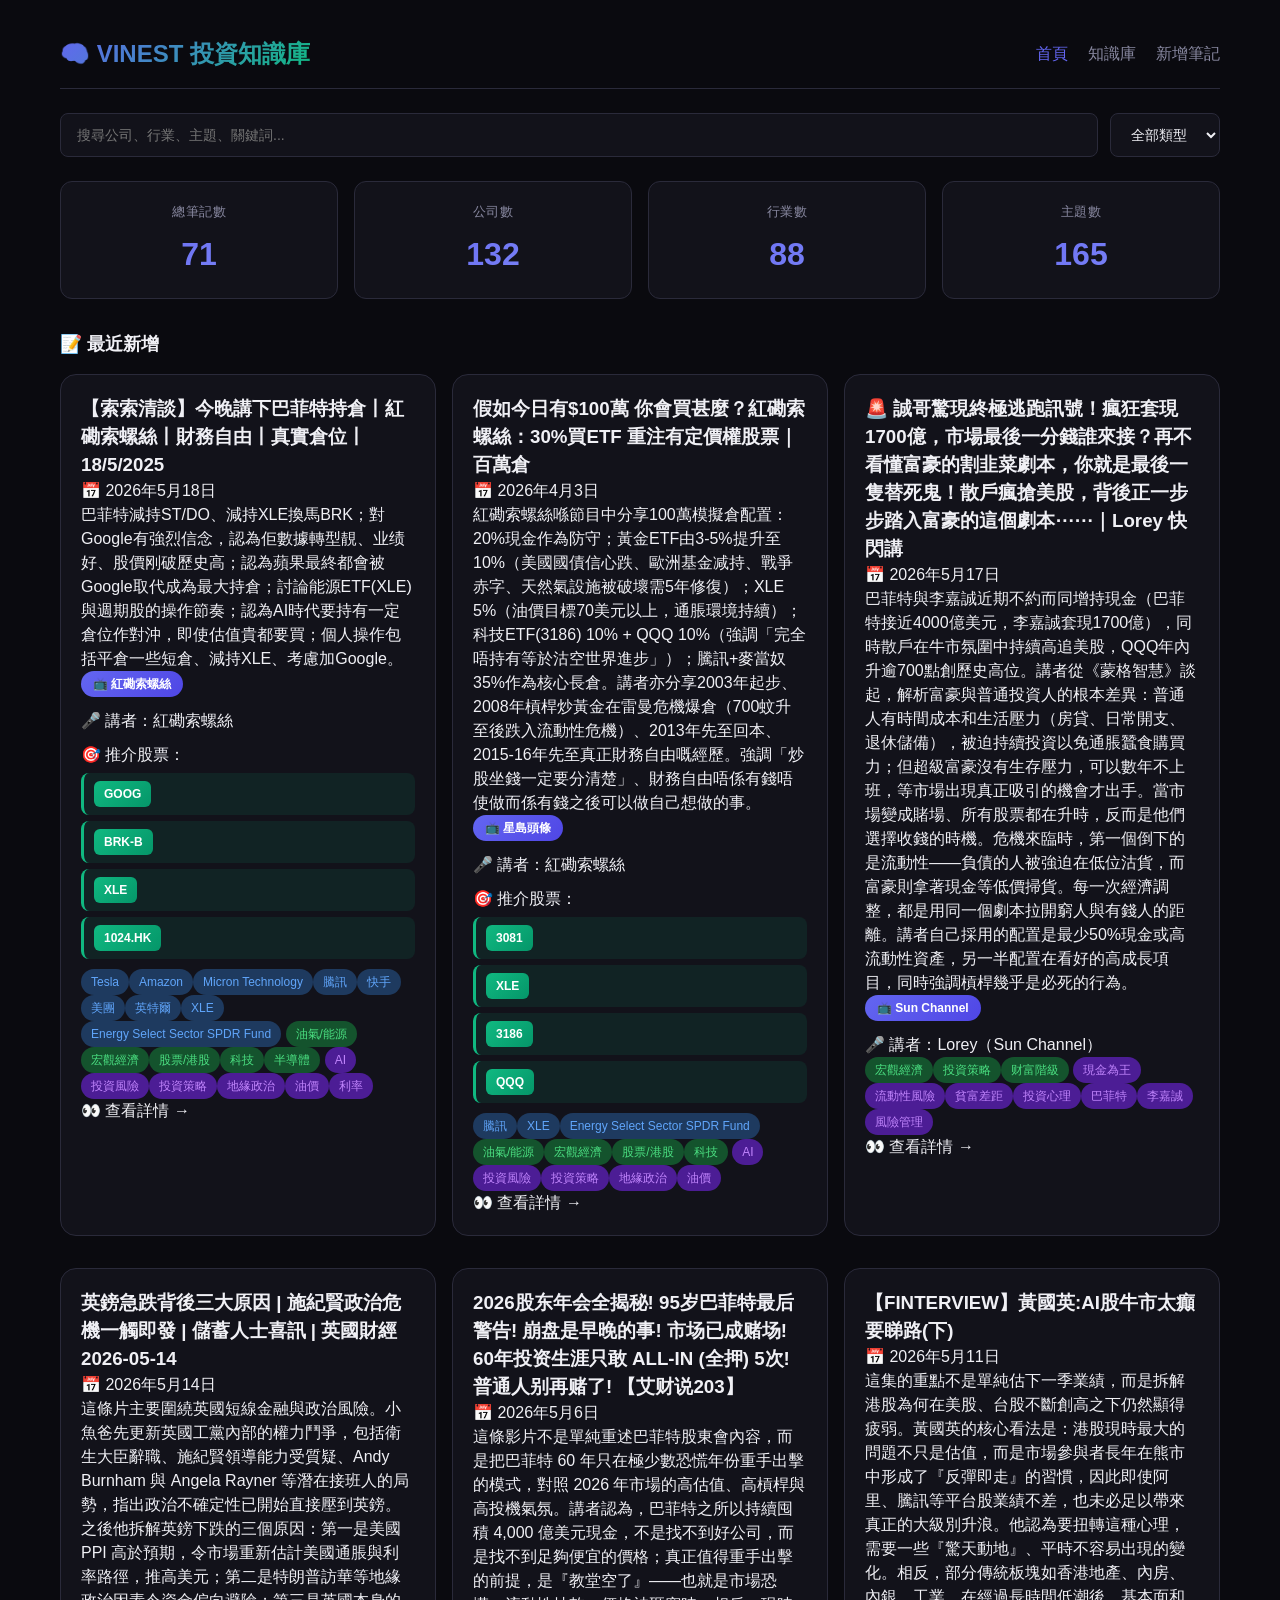
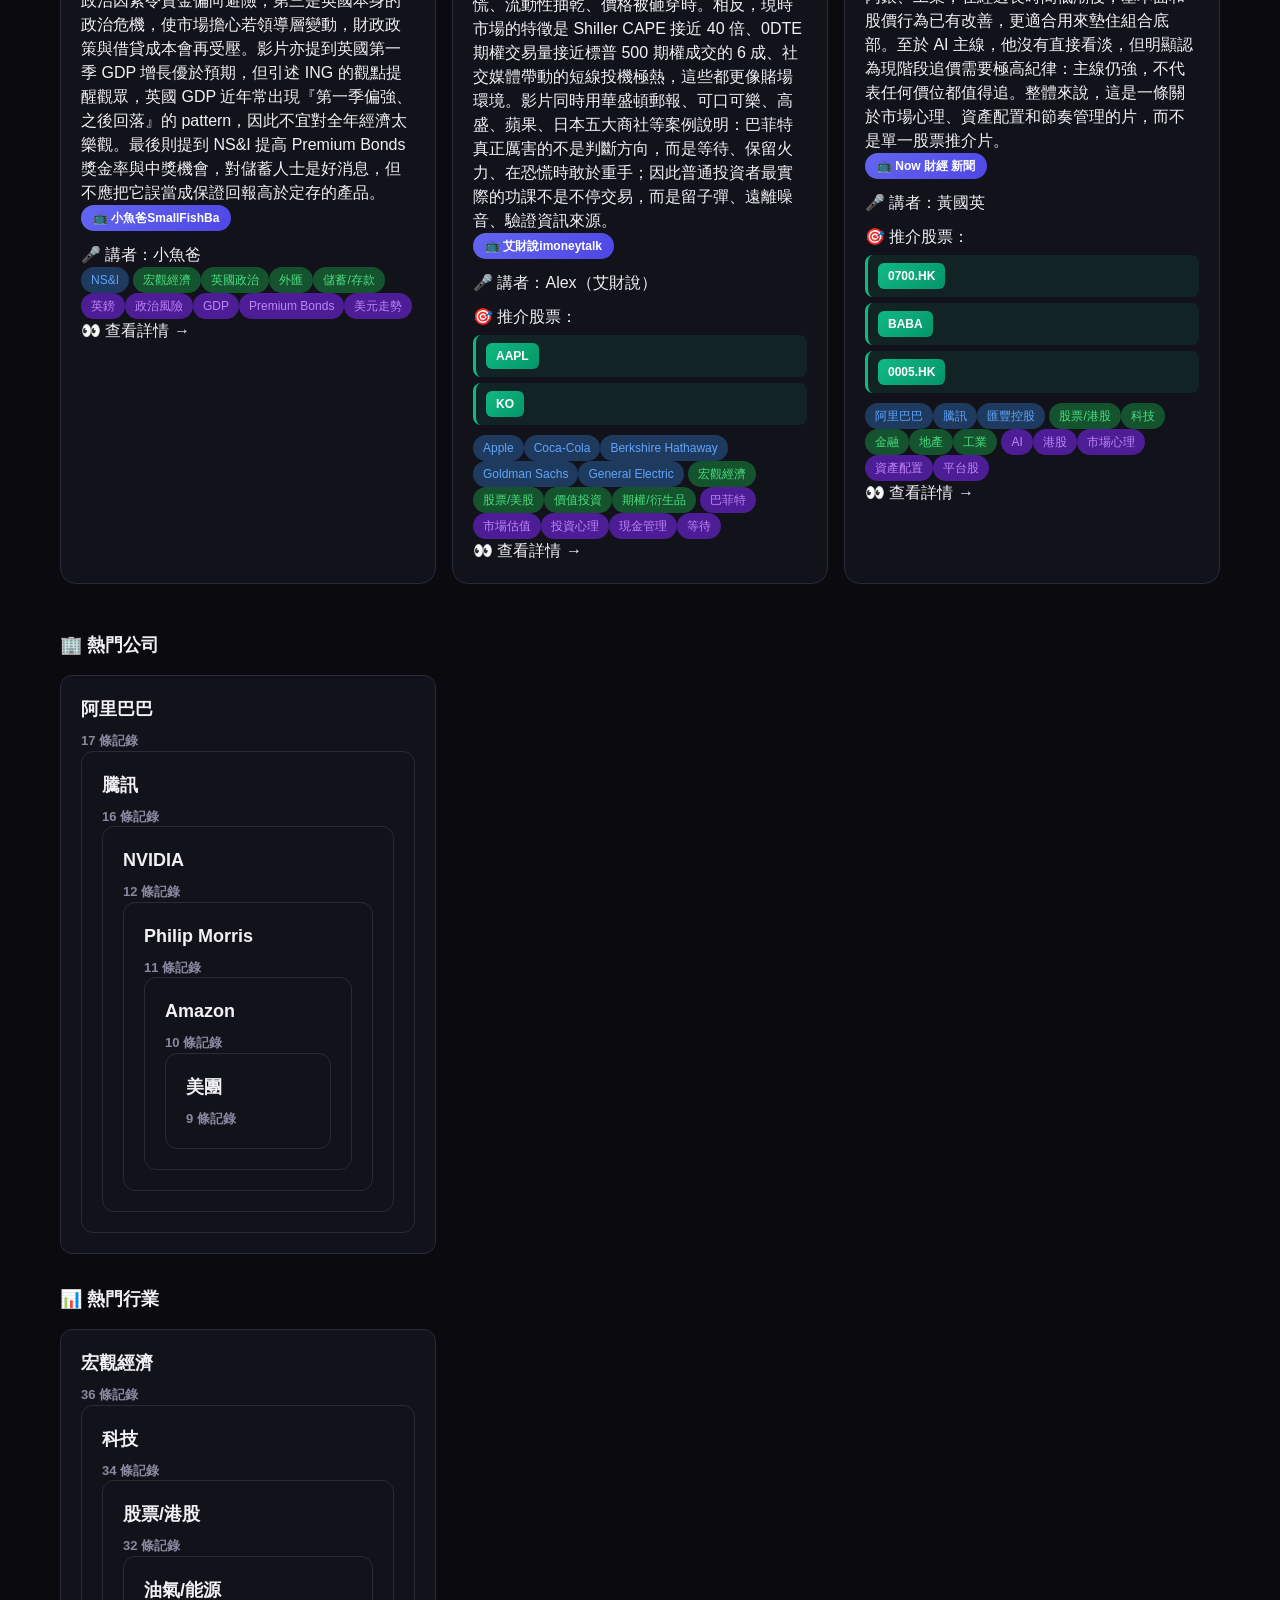
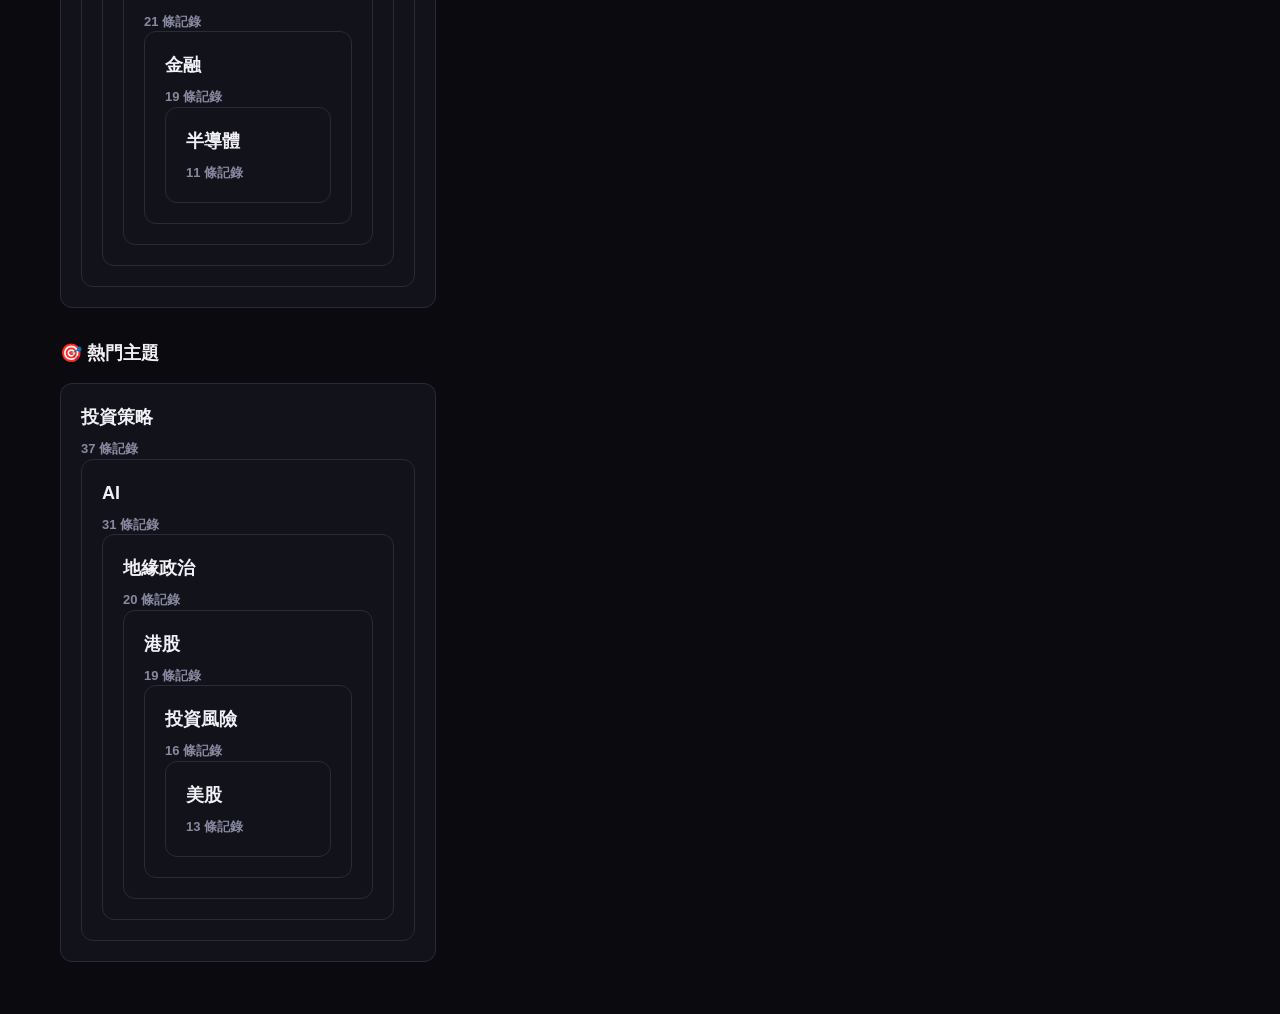
==== index.html @ 807f0161 "Initial deploy 2026-05-18T22:16:48Z" ====
<!DOCTYPE html>
<html lang="zh-HK">
<head>
  <meta charset="UTF-8">
  <meta name="viewport" content="width=device-width, initial-scale=1.0">
  <title>VINEST YouTube 投資知識庫</title>
  <link rel="stylesheet" href="styles.css?v=21">
</head>
<body>
  <div class="container">
    <header>
      <h1><a href="index.html">🧠 VINEST 投資知識庫</a></h1>
      <nav>
        <a href="index.html" class="active">首頁</a>
        <a href="library.html">知識庫</a>
        <a href="#" onclick="openAddModal()">新增筆記</a>
      </nav>
    </header>

    <!-- Search -->
    <div class="search-bar">
      <input type="text" id="searchInput" placeholder="搜尋公司、行業、主題、關鍵詞..." oninput="handleSearch()">
      <select id="typeFilter" onchange="handleSearch()">
        <option value="">全部類型</option>
        <option value="youtube">YouTube</option>
        <option value="note">筆記</option>
        <option value="report">報告</option>
            <option value="pdf">PDF</option>
      </select>
    </div>

    <!-- KPI Cards -->
    <div class="kpi-grid">
      <div class="kpi-card">
        <label>總筆記數</label>
        <strong id="kpiTotal">-</strong>
      </div>
      <div class="kpi-card">
        <label>公司數</label>
        <strong id="kpiCompanies">-</strong>
      </div>
      <div class="kpi-card">
        <label>行業數</label>
        <strong id="kpiSectors">-</strong>
      </div>
      <div class="kpi-card">
        <label>主題數</label>
        <strong id="kpiThemes">-</strong>
      </div>
    </div>

    <!-- Recent Entries -->
    <section class="section">
      <h2>📝 最近新增</h2>
      <div class="card-grid" id="recentGrid"></div>
    </section>

    <!-- Top Companies -->
    <section class="section">
      <h2>🏢 熱門公司</h2>
      <div class="card-grid" id="companyGrid"></div>
    </section>

    <!-- Top Sectors -->
    <section class="section">
      <h2>📊 熱門行業</h2>
      <div class="card-grid" id="sectorGrid"></div>
    </section>

    <!-- Top Themes -->
    <section class="section">
      <h2>🎯 熱門主題</h2>
      <div class="card-grid" id="themeGrid"></div>
    </section>
  </div>

  <!-- Add Modal -->
  <div class="modal-overlay" id="addModal">
    <div class="modal">
      <h2>➕ 新增知識筆記</h2>
      <form id="addForm" onsubmit="handleAdd(event)">
        <div class="form-group">
          <label>標題 *</label>
          <input type="text" name="title" required>
        </div>
        <div class="form-group">
          <label>來源名稱</label>
          <input type="text" name="source_name" placeholder="例如：YouTube 頻道名">
        </div>
        <div class="form-group">
          <label>來源 URL</label>
          <input type="url" name="source_url" placeholder="https://...">
        </div>
        <div class="form-group">
          <label>來源類型</label>
          <select name="source_type">
            <option value="youtube">YouTube</option>
            <option value="note">筆記</option>
            <option value="report">報告</option>
            <option value="pdf">PDF</option>
          </select>
        </div>
        <div class="form-group">
          <label>日期</label>
          <input type="date" name="date" id="dateInput">
        </div>
        <div class="form-group">
          <label>簡短摘要 (140字以內)</label>
          <textarea name="summary_short" rows="2" placeholder="一句話總結核心觀點"></textarea>
        </div>
        <div class="form-group">
          <label>詳細摘要</label>
          <textarea name="summary_long" rows="4" placeholder="完整描述"></textarea>
        </div>
        <div class="form-group">
          <label>公司 (逗號分隔)</label>
          <input type="text" name="companies" placeholder="Tesla, NVIDIA">
        </div>
        <div class="form-group">
          <label>行業 (逗號分隔)</label>
          <input type="text" name="sectors" placeholder="科技, 半導體">
        </div>
        <div class="form-group">
          <label>主題 (逗號分隔)</label>
          <input type="text" name="themes" placeholder="AI, 估值">
        </div>
        <div class="form-group">
          <label>看好論點 (每行一點)</label>
          <textarea name="bull_points" rows="3" placeholder="支持投資既論點"></textarea>
        </div>
        <div class="form-group">
          <label>看淡論點 (每行一點)</label>
          <textarea name="bear_points" rows="3" placeholder="反對投資既論點"></textarea>
        </div>
        <div class="form-group">
          <label>催化劑 (每行一點)</label>
          <textarea name="catalysts" rows="2" placeholder="可能觸發股價上升既因素"></textarea>
        </div>
        <div class="form-group">
          <label>風險 (每行一點)</label>
          <textarea name="risks" rows="2" placeholder="潛在風險"></textarea>
        </div>
        <div class="form-group">
          <label>個人備註</label>
          <textarea name="notes" rows="2" placeholder="自己既睇法、跟進事項"></textarea>
        </div>
        <div class="modal-actions">
          <button type="button" class="btn btn-secondary" onclick="closeAddModal()">取消</button>
          <button type="submit" class="btn">儲存</button>
        </div>
      </form>
    </div>
  </div>

  <script src="app.v22.js"></script>
  <script>
    // Set default date
    document.getElementById('dateInput').value = new Date().toISOString().split('T')[0];

    async function init() {
      const data = await loadData();
      
      // KPI
      const counts = VINEST.getEntityCounts(data.entries);
      document.getElementById('kpiTotal').textContent = data.entries.length;
      document.getElementById('kpiCompanies').textContent = counts.companies;
      document.getElementById('kpiSectors').textContent = counts.sectors;
      document.getElementById('kpiThemes').textContent = counts.themes;

      // Recent entries
      const recent = VINEST.sortEntries(data.entries, 'date').slice(0, 6);
      document.getElementById('recentGrid').innerHTML = recent.map(e => VINEST.entryCardHTML(e)).join('');

      // Top companies
      const topCompanies = VINEST.getTopEntities(data.entries, 'companies', 6);
      document.getElementById('companyGrid').innerHTML = topCompanies.map(c => 
        VINEST.entityCardHTML(c.name, c.count, `company.html?company=${encodeURIComponent(c.name)}`)
      ).join('');

      // Top sectors
      const topSectors = VINEST.getTopEntities(data.entries, 'sectors', 6);
      document.getElementById('sectorGrid').innerHTML = topSectors.map(s => 
        VINEST.entityCardHTML(s.name, s.count, `sector.html?sector=${encodeURIComponent(s.name)}`)
      ).join('');

      // Top themes
      const topThemes = VINEST.getTopEntities(data.entries, 'themes', 6);
      document.getElementById('themeGrid').innerHTML = topThemes.map(t => 
        VINEST.entityCardHTML(t.name, t.count, `theme.html?theme=${encodeURIComponent(t.name)}`)
      ).join('');
    }

    function handleSearch() {
      const q = document.getElementById('searchInput').value;
      const type = document.getElementById('typeFilter').value;
      window.location.href = `library.html?q=${encodeURIComponent(q)}&type=${type}`;
    }

    function openAddModal() {
      document.getElementById('addModal').classList.add('active');
    }
    function closeAddModal() {
      document.getElementById('addModal').classList.remove('active');
    }

    async function handleAdd(e) {
      e.preventDefault();
      const form = e.target;
      const formData = new FormData(form);
      
      const entry = {
        id: 'ent-' + Date.now(),
        title: formData.get('title'),
        source_name: formData.get('source_name'),
        source_url: formData.get('source_url'),
        source_type: formData.get('source_type'),
        date: formData.get('date'),
        summary_short: formData.get('summary_short'),
        summary_long: formData.get('summary_long'),
        companies: formData.get('companies') ? formData.get('companies').split(',').map(s => s.trim()).filter(Boolean) : [],
        sectors: formData.get('sectors') ? formData.get('sectors').split(',').map(s => s.trim()).filter(Boolean) : [],
        themes: formData.get('themes') ? formData.get('themes').split(',').map(s => s.trim()).filter(Boolean) : [],
        bull_points: formData.get('bull_points') ? formData.get('bull_points').split('\n').map(s => s.trim()).filter(Boolean) : [],
        bear_points: formData.get('bear_points') ? formData.get('bear_points').split('\n').map(s => s.trim()).filter(Boolean) : [],
        catalysts: formData.get('catalysts') ? formData.get('catalysts').split('\n').map(s => s.trim()).filter(Boolean) : [],
        risks: formData.get('risks') ? formData.get('risks').split('\n').map(s => s.trim()).filter(Boolean) : [],
        notes: formData.get('notes'),
        created_at: new Date().toISOString(),
        updated_at: new Date().toISOString()
      };

      // Save to localStorage (MVP)
      const key = 'vinest-kb-entries';
      const existing = JSON.parse(localStorage.getItem(key) || '[]');
      existing.unshift(entry);
      localStorage.setItem(key, JSON.stringify(existing));

      closeAddModal();
      alert('已儲存！');
      init();
    }

    init();
  </script>
</body>
</html>
---- styles.css ----
:root {
  --bg-primary: #0a0a0f;
  --bg-secondary: #12121a;
  --bg-card: #1a1a24;
  --border: #2a2a3a;
  --text-primary: #f0f0f5;
  --text-secondary: #8888a0;
  --accent: #6366f1;
  --accent-hover: #818cf8;
  --accent-soft: #4f46e5;
  --success: #10b981;
  --danger: #f43f5e;
  --warning: #f59e0b;
  --info: #3b82f6;
}

/* Channel Badge */
.entry-channel {
  margin-bottom: 10px;
}
.channel-badge {
  display: inline-block;
  padding: 4px 12px;
  background: linear-gradient(135deg, var(--accent), var(--accent-soft));
  color: white;
  border-radius: 999px;
  font-size: 12px;
  font-weight: 600;
}
.channel-badge-large {
  margin: 10px 0 14px 0;
}
.channel-badge-large span {
  display: inline-block;
  padding: 6px 16px;
  background: linear-gradient(135deg, var(--accent), var(--accent-soft));
  color: white;
  border-radius: 999px;
  font-size: 14px;
  font-weight: 600;
}

/* Stock Recommendation with Reason */
.stock-recommend {
  display: flex;
  align-items: flex-start;
  gap: 8px;
  margin: 6px 0;
  padding: 8px 10px;
  background: rgba(16, 185, 129, 0.1);
  border-radius: 8px;
  border-left: 3px solid var(--success);
}
.stock-recommend .stock-tag {
  flex-shrink: 0;
  padding: 4px 10px;
  background: linear-gradient(135deg, var(--success), #059669);
  color: white;
  border-radius: 6px;
  font-size: 12px;
  font-weight: 600;
}
.stock-recommend .stock-reason {
  flex: 1;
  font-size: 12px;
  color: var(--text-primary);
  line-height: 1.4;
  padding-left: 8px;
}

/* Investment Target Tags */
.target-section {
  margin: 10px 0;
}
.target-tag {
  display: inline-block;
  padding: 4px 12px;
  background: rgba(16, 185, 129, 0.15);
  color: var(--success);
  border: 1px solid rgba(16, 185, 129, 0.3);
  border-radius: 6px;
  font-size: 12px;
  font-weight: 600;
  margin-right: 6px;
  margin-bottom: 4px;
}

/* Entry Card - Enhanced */
.entry-card {
  background: var(--bg-secondary);
  border: 1px solid var(--border);
  border-radius: 16px;
  padding: 20px;
  cursor: pointer;
  transition: all 0.25s ease;
}
.entry-card:hover {
  border-color: var(--accent);
  transform: translateY(-4px);
  box-shadow: 0 8px 25px rgba(99, 102, 241, 0.15);
}
.entry-card h3 {
  font-size: 17px;
  margin-bottom: 8px;
  line-height: 1.4;
  color: var(--text-primary);
}
.entry-card .meta {
  display: flex;
  align-items: center;
  gap: 8px;
  font-size: 12px;
  color: var(--text-secondary);
  margin-bottom: 12px;
}
.entry-card .summary {
  font-size: 14px;
  color: var(--text-secondary);
  margin: 10px 0 14px 0;
  line-height: 1.6;
  display: -webkit-box;
  -webkit-line-clamp: 2;
  -webkit-box-orient: vertical;
  overflow: hidden;
}
.entry-card .entry-extra {
  font-size: 13px;
  margin: 8px 0;
  color: var(--text-secondary);
  line-height: 1.5;
}
.entry-card .entry-extra .label {
  color: var(--accent);
  font-weight: 600;
  font-size: 12px;
}
.entry-card .view-more {
  margin-top: 14px;
  padding-top: 12px;
  border-top: 1px solid var(--border);
  font-size: 13px;
  color: var(--accent);
  font-weight: 600;
}

/* KPI Cards - Enhanced */
.kpi-card {
  background: linear-gradient(145deg, var(--bg-secondary), var(--bg-card));
  border: 1px solid var(--border);
  border-radius: 16px;
  padding: 24px;
  text-align: center;
  transition: all 0.2s;
}
.kpi-card:hover {
  border-color: var(--accent);
  transform: translateY(-2px);
}
.kpi-card label { 
  display: block; 
  color: var(--text-secondary); 
  font-size: 13px; 
  margin-bottom: 8px;
  text-transform: uppercase;
  letter-spacing: 0.5px;
}
.kpi-card strong { 
  display: block; 
  font-size: 36px; 
  font-weight: 700;
  background: linear-gradient(135deg, var(--accent), var(--accent-hover));
  -webkit-background-clip: text;
  -webkit-text-fill-color: transparent;
}

/* Section Headers */
.section h2 {
  font-size: 20px;
  margin-bottom: 18px;
  color: var(--text-primary);
  display: flex;
  align-items: center;
  gap: 10px;
}

/* Entity Cards - Enhanced */
.entity-card {
  background: var(--bg-secondary);
  border: 1px solid var(--border);
  border-radius: 14px;
  padding: 20px;
  cursor: pointer;
  transition: all 0.25s ease;
}
.entity-card:hover {
  border-color: var(--success);
  transform: translateY(-3px);
  box-shadow: 0 6px 20px rgba(16, 185, 129, 0.1);
}
.entity-card h3 { font-size: 16px; margin-bottom: 8px; }
.entity-card .count { 
  font-size: 13px; 
  color: var(--success);
  font-weight: 600;
}

/* Tags */
.tag {
  display: inline-block;
  padding: 5px 12px;
  background: var(--bg-card);
  border-radius: 999px;
  font-size: 12px;
  color: var(--text-secondary);
  transition: all 0.2s;
}
.tag:hover {
  background: var(--accent);
  color: white;
}
.tag.company { background: rgba(59, 130, 246, 0.15); color: #60a5fa; }
.tag.sector { background: rgba(16, 185, 129, 0.15); color: #34d399; }
.tag.theme { background: rgba(168, 85, 247, 0.15); color: #c084fc; }

/* Buttons */
.btn {
  display: inline-flex;
  align-items: center;
  gap: 6px;
  padding: 12px 20px;
  background: linear-gradient(135deg, var(--accent), var(--accent-soft));
  color: white;
  border: none;
  border-radius: 10px;
  cursor: pointer;
  font-size: 14px;
  font-weight: 600;
  text-decoration: none;
  transition: all 0.2s;
}
.btn:hover { 
  background: linear-gradient(135deg, var(--accent-hover), var(--accent));
  transform: translateY(-1px);
}

/* Search */
.search-bar input, .search-bar select {
  padding: 14px 18px;
  background: var(--bg-secondary);
  border: 1px solid var(--border);
  border-radius: 12px;
  color: var(--text-primary);
  font-size: 14px;
  transition: all 0.2s;
}
.search-bar input:focus { 
  outline: none; 
  border-color: var(--accent);
  box-shadow: 0 0 0 3px rgba(99, 102, 241, 0.1);
}

/* Header */
header {
  display: flex;
  justify-content: space-between;
  align-items: center;
  padding: 20px 0;
  border-bottom: 1px solid var(--border);
  margin-bottom: 28px;
}
header h1 { 
  font-size: 26px; 
  background: linear-gradient(135deg, var(--accent), var(--success));
  -webkit-background-clip: text;
  -webkit-text-fill-color: transparent;
}
header h1 a { 
  color: var(--text-primary); 
  text-decoration: none; 
}
header nav { display: flex; gap: 24px; }
header nav a { 
  color: var(--text-secondary); 
  text-decoration: none;
  font-weight: 500;
  transition: color 0.2s;
}
header nav a:hover, header nav a.active { 
  color: var(--accent); 
}

/* Detail Page - Enhanced */
.detail-header { margin-bottom: 28px; }
.detail-header h1 { font-size: 32px; margin-bottom: 16px; line-height: 1.3; }
.detail-header .meta { 
  display: flex; 
  gap: 16px; 
  color: var(--text-secondary); 
  font-size: 14px; 
  flex-wrap: wrap;
}
.detail-header .source a { color: var(--accent); }

.point-card {
  background: var(--bg-secondary);
  border-radius: 12px;
  padding: 20px;
  border: 1px solid var(--border);
}
.point-card h4 { 
  font-size: 14px; 
  margin-bottom: 12px; 
  display: flex;
  align-items: center;
  gap: 8px;
}
.point-card.bull h4 { color: var(--success); }
.point-card.bear h4 { color: var(--danger); }
.point-card.catalyst h4 { color: var(--warning); }
.point-card.risk h4 { color: var(--danger); }
.point-card ul { padding-left: 20px; font-size: 14px; line-height: 1.6; }

.summary-large { 
  font-size: 17px; 
  line-height: 1.7; 
  margin: 14px 0; 
  color: var(--text-primary);
}
.stock-tag { 
  display: inline-block; 
  padding: 8px 16px; 
  background: linear-gradient(135deg, var(--success), #059669); 
  color: white; 
  border-radius: 999px; 
  font-weight: 600;
  font-size: 13px;
}
.detail-section ul { padding-left: 20px; }
.detail-section li { margin: 8px 0; line-height: 1.6; }

/* Responsive */
@media (max-width: 768px) {
  .kpi-grid { grid-template-columns: repeat(2, 1fr); }
  .points-grid { grid-template-columns: 1fr; }
  .card-grid { grid-template-columns: 1fr; }
  header { flex-direction: column; gap: 16px; text-align: center; }
  .detail-header h1 { font-size: 24px; }
}

* { box-sizing: border-box; margin: 0; padding: 0; }

body {
  font-family: -apple-system, BlinkMacSystemFont, "Segoe UI", Roboto, sans-serif;
  background: var(--bg-primary);
  color: var(--text-primary);
  line-height: 1.5;
  min-height: 100vh;
}

.container { max-width: 1200px; margin: 0 auto; padding: 20px; }

/* Header */
header {
  display: flex;
  justify-content: space-between;
  align-items: center;
  padding: 16px 0;
  border-bottom: 1px solid var(--border);
  margin-bottom: 24px;
}
header h1 { font-size: 24px; }
header h1 a { color: var(--text-primary); text-decoration: none; }
header nav { display: flex; gap: 20px; }
header nav a { color: var(--text-secondary); text-decoration: none; }
header nav a:hover, header nav a.active { color: var(--accent); }

/* Buttons */
.btn {
  display: inline-flex;
  align-items: center;
  gap: 6px;
  padding: 10px 16px;
  background: var(--accent);
  color: white;
  border: none;
  border-radius: 8px;
  cursor: pointer;
  font-size: 14px;
  text-decoration: none;
}
.btn:hover { background: var(--accent-hover); }
.btn-secondary { background: var(--bg-card); border: 1px solid var(--border); }
.btn-danger { background: var(--danger); }

/* Search */
.search-bar {
  display: flex;
  gap: 12px;
  margin-bottom: 24px;
}
.search-bar input, .search-bar select {
  padding: 12px 16px;
  background: var(--bg-secondary);
  border: 1px solid var(--border);
  border-radius: 8px;
  color: var(--text-primary);
  font-size: 14px;
}
.search-bar input { flex: 1; }
.search-bar input:focus { outline: none; border-color: var(--accent); }

/* KPI Cards */
.kpi-grid {
  display: grid;
  grid-template-columns: repeat(4, 1fr);
  gap: 16px;
  margin-bottom: 32px;
}
.kpi-card {
  background: var(--bg-secondary);
  border: 1px solid var(--border);
  border-radius: 12px;
  padding: 20px;
  text-align: center;
}
.kpi-card label { display: block; color: var(--text-secondary); font-size: 13px; margin-bottom: 8px; }
.kpi-card strong { display: block; font-size: 32px; font-weight: 600; }

/* Section */
.section { margin-bottom: 32px; }
.section h2 { font-size: 18px; margin-bottom: 16px; color: var(--text-primary); }

/* Cards */
.card-grid {
  display: grid;
  grid-template-columns: repeat(auto-fill, minmax(320px, 1fr));
  gap: 16px;
}
.entry-card, .entity-card {
  background: var(--bg-secondary);
  border: 1px solid var(--border);
  border-radius: 12px;
  padding: 20px;
  cursor: pointer;
  transition: all 0.2s;
}
.entry-card:hover, .entity-card:hover {
  border-color: var(--accent);
  transform: translateY(-2px);
}
.entry-card h3 { font-size: 16px; margin-bottom: 8px; }
.entry-card .meta { font-size: 12px; color: var(--text-secondary); margin-bottom: 12px; }
.entry-card .summary { font-size: 14px; color: var(--text-secondary); margin-bottom: 12px; }
.entry-card .tags { display: flex; flex-wrap: wrap; gap: 6px; }
.tag {
  display: inline-block;
  padding: 4px 10px;
  background: var(--bg-card);
  border-radius: 999px;
  font-size: 12px;
  color: var(--text-secondary);
}
.tag.company { background: #1e3a5f; color: #60a5fa; }
.tag.sector { background: #14532d; color: #4ade80; }
.tag.theme { background: #4c1d95; color: #c084fc; }

/* Entity Cards */
.entity-card h3 { font-size: 18px; margin-bottom: 8px; }
.entity-card .count { font-size: 13px; color: var(--text-secondary); }
.entity-card .ticker { color: var(--accent); font-weight: 600; }

/* Detail Page */
.detail-header { margin-bottom: 24px; }
.detail-header h1 { font-size: 28px; margin-bottom: 12px; }
.detail-header .meta { display: flex; gap: 16px; color: var(--text-secondary); font-size: 14px; }
.detail-header .source a { color: var(--accent); }

.detail-section { margin-bottom: 24px; }
.detail-section h3 { font-size: 16px; margin-bottom: 12px; color: var(--text-secondary); }
.detail-section p { line-height: 1.7; }

.points-grid {
  display: grid;
  grid-template-columns: repeat(2, 1fr);
  gap: 16px;
}
.point-card {
  background: var(--bg-secondary);
  border-radius: 8px;
  padding: 16px;
}
.point-card h4 { font-size: 14px; margin-bottom: 8px; }
.point-card.bull h4 { color: var(--success); }
.point-card.bear h4 { color: var(--danger); }
.point-card.catalyst h4 { color: var(--warning); }
.point-card.risk h4 { color: var(--danger); }
.point-card ul { padding-left: 20px; font-size: 14px; }

.related-section { margin-top: 32px; }
.related-section h3 { margin-bottom: 16px; }

/* Form */
.form-group { margin-bottom: 20px; }
.form-group label { display: block; margin-bottom: 8px; font-size: 14px; color: var(--text-secondary); }
.form-group input, .form-group textarea, .form-group select {
  width: 100%;
  padding: 12px;
  background: var(--bg-secondary);
  border: 1px solid var(--border);
  border-radius: 8px;
  color: var(--text-primary);
  font-size: 14px;
}
.form-group textarea { min-height: 100px; resize: vertical; }
.form-group input:focus, .form-group textarea:focus { outline: none; border-color: var(--accent); }

/* Modal */
.modal-overlay {
  position: fixed; inset: 0;
  background: rgba(0,0,0,0.7);
  display: none;
  align-items: center;
  justify-content: center;
  z-index: 1000;
}
.modal-overlay.active { display: flex; }
.modal {
  background: var(--bg-secondary);
  border-radius: 16px;
  padding: 32px;
  max-width: 700px;
  width: 90%;
  max-height: 90vh;
  overflow-y: auto;
}
.modal h2 { margin-bottom: 24px; }
.modal-actions { display: flex; gap: 12px; justify-content: flex-end; margin-top: 24px; }

/* Empty State */
.empty-state {
  text-align: center;
  padding: 60px 20px;
  color: var(--text-secondary);
}

/* Responsive */
@media (max-width: 768px) {
  .kpi-grid { grid-template-columns: repeat(2, 1fr); }
  .points-grid { grid-template-columns: 1fr; }
  .card-grid { grid-template-columns: 1fr; }
  header { flex-direction: column; gap: 16px; }
}

/* Tags Display */
.tags-display { display: flex; flex-wrap: wrap; gap: 8px; margin-top: 12px; }

/* Entry Card Rich Styles */
.entry-card .entry-extra {
  font-size: 13px;
  margin: 6px 0;
  color: var(--text-secondary);
  line-height: 1.4;
}
.entry-card .entry-extra .label {
  color: var(--accent);
  font-weight: 500;
}
.entry-card .entry-extra a {
  color: var(--accent);
  text-decoration: underline;
}
.entry-card .summary {
  font-size: 14px;
  color: var(--text-secondary);
  margin: 10px 0;
  line-height: 1.5;
}
.entry-card .view-more {
  margin-top: 12px;
  padding-top: 10px;
  border-top: 1px solid var(--border);
  font-size: 13px;
  color: var(--accent);
  font-weight: 500;
}

/* Entry Card Rich Styles */
.entry-card .entry-extra {
  font-size: 13px;
  margin: 6px 0;
  color: var(--text-secondary);
  line-height: 1.4;
}
.entry-card .entry-extra .label {
  color: var(--accent);
  font-weight: 500;
}
.entry-card .entry-extra a {
  color: var(--accent);
  text-decoration: underline;
}
.entry-card .summary {
  font-size: 14px;
  color: var(--text-secondary);
  margin: 10px 0;
  line-height: 1.5;
}
.entry-card .view-more {
  margin-top: 12px;
  padding-top: 10px;
  border-top: 1px solid var(--border);
  font-size: 13px;
  color: var(--accent);
  font-weight: 500;
}

.summary-large { font-size: 16px; line-height: 1.6; margin: 10px 0; }
.link-btn { display: inline-block; padding: 8px 16px; background: #ef4444; color: white; text-decoration: none; border-radius: 6px; }
.link-btn:hover { background: #dc2626; }
.stocks-list { display: flex; flex-wrap: wrap; gap: 8px; }
.stock-tag { display: inline-block; padding: 6px 14px; background: #059669; color: white; border-radius: 999px; font-weight: 500; }
.detail-section ul { padding-left: 20px; }
.detail-section li { margin: 6px 0; line-height: 1.5; }


/* Entry Card Link */
.entry-card-link {
  display: block;
  text-decoration: none;
  color: inherit;
}

/* Key Points Preview on Homepage */
.key-points-preview {
  margin: 10px 0;
}
.kp-tag {
  display: block;
  font-size: 11px;
  color: #8888a0;
  padding: 3px 0;
  line-height: 1.4;
}


/* Entry Card - Better Visual Separation */
.entry-card-link {
  display: block;
  background: var(--bg-secondary);
  border: 1px solid var(--border);
  border-radius: 16px;
  padding: 20px;
  margin-bottom: 16px;
  text-decoration: none;
  color: inherit;
  transition: all 0.25s ease;
}

.entry-card-link:hover {
  border-color: var(--accent);
  transform: translateY(-2px);
  box-shadow: 0 4px 20px rgba(99, 102, 241, 0.15);
}

.entry-card-link .entry-channel {
  margin-bottom: 12px;
}

.entry-card-link .channel-badge {
  display: inline-block;
  padding: 4px 12px;
  background: linear-gradient(135deg, var(--accent), var(--accent-soft);
  color: white;
  border-radius: 20px;
  font-size: 12px;
  font-weight: 600;
}

.entry-card-link h3 {
  font-size: 17px;
  font-weight: 600;
  margin-bottom: 10px;
  color: var(--text-primary);
  line-height: 1.4;
}

.entry-card-link .meta {
  font-size: 12px;
  color: var(--text-secondary);
  margin-bottom: 12px;
}

.entry-card-link .summary {
  font-size: 14px;
  color: var(--text-secondary);
  line-height: 1.6;
  display: -webkit-box;
  -webkit-line-clamp: 3;
  -webkit-box-orient: vertical;
  overflow: hidden;
  margin-bottom: 14px;
}

.entry-card-link .view-more {
  font-size: 13px;
  color: var(--accent);
  font-weight: 600;
  padding-top: 12px;
  border-top: 1px solid var(--border);
}

/* Card Grid - Better Spacing */
.card-grid {
  display: grid;
  gap: 16px;
}

.source-type-badge{display:inline-block;margin-left:8px;padding:2px 8px;border:1px solid #334;color:#9fb0ff;border-radius:999px;font-size:11px;}
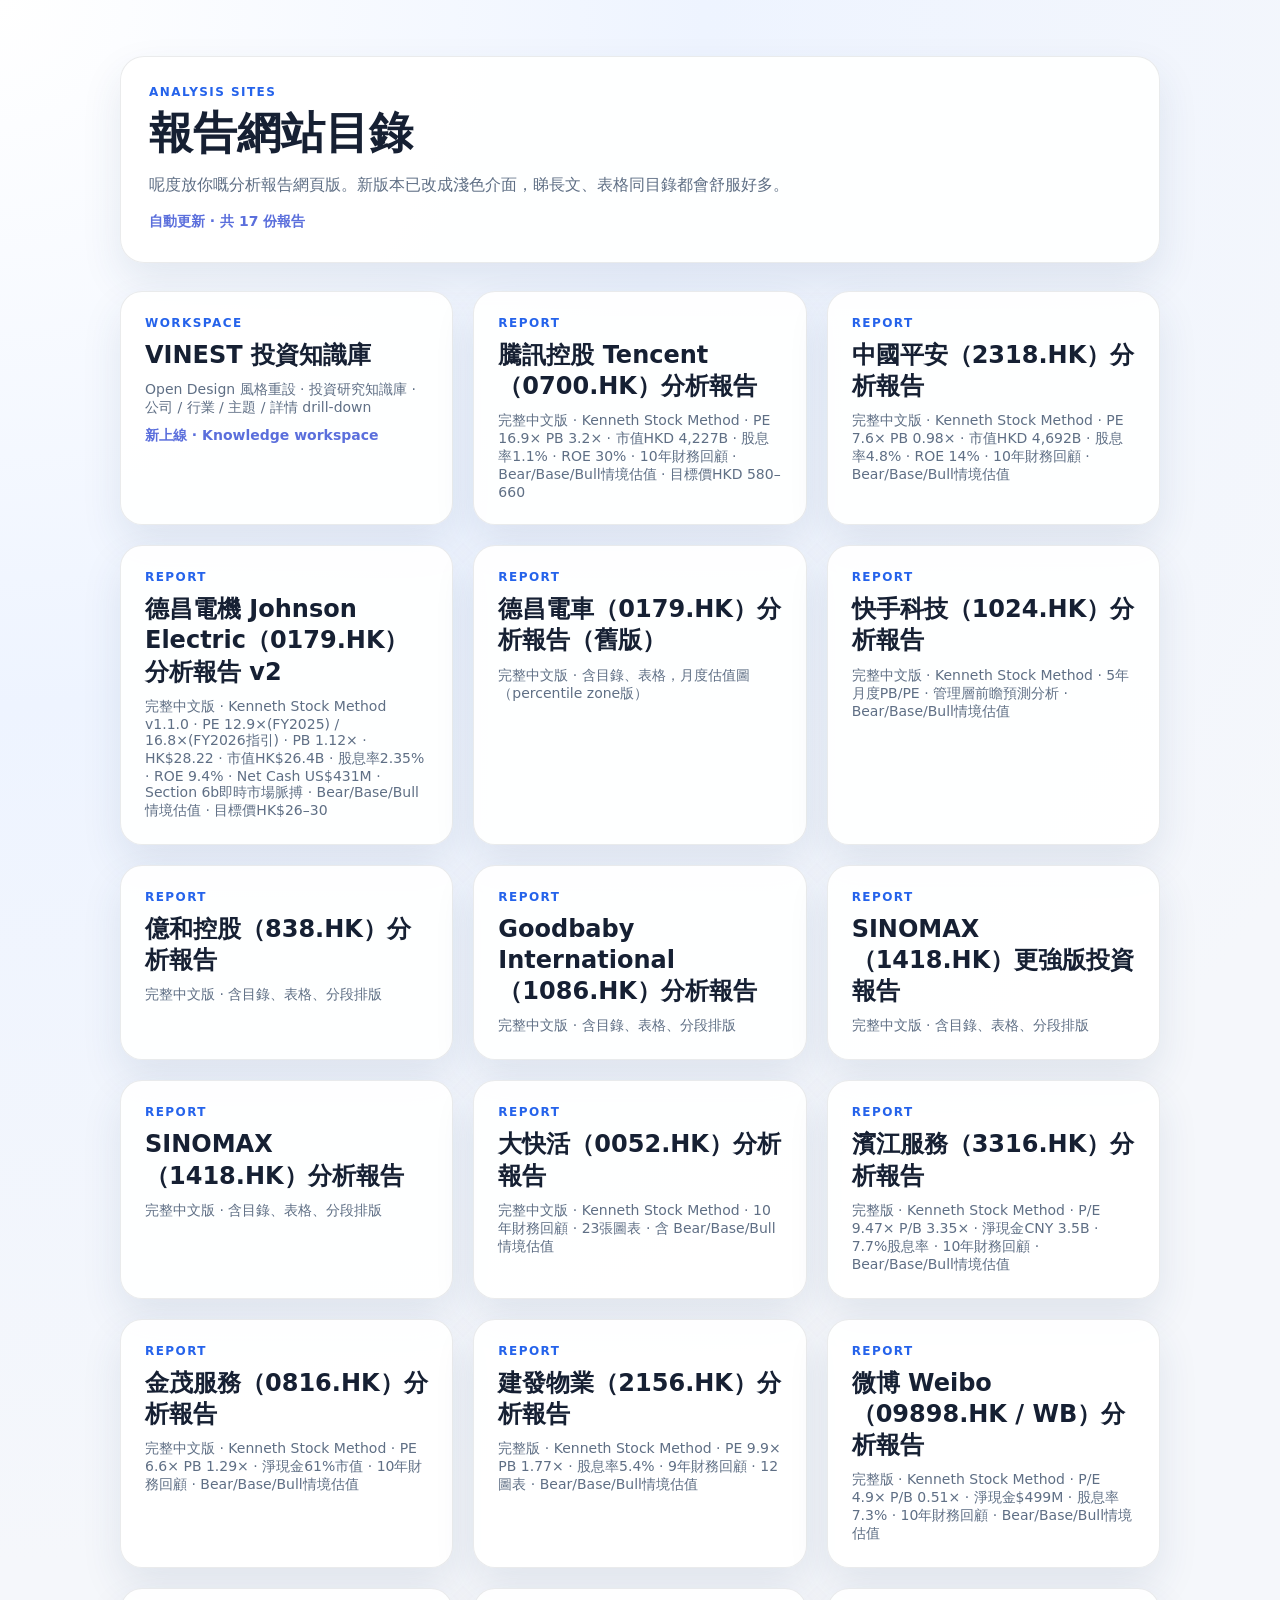
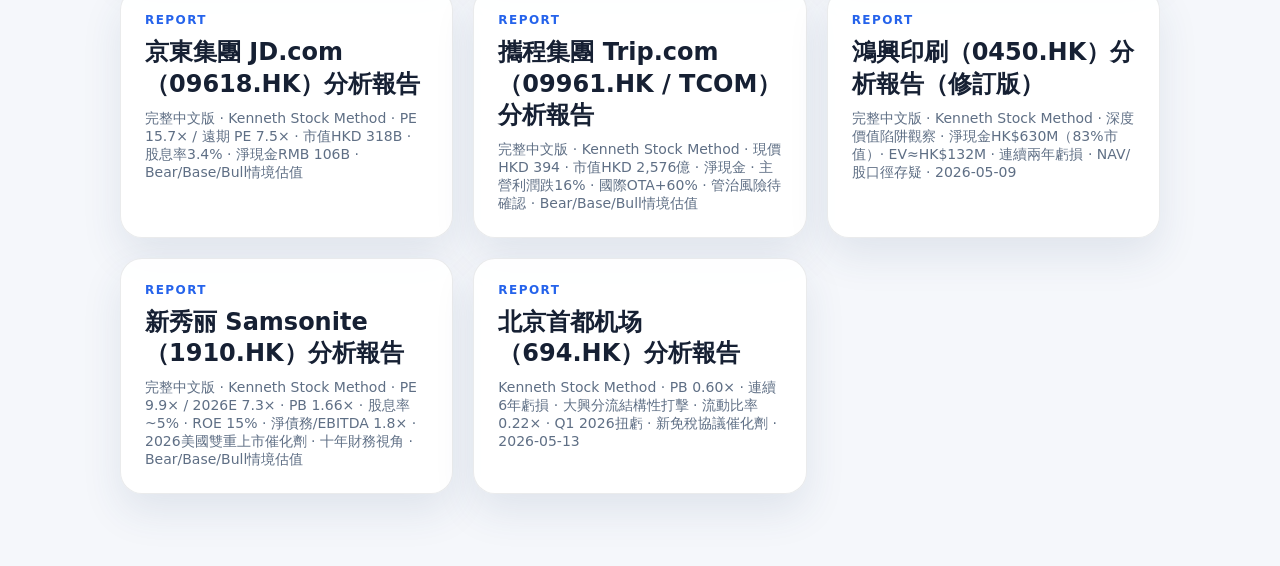
==== commit bb5eca89: "chore: update vinest with new UI 2026-05-18T22:29:13Z" ====
--- a/index.html
+++ b/index.html
@@ -1,246 +1,159 @@
-<!DOCTYPE html>
-<html lang="zh-HK">
+<!doctype html>
+<html lang="zh-Hant">
 <head>
-  <meta charset="UTF-8">
-  <meta name="viewport" content="width=device-width, initial-scale=1.0">
-  <title>VINEST YouTube 投資知識庫</title>
-  <link rel="stylesheet" href="styles.css?v=21">
+  <meta charset="utf-8" />
+  <meta name="viewport" content="width=device-width, initial-scale=1" />
+  <title>Analysis Report Index</title>
+  <style>
+    :root{
+      --bg:#f5f7fb;
+      --bg-accent:#eef4ff;
+      --panel:rgba(255,255,255,.92);
+      --text:#162033;
+      --muted:#5f6f85;
+      --line:rgba(22,32,51,.09);
+      --accent:#2563eb;
+      --accent-2:#5b6fdc;
+      --shadow:0 18px 40px rgba(43,64,103,.10);
+    }
+    *{box-sizing:border-box}
+    body{
+      margin:0;
+      font-family:Inter,system-ui,-apple-system,BlinkMacSystemFont,"Segoe UI",sans-serif;
+      background:
+        radial-gradient(circle at top left,#ffffff 0%,var(--bg-accent) 28%,var(--bg) 62%),
+        linear-gradient(180deg,#f8fbff 0%,var(--bg) 100%);
+      color:var(--text)
+    }
+    .wrap{max-width:1080px;margin:0 auto;padding:56px 20px 72px}
+    h1{font-size:44px;line-height:1.1;margin:0 0 14px}
+    p{color:var(--muted);line-height:1.75;margin:0}
+    .hero{background:var(--panel);border:1px solid var(--line);border-radius:24px;padding:28px 28px;box-shadow:var(--shadow)}
+    .grid{display:grid;grid-template-columns:repeat(auto-fit,minmax(280px,1fr));gap:20px;margin-top:28px}
+    .card{display:block;padding:24px;border-radius:22px;text-decoration:none;color:inherit;background:var(--panel);border:1px solid var(--line);box-shadow:var(--shadow);transition:transform .18s ease,box-shadow .18s ease,border-color .18s ease}
+    .card:hover{transform:translateY(-3px);border-color:rgba(37,99,235,.22);box-shadow:0 20px 42px rgba(43,64,103,.14)}
+    .eyebrow{font-size:12px;text-transform:uppercase;letter-spacing:.12em;color:var(--accent);font-weight:700;margin-bottom:10px}
+    .title{font-size:24px;font-weight:700;line-height:1.3;margin-bottom:10px}
+    .meta{font-size:14px;color:var(--muted)}
+    .count{margin-top:10px;font-size:14px;color:var(--accent-2);font-weight:600}
+    @media (max-width:700px){
+      .wrap{padding:32px 16px 48px}
+      h1{font-size:34px}
+      .hero{padding:22px 20px}
+    }
+  </style>
 </head>
 <body>
-  <div class="container">
-    <header>
-      <h1><a href="index.html">🧠 VINEST 投資知識庫</a></h1>
-      <nav>
-        <a href="index.html" class="active">首頁</a>
-        <a href="library.html">知識庫</a>
-        <a href="#" onclick="openAddModal()">新增筆記</a>
-      </nav>
-    </header>
-
-    <!-- Search -->
-    <div class="search-bar">
-      <input type="text" id="searchInput" placeholder="搜尋公司、行業、主題、關鍵詞..." oninput="handleSearch()">
-      <select id="typeFilter" onchange="handleSearch()">
-        <option value="">全部類型</option>
-        <option value="youtube">YouTube</option>
-        <option value="note">筆記</option>
-        <option value="report">報告</option>
-            <option value="pdf">PDF</option>
-      </select>
+  <div class="wrap">
+    <div class="hero">
+      <div class="eyebrow">Analysis Sites</div>
+      <h1>報告網站目錄</h1>
+      <p>呢度放你嘅分析報告網頁版。新版本已改成淺色介面，睇長文、表格同目錄都會舒服好多。</p>
+      <p class="count">自動更新 · 共 17 份報告</p>
     </div>
-
-    <!-- KPI Cards -->
-    <div class="kpi-grid">
-      <div class="kpi-card">
-        <label>總筆記數</label>
-        <strong id="kpiTotal">-</strong>
-      </div>
-      <div class="kpi-card">
-        <label>公司數</label>
-        <strong id="kpiCompanies">-</strong>
-      </div>
-      <div class="kpi-card">
-        <label>行業數</label>
-        <strong id="kpiSectors">-</strong>
-      </div>
-      <div class="kpi-card">
-        <label>主題數</label>
-        <strong id="kpiThemes">-</strong>
-      </div>
-    </div>
-
-    <!-- Recent Entries -->
-    <section class="section">
-      <h2>📝 最近新增</h2>
-      <div class="card-grid" id="recentGrid"></div>
-    </section>
-
-    <!-- Top Companies -->
-    <section class="section">
-      <h2>🏢 熱門公司</h2>
-      <div class="card-grid" id="companyGrid"></div>
-    </section>
-
-    <!-- Top Sectors -->
-    <section class="section">
-      <h2>📊 熱門行業</h2>
-      <div class="card-grid" id="sectorGrid"></div>
-    </section>
-
-    <!-- Top Themes -->
-    <section class="section">
-      <h2>🎯 熱門主題</h2>
-      <div class="card-grid" id="themeGrid"></div>
-    </section>
-  </div>
-
-  <!-- Add Modal -->
-  <div class="modal-overlay" id="addModal">
-    <div class="modal">
-      <h2>➕ 新增知識筆記</h2>
-      <form id="addForm" onsubmit="handleAdd(event)">
-        <div class="form-group">
-          <label>標題 *</label>
-          <input type="text" name="title" required>
-        </div>
-        <div class="form-group">
-          <label>來源名稱</label>
-          <input type="text" name="source_name" placeholder="例如：YouTube 頻道名">
-        </div>
-        <div class="form-group">
-          <label>來源 URL</label>
-          <input type="url" name="source_url" placeholder="https://...">
-        </div>
-        <div class="form-group">
-          <label>來源類型</label>
-          <select name="source_type">
-            <option value="youtube">YouTube</option>
-            <option value="note">筆記</option>
-            <option value="report">報告</option>
-            <option value="pdf">PDF</option>
-          </select>
-        </div>
-        <div class="form-group">
-          <label>日期</label>
-          <input type="date" name="date" id="dateInput">
-        </div>
-        <div class="form-group">
-          <label>簡短摘要 (140字以內)</label>
-          <textarea name="summary_short" rows="2" placeholder="一句話總結核心觀點"></textarea>
-        </div>
-        <div class="form-group">
-          <label>詳細摘要</label>
-          <textarea name="summary_long" rows="4" placeholder="完整描述"></textarea>
-        </div>
-        <div class="form-group">
-          <label>公司 (逗號分隔)</label>
-          <input type="text" name="companies" placeholder="Tesla, NVIDIA">
-        </div>
-        <div class="form-group">
-          <label>行業 (逗號分隔)</label>
-          <input type="text" name="sectors" placeholder="科技, 半導體">
-        </div>
-        <div class="form-group">
-          <label>主題 (逗號分隔)</label>
-          <input type="text" name="themes" placeholder="AI, 估值">
-        </div>
-        <div class="form-group">
-          <label>看好論點 (每行一點)</label>
-          <textarea name="bull_points" rows="3" placeholder="支持投資既論點"></textarea>
-        </div>
-        <div class="form-group">
-          <label>看淡論點 (每行一點)</label>
-          <textarea name="bear_points" rows="3" placeholder="反對投資既論點"></textarea>
-        </div>
-        <div class="form-group">
-          <label>催化劑 (每行一點)</label>
-          <textarea name="catalysts" rows="2" placeholder="可能觸發股價上升既因素"></textarea>
-        </div>
-        <div class="form-group">
-          <label>風險 (每行一點)</label>
-          <textarea name="risks" rows="2" placeholder="潛在風險"></textarea>
-        </div>
-        <div class="form-group">
-          <label>個人備註</label>
-          <textarea name="notes" rows="2" placeholder="自己既睇法、跟進事項"></textarea>
-        </div>
-        <div class="modal-actions">
-          <button type="button" class="btn btn-secondary" onclick="closeAddModal()">取消</button>
-          <button type="submit" class="btn">儲存</button>
-        </div>
-      </form>
+    <div class="grid">
+      <a class="card" href="vinest/index.html">
+        <div class="eyebrow">Workspace</div>
+        <div class="title">VINEST 投資知識庫</div>
+        <div class="meta">Open Design 風格重設 · 投資研究知識庫 · 公司 / 行業 / 主題 / 詳情 drill-down</div>
+        <div class="count">新上線 · Knowledge workspace</div>
+      </a>
+      <a class="card" href="0700_騰訊控股-report/index.html">
+        <div class="eyebrow">Report</div>
+        <div class="title">騰訊控股 Tencent（0700.HK）分析報告</div>
+        <div class="meta">完整中文版 · Kenneth Stock Method · PE 16.9× PB 3.2× · 市值HKD 4,227B · 股息率1.1% · ROE 30% · 10年財務回顧 · Bear/Base/Bull情境估值 · 目標價HKD 580–660</div>
+      </a>
+      <a class="card" href="2318_中國平安-report/index.html">
+        <div class="eyebrow">Report</div>
+        <div class="title">中國平安（2318.HK）分析報告</div>
+        <div class="meta">完整中文版 · Kenneth Stock Method · PE 7.6× PB 0.98× · 市值HKD 4,692B · 股息率4.8% · ROE 14% · 10年財務回顧 · Bear/Base/Bull情境估值</div>
+      </a>
+      <a class="card" href="0179_德昌電機_report/index.html">
+        <div class="eyebrow">Report</div>
+        <div class="title">德昌電機 Johnson Electric（0179.HK）分析報告 v2</div>
+        <div class="meta">完整中文版 · Kenneth Stock Method v1.1.0 · PE 12.9×(FY2025) / 16.8×(FY2026指引) · PB 1.12× · HK$28.22 · 市值HK$26.4B · 股息率2.35% · ROE 9.4% · Net Cash US$431M · Section 6b即時市場脈搏 · Bear/Base/Bull情境估值 · 目標價HK$26–30</div>
+      </a>
+      <a class="card" href="JOHNSON_德昌電車-report/index.html">
+        <div class="eyebrow">Report</div>
+        <div class="title">德昌電車（0179.HK）分析報告（舊版）</div>
+        <div class="meta">完整中文版 · 含目錄、表格，月度估值圖（percentile zone版）</div>
+      </a>
+      <a class="card" href="KUAISHOU_快手科技-report/index.html">
+        <div class="eyebrow">Report</div>
+        <div class="title">快手科技（1024.HK）分析報告</div>
+        <div class="meta">完整中文版 · Kenneth Stock Method · 5年月度PB/PE · 管理層前瞻預測分析 · Bear/Base/Bull情境估值</div>
+      </a>
+      <a class="card" href="EVA_億和控股-report/index.html">
+        <div class="eyebrow">Report</div>
+        <div class="title">億和控股（838.HK）分析報告</div>
+        <div class="meta">完整中文版 · 含目錄、表格、分段排版</div>
+      </a>
+      <a class="card" href="GOODBABY_好孩子國際-report/index.html">
+        <div class="eyebrow">Report</div>
+        <div class="title">Goodbaby International（1086.HK）分析報告</div>
+        <div class="meta">完整中文版 · 含目錄、表格、分段排版</div>
+      </a>
+      <a class="card" href="SINOMAX_stronger_investment-report/index.html">
+        <div class="eyebrow">Report</div>
+        <div class="title">SINOMAX（1418.HK）更強版投資報告</div>
+        <div class="meta">完整中文版 · 含目錄、表格、分段排版</div>
+      </a>
+      <a class="card" href="SINOMAX_盛諾集團-report/index.html">
+        <div class="eyebrow">Report</div>
+        <div class="title">SINOMAX（1418.HK）分析報告</div>
+        <div class="meta">完整中文版 · 含目錄、表格、分段排版</div>
+      </a>
+      <a class="card" href="FAIRWOOD_大快活-report/index.html">
+        <div class="eyebrow">Report</div>
+        <div class="title">大快活（0052.HK）分析報告</div>
+        <div class="meta">完整中文版 · Kenneth Stock Method · 10年財務回顧 · 23張圖表 · 含 Bear/Base/Bull 情境估值</div>
+      </a>
+      <a class="card" href="3316_濱江服務-report/index.html">
+        <div class="eyebrow">Report</div>
+        <div class="title">濱江服務（3316.HK）分析報告</div>
+        <div class="meta">完整版 · Kenneth Stock Method · P/E 9.47× P/B 3.35× · 淨現金CNY 3.5B · 7.7%股息率 · 10年財務回顧 · Bear/Base/Bull情境估值</div>
+      </a>
+      <a class="card" href="0816_金茂服務-report/index.html">
+        <div class="eyebrow">Report</div>
+        <div class="title">金茂服務（0816.HK）分析報告</div>
+        <div class="meta">完整中文版 · Kenneth Stock Method · PE 6.6× PB 1.29× · 淨現金61%市值 · 10年財務回顧 · Bear/Base/Bull情境估值</div>
+      </a>
+      <a class="card" href="2156_建發物業-report/index.html">
+        <div class="eyebrow">Report</div>
+        <div class="title">建發物業（2156.HK）分析報告</div>
+        <div class="meta">完整版 · Kenneth Stock Method · PE 9.9× PB 1.77× · 股息率5.4% · 9年財務回顧 · 12圖表 · Bear/Base/Bull情境估值</div>
+      </a>
+      <a class="card" href="9898_微博-report/index.html">
+        <div class="eyebrow">Report</div>
+        <div class="title">微博 Weibo（09898.HK / WB）分析報告</div>
+        <div class="meta">完整版 · Kenneth Stock Method · P/E 4.9× P/B 0.51× · 淨現金$499M · 股息率7.3% · 10年財務回顧 · Bear/Base/Bull情境估值</div>
+      </a>
+      <a class="card" href="9618_京東集團-report/index.html">
+        <div class="eyebrow">Report</div>
+        <div class="title">京東集團 JD.com（09618.HK）分析報告</div>
+        <div class="meta">完整中文版 · Kenneth Stock Method · PE 15.7× / 遠期 PE 7.5× · 市值HKD 318B · 股息率3.4% · 淨現金RMB 106B · Bear/Base/Bull情境估值</div>
+      </a>
+      <a class="card" href="9961_TRIP-攜程集团-report/index.html">
+        <div class="eyebrow">Report</div>
+        <div class="title">攜程集團 Trip.com（09961.HK / TCOM）分析報告</div>
+        <div class="meta">完整中文版 · Kenneth Stock Method · 現價HKD 394 · 市值HKD 2,576億 · 淨現金 · 主營利潤跌16% · 國際OTA+60% · 管治風險待確認 · Bear/Base/Bull情境估值</div>
+      </a>
+      <a class="card" href="0450_鴻興印刷-report/index.html">
+        <div class="eyebrow">Report</div>
+        <div class="title">鴻興印刷（0450.HK）分析報告（修訂版）</div>
+        <div class="meta">完整中文版 · Kenneth Stock Method · 深度價值陷阱觀察 · 淨現金HK$630M（83%市值）· EV≈HK$132M · 連續兩年虧損 · NAV/股口徑存疑 · 2026-05-09</div>
+      </a>
+      <a class="card" href="1910_samsonite_report/index.html">
+        <div class="eyebrow">Report</div>
+        <div class="title">新秀丽 Samsonite（1910.HK）分析報告</div>
+        <div class="meta">完整中文版 · Kenneth Stock Method · PE 9.9× / 2026E 7.3× · PB 1.66× · 股息率~5% · ROE 15% · 淨債務/EBITDA 1.8× · 2026美國雙重上市催化劑 · 十年財務視角 · Bear/Base/Bull情境估值</div>
+      </a>
+      <a class="card" href="694_beijing_capital_airport/index.html">
+        <div class="eyebrow">Report</div>
+        <div class="title">北京首都机场（694.HK）分析報告</div>
+        <div class="meta">Kenneth Stock Method · PB 0.60× · 連續6年虧損 · 大興分流結構性打擊 · 流動比率0.22× · Q1 2026扭虧 · 新免稅協議催化劑 · 2026-05-13</div>
+      </a>
     </div>
   </div>
-
-  <script src="app.v22.js"></script>
-  <script>
-    // Set default date
-    document.getElementById('dateInput').value = new Date().toISOString().split('T')[0];
-
-    async function init() {
-      const data = await loadData();
-      
-      // KPI
-      const counts = VINEST.getEntityCounts(data.entries);
-      document.getElementById('kpiTotal').textContent = data.entries.length;
-      document.getElementById('kpiCompanies').textContent = counts.companies;
-      document.getElementById('kpiSectors').textContent = counts.sectors;
-      document.getElementById('kpiThemes').textContent = counts.themes;
-
-      // Recent entries
-      const recent = VINEST.sortEntries(data.entries, 'date').slice(0, 6);
-      document.getElementById('recentGrid').innerHTML = recent.map(e => VINEST.entryCardHTML(e)).join('');
-
-      // Top companies
-      const topCompanies = VINEST.getTopEntities(data.entries, 'companies', 6);
-      document.getElementById('companyGrid').innerHTML = topCompanies.map(c => 
-        VINEST.entityCardHTML(c.name, c.count, `company.html?company=${encodeURIComponent(c.name)}`)
-      ).join('');
-
-      // Top sectors
-      const topSectors = VINEST.getTopEntities(data.entries, 'sectors', 6);
-      document.getElementById('sectorGrid').innerHTML = topSectors.map(s => 
-        VINEST.entityCardHTML(s.name, s.count, `sector.html?sector=${encodeURIComponent(s.name)}`)
-      ).join('');
-
-      // Top themes
-      const topThemes = VINEST.getTopEntities(data.entries, 'themes', 6);
-      document.getElementById('themeGrid').innerHTML = topThemes.map(t => 
-        VINEST.entityCardHTML(t.name, t.count, `theme.html?theme=${encodeURIComponent(t.name)}`)
-      ).join('');
-    }
-
-    function handleSearch() {
-      const q = document.getElementById('searchInput').value;
-      const type = document.getElementById('typeFilter').value;
-      window.location.href = `library.html?q=${encodeURIComponent(q)}&type=${type}`;
-    }
-
-    function openAddModal() {
-      document.getElementById('addModal').classList.add('active');
-    }
-    function closeAddModal() {
-      document.getElementById('addModal').classList.remove('active');
-    }
-
-    async function handleAdd(e) {
-      e.preventDefault();
-      const form = e.target;
-      const formData = new FormData(form);
-      
-      const entry = {
-        id: 'ent-' + Date.now(),
-        title: formData.get('title'),
-        source_name: formData.get('source_name'),
-        source_url: formData.get('source_url'),
-        source_type: formData.get('source_type'),
-        date: formData.get('date'),
-        summary_short: formData.get('summary_short'),
-        summary_long: formData.get('summary_long'),
-        companies: formData.get('companies') ? formData.get('companies').split(',').map(s => s.trim()).filter(Boolean) : [],
-        sectors: formData.get('sectors') ? formData.get('sectors').split(',').map(s => s.trim()).filter(Boolean) : [],
-        themes: formData.get('themes') ? formData.get('themes').split(',').map(s => s.trim()).filter(Boolean) : [],
-        bull_points: formData.get('bull_points') ? formData.get('bull_points').split('\n').map(s => s.trim()).filter(Boolean) : [],
-        bear_points: formData.get('bear_points') ? formData.get('bear_points').split('\n').map(s => s.trim()).filter(Boolean) : [],
-        catalysts: formData.get('catalysts') ? formData.get('catalysts').split('\n').map(s => s.trim()).filter(Boolean) : [],
-        risks: formData.get('risks') ? formData.get('risks').split('\n').map(s => s.trim()).filter(Boolean) : [],
-        notes: formData.get('notes'),
-        created_at: new Date().toISOString(),
-        updated_at: new Date().toISOString()
-      };
-
-      // Save to localStorage (MVP)
-      const key = 'vinest-kb-entries';
-      const existing = JSON.parse(localStorage.getItem(key) || '[]');
-      existing.unshift(entry);
-      localStorage.setItem(key, JSON.stringify(existing));
-
-      closeAddModal();
-      alert('已儲存！');
-      init();
-    }
-
-    init();
-  </script>
 </body>
 </html>
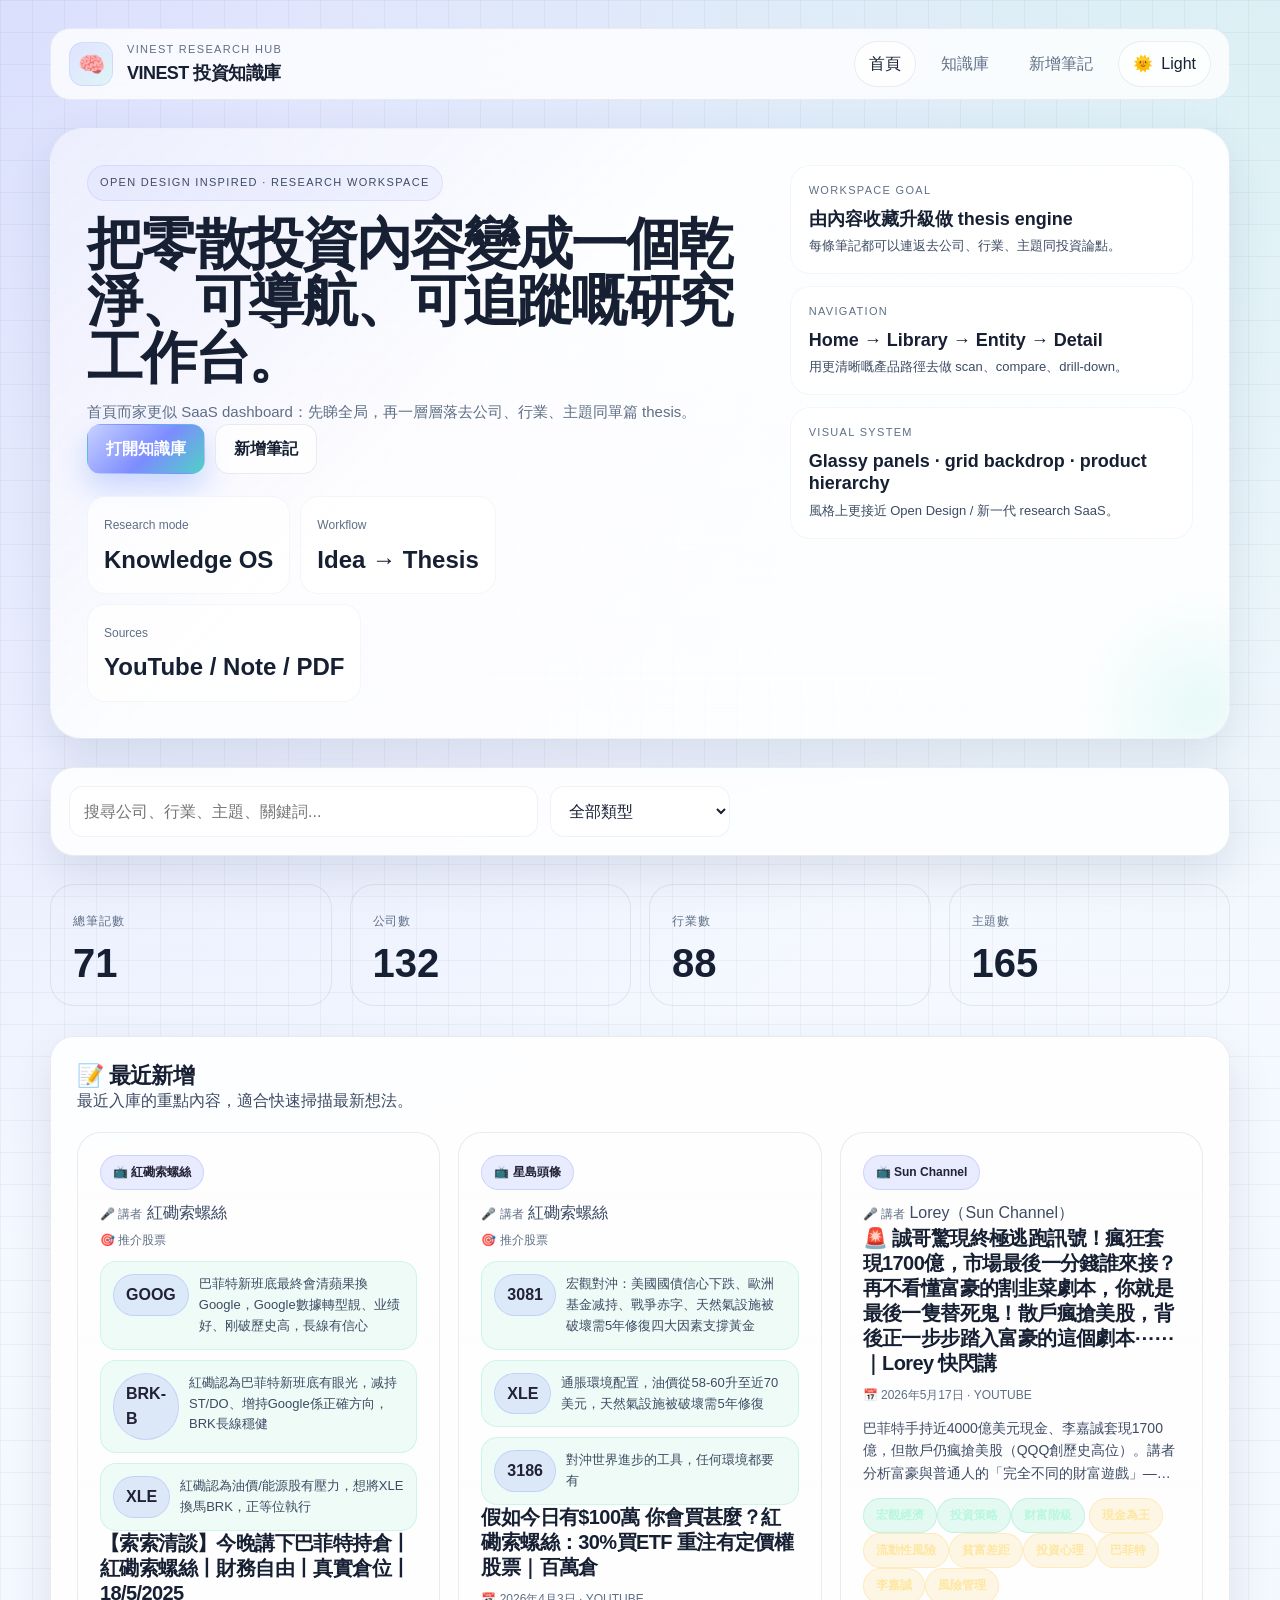
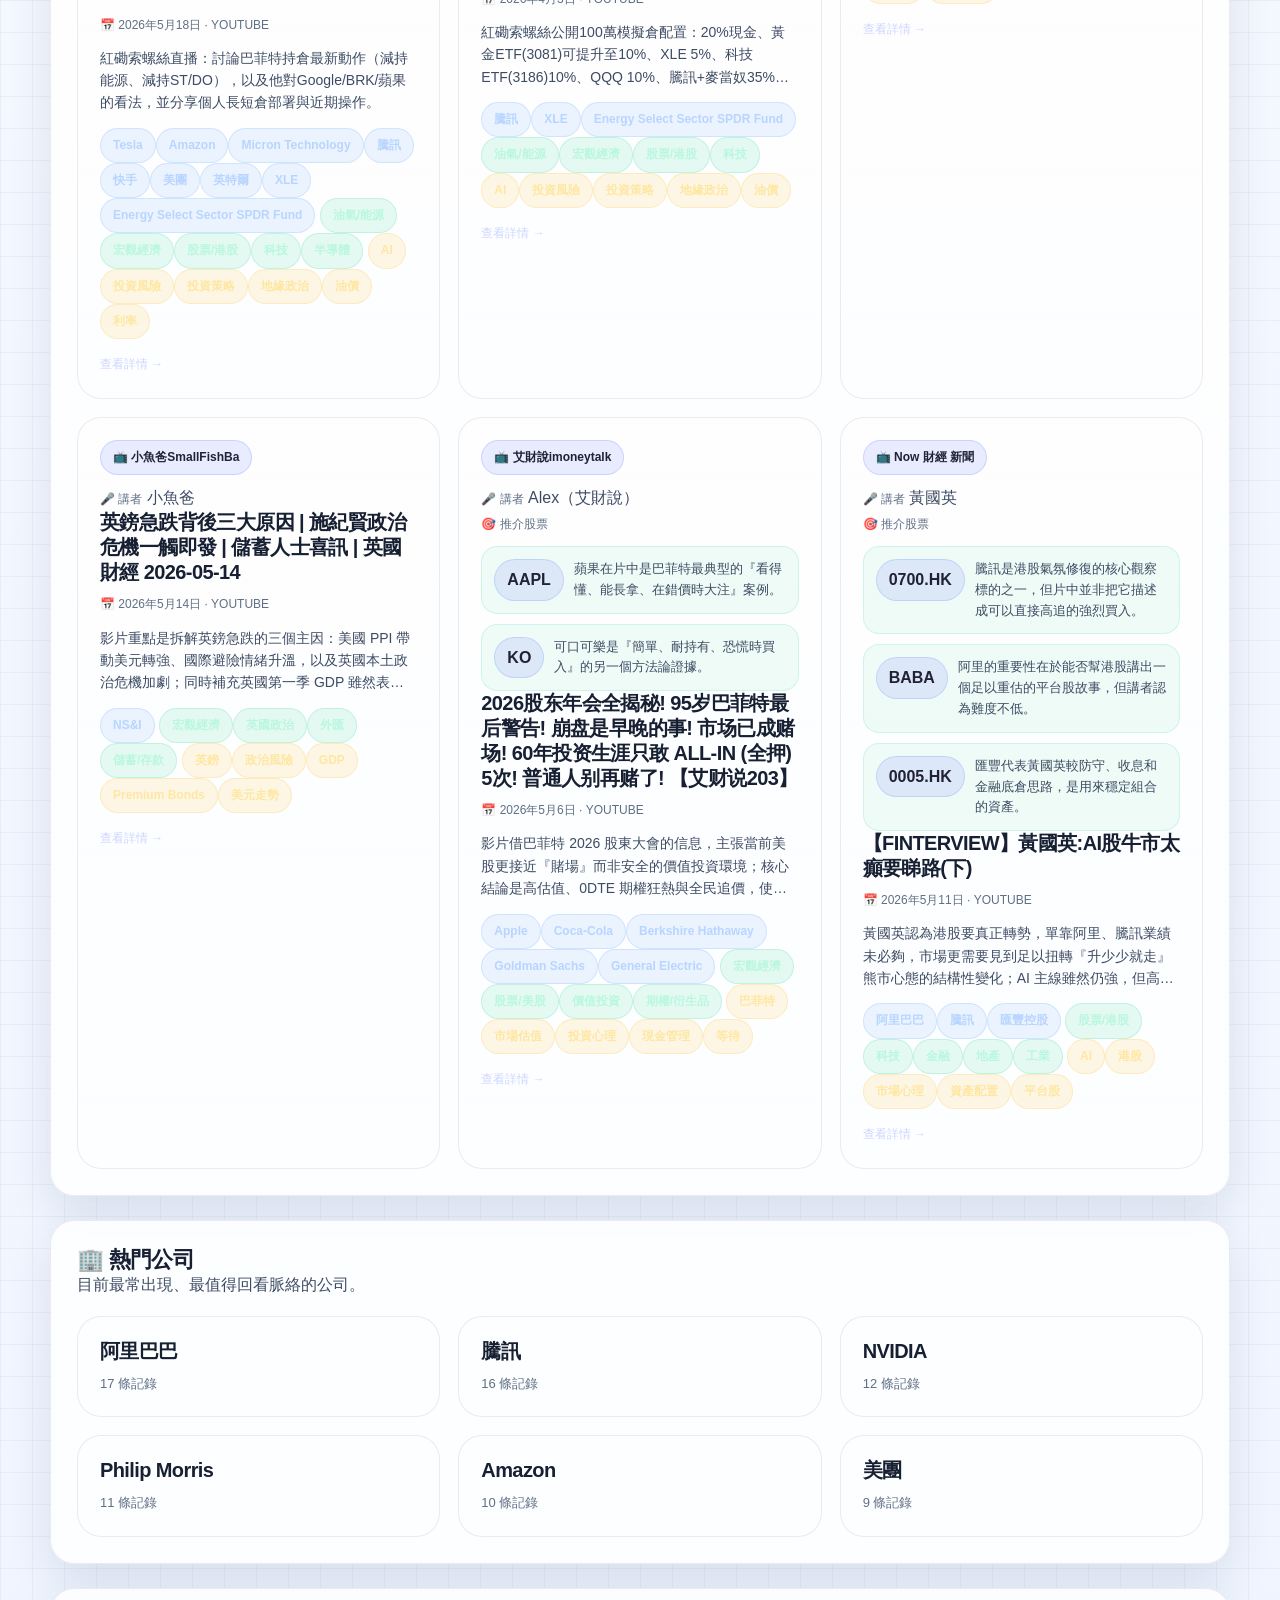
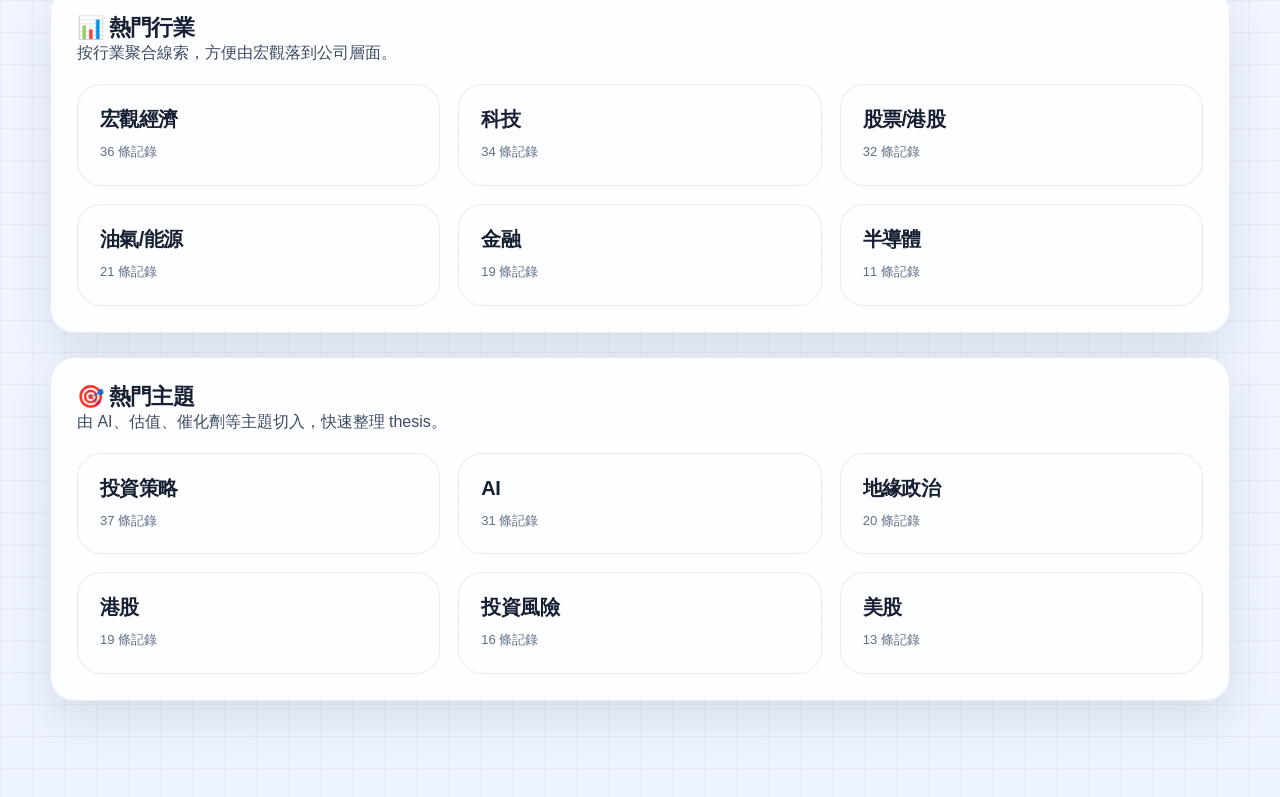
==== commit e196df47: "chore: update vinest UI from value-investing 2026-05-18T22:29:31Z" ====
--- a/index.html
+++ b/index.html
@@ -1,159 +1,305 @@
-<!doctype html>
-<html lang="zh-Hant">
+<!DOCTYPE html>
+<html lang="zh-HK">
 <head>
-  <meta charset="utf-8" />
-  <meta name="viewport" content="width=device-width, initial-scale=1" />
-  <title>Analysis Report Index</title>
-  <style>
-    :root{
-      --bg:#f5f7fb;
-      --bg-accent:#eef4ff;
-      --panel:rgba(255,255,255,.92);
-      --text:#162033;
-      --muted:#5f6f85;
-      --line:rgba(22,32,51,.09);
-      --accent:#2563eb;
-      --accent-2:#5b6fdc;
-      --shadow:0 18px 40px rgba(43,64,103,.10);
-    }
-    *{box-sizing:border-box}
-    body{
-      margin:0;
-      font-family:Inter,system-ui,-apple-system,BlinkMacSystemFont,"Segoe UI",sans-serif;
-      background:
-        radial-gradient(circle at top left,#ffffff 0%,var(--bg-accent) 28%,var(--bg) 62%),
-        linear-gradient(180deg,#f8fbff 0%,var(--bg) 100%);
-      color:var(--text)
-    }
-    .wrap{max-width:1080px;margin:0 auto;padding:56px 20px 72px}
-    h1{font-size:44px;line-height:1.1;margin:0 0 14px}
-    p{color:var(--muted);line-height:1.75;margin:0}
-    .hero{background:var(--panel);border:1px solid var(--line);border-radius:24px;padding:28px 28px;box-shadow:var(--shadow)}
-    .grid{display:grid;grid-template-columns:repeat(auto-fit,minmax(280px,1fr));gap:20px;margin-top:28px}
-    .card{display:block;padding:24px;border-radius:22px;text-decoration:none;color:inherit;background:var(--panel);border:1px solid var(--line);box-shadow:var(--shadow);transition:transform .18s ease,box-shadow .18s ease,border-color .18s ease}
-    .card:hover{transform:translateY(-3px);border-color:rgba(37,99,235,.22);box-shadow:0 20px 42px rgba(43,64,103,.14)}
-    .eyebrow{font-size:12px;text-transform:uppercase;letter-spacing:.12em;color:var(--accent);font-weight:700;margin-bottom:10px}
-    .title{font-size:24px;font-weight:700;line-height:1.3;margin-bottom:10px}
-    .meta{font-size:14px;color:var(--muted)}
-    .count{margin-top:10px;font-size:14px;color:var(--accent-2);font-weight:600}
-    @media (max-width:700px){
-      .wrap{padding:32px 16px 48px}
-      h1{font-size:34px}
-      .hero{padding:22px 20px}
-    }
-  </style>
+  <meta charset="UTF-8">
+  <meta name="viewport" content="width=device-width, initial-scale=1.0">
+  <title>VINEST YouTube 投資知識庫</title>
+  <link rel="stylesheet" href="styles.css?v=31">
 </head>
 <body>
-  <div class="wrap">
-    <div class="hero">
-      <div class="eyebrow">Analysis Sites</div>
-      <h1>報告網站目錄</h1>
-      <p>呢度放你嘅分析報告網頁版。新版本已改成淺色介面，睇長文、表格同目錄都會舒服好多。</p>
-      <p class="count">自動更新 · 共 17 份報告</p>
+  <div class="container">
+    <header class="site-header">
+      <a href="index.html" class="brand">
+        <span class="brand-mark">🧠</span>
+        <span class="brand-text">
+          <span>Vinest Research Hub</span>
+          <strong>VINEST 投資知識庫</strong>
+        </span>
+      </a>
+      <nav class="site-nav">
+        <a href="index.html" class="active">首頁</a>
+        <a href="library.html">知識庫</a>
+        <a href="#" onclick="openAddModal()">新增筆記</a>
+      </nav>
+    </header>
+
+    <section class="hero">
+      <div class="hero-layout">
+        <div>
+          <div class="hero-kicker">Open Design inspired · research workspace</div>
+          <h1>把零散投資內容變成一個乾淨、可導航、可追蹤嘅研究工作台。</h1>
+          <p class="lead">首頁而家更似 SaaS dashboard：先睇全局，再一層層落去公司、行業、主題同單篇 thesis。</p>
+          <div class="hero-actions">
+            <a class="btn" href="library.html">打開知識庫</a>
+            <a class="btn btn-secondary" href="#" onclick="openAddModal()">新增筆記</a>
+          </div>
+          <div class="hero-stats">
+            <div class="hero-stat"><span>Research mode</span><strong>Knowledge OS</strong></div>
+            <div class="hero-stat"><span>Workflow</span><strong>Idea → Thesis</strong></div>
+            <div class="hero-stat"><span>Sources</span><strong>YouTube / Note / PDF</strong></div>
+          </div>
+        </div>
+        <div class="hero-panels">
+          <div class="hero-panel">
+            <label>Workspace goal</label>
+            <strong>由內容收藏升級做 thesis engine</strong>
+            <p>每條筆記都可以連返去公司、行業、主題同投資論點。</p>
+          </div>
+          <div class="hero-panel">
+            <label>Navigation</label>
+            <strong>Home → Library → Entity → Detail</strong>
+            <p>用更清晰嘅產品路徑去做 scan、compare、drill-down。</p>
+          </div>
+          <div class="hero-panel">
+            <label>Visual system</label>
+            <strong>Glassy panels · grid backdrop · product hierarchy</strong>
+            <p>風格上更接近 Open Design / 新一代 research SaaS。</p>
+          </div>
+        </div>
+      </div>
+    </section>
+
+    <div class="search-panel">
+      <div class="search-bar">
+        <input type="text" id="searchInput" placeholder="搜尋公司、行業、主題、關鍵詞..." oninput="handleSearch()">
+        <select id="typeFilter" onchange="handleSearch()">
+          <option value="">全部類型</option>
+          <option value="youtube">YouTube</option>
+          <option value="note">筆記</option>
+          <option value="report">報告</option>
+          <option value="pdf">PDF</option>
+        </select>
+      </div>
     </div>
-    <div class="grid">
-      <a class="card" href="vinest/index.html">
-        <div class="eyebrow">Workspace</div>
-        <div class="title">VINEST 投資知識庫</div>
-        <div class="meta">Open Design 風格重設 · 投資研究知識庫 · 公司 / 行業 / 主題 / 詳情 drill-down</div>
-        <div class="count">新上線 · Knowledge workspace</div>
-      </a>
-      <a class="card" href="0700_騰訊控股-report/index.html">
-        <div class="eyebrow">Report</div>
-        <div class="title">騰訊控股 Tencent（0700.HK）分析報告</div>
-        <div class="meta">完整中文版 · Kenneth Stock Method · PE 16.9× PB 3.2× · 市值HKD 4,227B · 股息率1.1% · ROE 30% · 10年財務回顧 · Bear/Base/Bull情境估值 · 目標價HKD 580–660</div>
-      </a>
-      <a class="card" href="2318_中國平安-report/index.html">
-        <div class="eyebrow">Report</div>
-        <div class="title">中國平安（2318.HK）分析報告</div>
-        <div class="meta">完整中文版 · Kenneth Stock Method · PE 7.6× PB 0.98× · 市值HKD 4,692B · 股息率4.8% · ROE 14% · 10年財務回顧 · Bear/Base/Bull情境估值</div>
-      </a>
-      <a class="card" href="0179_德昌電機_report/index.html">
-        <div class="eyebrow">Report</div>
-        <div class="title">德昌電機 Johnson Electric（0179.HK）分析報告 v2</div>
-        <div class="meta">完整中文版 · Kenneth Stock Method v1.1.0 · PE 12.9×(FY2025) / 16.8×(FY2026指引) · PB 1.12× · HK$28.22 · 市值HK$26.4B · 股息率2.35% · ROE 9.4% · Net Cash US$431M · Section 6b即時市場脈搏 · Bear/Base/Bull情境估值 · 目標價HK$26–30</div>
-      </a>
-      <a class="card" href="JOHNSON_德昌電車-report/index.html">
-        <div class="eyebrow">Report</div>
-        <div class="title">德昌電車（0179.HK）分析報告（舊版）</div>
-        <div class="meta">完整中文版 · 含目錄、表格，月度估值圖（percentile zone版）</div>
-      </a>
-      <a class="card" href="KUAISHOU_快手科技-report/index.html">
-        <div class="eyebrow">Report</div>
-        <div class="title">快手科技（1024.HK）分析報告</div>
-        <div class="meta">完整中文版 · Kenneth Stock Method · 5年月度PB/PE · 管理層前瞻預測分析 · Bear/Base/Bull情境估值</div>
-      </a>
-      <a class="card" href="EVA_億和控股-report/index.html">
-        <div class="eyebrow">Report</div>
-        <div class="title">億和控股（838.HK）分析報告</div>
-        <div class="meta">完整中文版 · 含目錄、表格、分段排版</div>
-      </a>
-      <a class="card" href="GOODBABY_好孩子國際-report/index.html">
-        <div class="eyebrow">Report</div>
-        <div class="title">Goodbaby International（1086.HK）分析報告</div>
-        <div class="meta">完整中文版 · 含目錄、表格、分段排版</div>
-      </a>
-      <a class="card" href="SINOMAX_stronger_investment-report/index.html">
-        <div class="eyebrow">Report</div>
-        <div class="title">SINOMAX（1418.HK）更強版投資報告</div>
-        <div class="meta">完整中文版 · 含目錄、表格、分段排版</div>
-      </a>
-      <a class="card" href="SINOMAX_盛諾集團-report/index.html">
-        <div class="eyebrow">Report</div>
-        <div class="title">SINOMAX（1418.HK）分析報告</div>
-        <div class="meta">完整中文版 · 含目錄、表格、分段排版</div>
-      </a>
-      <a class="card" href="FAIRWOOD_大快活-report/index.html">
-        <div class="eyebrow">Report</div>
-        <div class="title">大快活（0052.HK）分析報告</div>
-        <div class="meta">完整中文版 · Kenneth Stock Method · 10年財務回顧 · 23張圖表 · 含 Bear/Base/Bull 情境估值</div>
-      </a>
-      <a class="card" href="3316_濱江服務-report/index.html">
-        <div class="eyebrow">Report</div>
-        <div class="title">濱江服務（3316.HK）分析報告</div>
-        <div class="meta">完整版 · Kenneth Stock Method · P/E 9.47× P/B 3.35× · 淨現金CNY 3.5B · 7.7%股息率 · 10年財務回顧 · Bear/Base/Bull情境估值</div>
-      </a>
-      <a class="card" href="0816_金茂服務-report/index.html">
-        <div class="eyebrow">Report</div>
-        <div class="title">金茂服務（0816.HK）分析報告</div>
-        <div class="meta">完整中文版 · Kenneth Stock Method · PE 6.6× PB 1.29× · 淨現金61%市值 · 10年財務回顧 · Bear/Base/Bull情境估值</div>
-      </a>
-      <a class="card" href="2156_建發物業-report/index.html">
-        <div class="eyebrow">Report</div>
-        <div class="title">建發物業（2156.HK）分析報告</div>
-        <div class="meta">完整版 · Kenneth Stock Method · PE 9.9× PB 1.77× · 股息率5.4% · 9年財務回顧 · 12圖表 · Bear/Base/Bull情境估值</div>
-      </a>
-      <a class="card" href="9898_微博-report/index.html">
-        <div class="eyebrow">Report</div>
-        <div class="title">微博 Weibo（09898.HK / WB）分析報告</div>
-        <div class="meta">完整版 · Kenneth Stock Method · P/E 4.9× P/B 0.51× · 淨現金$499M · 股息率7.3% · 10年財務回顧 · Bear/Base/Bull情境估值</div>
-      </a>
-      <a class="card" href="9618_京東集團-report/index.html">
-        <div class="eyebrow">Report</div>
-        <div class="title">京東集團 JD.com（09618.HK）分析報告</div>
-        <div class="meta">完整中文版 · Kenneth Stock Method · PE 15.7× / 遠期 PE 7.5× · 市值HKD 318B · 股息率3.4% · 淨現金RMB 106B · Bear/Base/Bull情境估值</div>
-      </a>
-      <a class="card" href="9961_TRIP-攜程集团-report/index.html">
-        <div class="eyebrow">Report</div>
-        <div class="title">攜程集團 Trip.com（09961.HK / TCOM）分析報告</div>
-        <div class="meta">完整中文版 · Kenneth Stock Method · 現價HKD 394 · 市值HKD 2,576億 · 淨現金 · 主營利潤跌16% · 國際OTA+60% · 管治風險待確認 · Bear/Base/Bull情境估值</div>
-      </a>
-      <a class="card" href="0450_鴻興印刷-report/index.html">
-        <div class="eyebrow">Report</div>
-        <div class="title">鴻興印刷（0450.HK）分析報告（修訂版）</div>
-        <div class="meta">完整中文版 · Kenneth Stock Method · 深度價值陷阱觀察 · 淨現金HK$630M（83%市值）· EV≈HK$132M · 連續兩年虧損 · NAV/股口徑存疑 · 2026-05-09</div>
-      </a>
-      <a class="card" href="1910_samsonite_report/index.html">
-        <div class="eyebrow">Report</div>
-        <div class="title">新秀丽 Samsonite（1910.HK）分析報告</div>
-        <div class="meta">完整中文版 · Kenneth Stock Method · PE 9.9× / 2026E 7.3× · PB 1.66× · 股息率~5% · ROE 15% · 淨債務/EBITDA 1.8× · 2026美國雙重上市催化劑 · 十年財務視角 · Bear/Base/Bull情境估值</div>
-      </a>
-      <a class="card" href="694_beijing_capital_airport/index.html">
-        <div class="eyebrow">Report</div>
-        <div class="title">北京首都机场（694.HK）分析報告</div>
-        <div class="meta">Kenneth Stock Method · PB 0.60× · 連續6年虧損 · 大興分流結構性打擊 · 流動比率0.22× · Q1 2026扭虧 · 新免稅協議催化劑 · 2026-05-13</div>
-      </a>
+
+    <div class="kpi-grid">
+      <div class="kpi-card">
+        <label>總筆記數</label>
+        <strong id="kpiTotal">-</strong>
+      </div>
+      <div class="kpi-card">
+        <label>公司數</label>
+        <strong id="kpiCompanies">-</strong>
+      </div>
+      <div class="kpi-card">
+        <label>行業數</label>
+        <strong id="kpiSectors">-</strong>
+      </div>
+      <div class="kpi-card">
+        <label>主題數</label>
+        <strong id="kpiThemes">-</strong>
+      </div>
+    </div>
+
+    <!-- Recent Entries -->
+    <section class="section">
+      <div class="section-head">
+        <div>
+          <h2>📝 最近新增</h2>
+          <p class="section-copy">最近入庫的重點內容，適合快速掃描最新想法。</p>
+        </div>
+      </div>
+      <div class="card-grid" id="recentGrid"></div>
+    </section>
+
+    <section class="section">
+      <div class="section-head">
+        <div>
+          <h2>🏢 熱門公司</h2>
+          <p class="section-copy">目前最常出現、最值得回看脈絡的公司。</p>
+        </div>
+      </div>
+      <div class="card-grid" id="companyGrid"></div>
+    </section>
+
+    <section class="section">
+      <div class="section-head">
+        <div>
+          <h2>📊 熱門行業</h2>
+          <p class="section-copy">按行業聚合線索，方便由宏觀落到公司層面。</p>
+        </div>
+      </div>
+      <div class="card-grid" id="sectorGrid"></div>
+    </section>
+
+    <section class="section">
+      <div class="section-head">
+        <div>
+          <h2>🎯 熱門主題</h2>
+          <p class="section-copy">由 AI、估值、催化劑等主題切入，快速整理 thesis。</p>
+        </div>
+      </div>
+      <div class="card-grid" id="themeGrid"></div>
+    </section>
+  </div>
+
+  <!-- Add Modal -->
+  <div class="modal-overlay" id="addModal">
+    <div class="modal">
+      <h2>➕ 新增知識筆記</h2>
+      <form id="addForm" onsubmit="handleAdd(event)">
+        <div class="form-group">
+          <label>標題 *</label>
+          <input type="text" name="title" required>
+        </div>
+        <div class="form-group">
+          <label>來源名稱</label>
+          <input type="text" name="source_name" placeholder="例如：YouTube 頻道名">
+        </div>
+        <div class="form-group">
+          <label>來源 URL</label>
+          <input type="url" name="source_url" placeholder="https://...">
+        </div>
+        <div class="form-group">
+          <label>來源類型</label>
+          <select name="source_type">
+            <option value="youtube">YouTube</option>
+            <option value="note">筆記</option>
+            <option value="report">報告</option>
+            <option value="pdf">PDF</option>
+          </select>
+        </div>
+        <div class="form-group">
+          <label>日期</label>
+          <input type="date" name="date" id="dateInput">
+        </div>
+        <div class="form-group">
+          <label>簡短摘要 (140字以內)</label>
+          <textarea name="summary_short" rows="2" placeholder="一句話總結核心觀點"></textarea>
+        </div>
+        <div class="form-group">
+          <label>詳細摘要</label>
+          <textarea name="summary_long" rows="4" placeholder="完整描述"></textarea>
+        </div>
+        <div class="form-group">
+          <label>公司 (逗號分隔)</label>
+          <input type="text" name="companies" placeholder="Tesla, NVIDIA">
+        </div>
+        <div class="form-group">
+          <label>行業 (逗號分隔)</label>
+          <input type="text" name="sectors" placeholder="科技, 半導體">
+        </div>
+        <div class="form-group">
+          <label>主題 (逗號分隔)</label>
+          <input type="text" name="themes" placeholder="AI, 估值">
+        </div>
+        <div class="form-group">
+          <label>看好論點 (每行一點)</label>
+          <textarea name="bull_points" rows="3" placeholder="支持投資既論點"></textarea>
+        </div>
+        <div class="form-group">
+          <label>看淡論點 (每行一點)</label>
+          <textarea name="bear_points" rows="3" placeholder="反對投資既論點"></textarea>
+        </div>
+        <div class="form-group">
+          <label>催化劑 (每行一點)</label>
+          <textarea name="catalysts" rows="2" placeholder="可能觸發股價上升既因素"></textarea>
+        </div>
+        <div class="form-group">
+          <label>風險 (每行一點)</label>
+          <textarea name="risks" rows="2" placeholder="潛在風險"></textarea>
+        </div>
+        <div class="form-group">
+          <label>個人備註</label>
+          <textarea name="notes" rows="2" placeholder="自己既睇法、跟進事項"></textarea>
+        </div>
+        <div class="modal-actions">
+          <button type="button" class="btn btn-secondary" onclick="closeAddModal()">取消</button>
+          <button type="submit" class="btn">儲存</button>
+        </div>
+      </form>
     </div>
   </div>
+
+  <script src="app.v22.js?v=31"></script>
+  <script>
+    // Set default date
+    document.getElementById('dateInput').value = new Date().toISOString().split('T')[0];
+
+    async function init() {
+      const data = await loadData();
+      
+      // KPI
+      const counts = VINEST.getEntityCounts(data.entries);
+      document.getElementById('kpiTotal').textContent = data.entries.length;
+      document.getElementById('kpiCompanies').textContent = counts.companies;
+      document.getElementById('kpiSectors').textContent = counts.sectors;
+      document.getElementById('kpiThemes').textContent = counts.themes;
+
+      // Recent entries
+      const recent = VINEST.sortEntries(data.entries, 'date').slice(0, 6);
+      document.getElementById('recentGrid').innerHTML = recent.map(e => VINEST.entryCardHTML(e)).join('');
+
+      // Top companies
+      const topCompanies = VINEST.getTopEntities(data.entries, 'companies', 6);
+      document.getElementById('companyGrid').innerHTML = topCompanies.map(c => 
+        VINEST.entityCardHTML(c.name, c.count, `company.html?company=${encodeURIComponent(c.name)}`)
+      ).join('');
+
+      // Top sectors
+      const topSectors = VINEST.getTopEntities(data.entries, 'sectors', 6);
+      document.getElementById('sectorGrid').innerHTML = topSectors.map(s => 
+        VINEST.entityCardHTML(s.name, s.count, `sector.html?sector=${encodeURIComponent(s.name)}`)
+      ).join('');
+
+      // Top themes
+      const topThemes = VINEST.getTopEntities(data.entries, 'themes', 6);
+      document.getElementById('themeGrid').innerHTML = topThemes.map(t => 
+        VINEST.entityCardHTML(t.name, t.count, `theme.html?theme=${encodeURIComponent(t.name)}`)
+      ).join('');
+    }
+
+    function handleSearch() {
+      const q = document.getElementById('searchInput').value;
+      const type = document.getElementById('typeFilter').value;
+      window.location.href = `library.html?q=${encodeURIComponent(q)}&type=${type}`;
+    }
+
+    function openAddModal() {
+      document.getElementById('addModal').classList.add('active');
+    }
+    function closeAddModal() {
+      document.getElementById('addModal').classList.remove('active');
+    }
+
+    async function handleAdd(e) {
+      e.preventDefault();
+      const form = e.target;
+      const formData = new FormData(form);
+      
+      const entry = {
+        id: 'ent-' + Date.now(),
+        title: formData.get('title'),
+        source_name: formData.get('source_name'),
+        source_url: formData.get('source_url'),
+        source_type: formData.get('source_type'),
+        date: formData.get('date'),
+        summary_short: formData.get('summary_short'),
+        summary_long: formData.get('summary_long'),
+        companies: formData.get('companies') ? formData.get('companies').split(',').map(s => s.trim()).filter(Boolean) : [],
+        sectors: formData.get('sectors') ? formData.get('sectors').split(',').map(s => s.trim()).filter(Boolean) : [],
+        themes: formData.get('themes') ? formData.get('themes').split(',').map(s => s.trim()).filter(Boolean) : [],
+        bull_points: formData.get('bull_points') ? formData.get('bull_points').split('\n').map(s => s.trim()).filter(Boolean) : [],
+        bear_points: formData.get('bear_points') ? formData.get('bear_points').split('\n').map(s => s.trim()).filter(Boolean) : [],
+        catalysts: formData.get('catalysts') ? formData.get('catalysts').split('\n').map(s => s.trim()).filter(Boolean) : [],
+        risks: formData.get('risks') ? formData.get('risks').split('\n').map(s => s.trim()).filter(Boolean) : [],
+        notes: formData.get('notes'),
+        created_at: new Date().toISOString(),
+        updated_at: new Date().toISOString()
+      };
+
+      // Save to localStorage (MVP)
+      const key = 'vinest-kb-entries';
+      const existing = JSON.parse(localStorage.getItem(key) || '[]');
+      existing.unshift(entry);
+      localStorage.setItem(key, JSON.stringify(existing));
+
+      closeAddModal();
+      alert('已儲存！');
+      init();
+    }
+
+    init();
+  </script>
 </body>
 </html>
--- a/styles.css
+++ b/styles.css
@@ -0,0 +1,911 @@
+:root {
+  --bg: #07111f;
+  --bg-soft: #0c1727;
+  --panel: rgba(10, 18, 32, 0.78);
+  --panel-strong: #0f1a2b;
+  --panel-muted: #152238;
+  --border: rgba(148, 163, 184, 0.12);
+  --border-strong: rgba(110, 120, 255, 0.32);
+  --text: #edf3ff;
+  --muted: #8fa2bf;
+  --muted-strong: #c5d3e8;
+  --accent: #8b94ff;
+  --accent-2: #66e0d2;
+  --success: #34d399;
+  --danger: #fb7185;
+  --warning: #fbbf24;
+  --shadow: 0 24px 60px rgba(2, 6, 23, 0.38);
+  --header-bg: rgba(7, 13, 24, 0.72);
+  --header-border: rgba(148, 163, 184, 0.1);
+  --button-text: #06101e;
+  --hero-overlay-1: rgba(139, 148, 255, 0.12);
+  --hero-overlay-2: rgba(255,255,255,0.04);
+  --grid-line: rgba(255,255,255,0.025);
+  --radius: 24px;
+}
+
+:root[data-theme="light"] {
+  --bg: #eef4ff;
+  --bg-soft: #f7faff;
+  --panel: rgba(255, 255, 255, 0.86);
+  --panel-strong: #ffffff;
+  --panel-muted: #edf2fb;
+  --border: rgba(15, 23, 42, 0.08);
+  --border-strong: rgba(99, 102, 241, 0.24);
+  --text: #172033;
+  --muted: #5f6f85;
+  --muted-strong: #3d4b63;
+  --accent: #5865f2;
+  --accent-2: #0ea5a3;
+  --success: #059669;
+  --danger: #e11d48;
+  --warning: #d97706;
+  --shadow: 0 18px 44px rgba(43, 64, 103, 0.12);
+  --header-bg: rgba(255, 255, 255, 0.8);
+  --header-border: rgba(15, 23, 42, 0.07);
+  --button-text: #ffffff;
+  --hero-overlay-1: rgba(88, 101, 242, 0.1);
+  --hero-overlay-2: rgba(255,255,255,0.55);
+  --grid-line: rgba(15, 23, 42, 0.04);
+}
+
+* {
+  box-sizing: border-box;
+  margin: 0;
+  padding: 0;
+}
+
+html {
+  scroll-behavior: smooth;
+}
+
+body {
+  font-family: Inter, -apple-system, BlinkMacSystemFont, "Segoe UI", sans-serif;
+  color: var(--text);
+  line-height: 1.6;
+  min-height: 100vh;
+  background:
+    linear-gradient(var(--grid-line) 1px, transparent 1px),
+    linear-gradient(90deg, var(--grid-line) 1px, transparent 1px),
+    radial-gradient(circle at top left, color-mix(in srgb, var(--accent) 18%, transparent), transparent 30%),
+    radial-gradient(circle at top right, color-mix(in srgb, var(--accent-2) 12%, transparent), transparent 24%),
+    linear-gradient(180deg, var(--bg-soft) 0%, var(--bg) 100%);
+  background-size: 32px 32px, 32px 32px, auto, auto, auto;
+}
+
+a {
+  color: inherit;
+}
+
+button,
+input,
+select,
+textarea {
+  font: inherit;
+}
+
+.container {
+  width: min(1180px, calc(100% - 32px));
+  margin: 0 auto;
+  padding: 28px 0 72px;
+}
+
+.site-header {
+  display: flex;
+  align-items: center;
+  justify-content: space-between;
+  gap: 16px;
+  padding: 12px 18px;
+  margin-bottom: 28px;
+  position: sticky;
+  top: 14px;
+  z-index: 20;
+  backdrop-filter: blur(16px);
+  background: var(--header-bg);
+  border: 1px solid var(--header-border);
+  border-radius: 20px;
+}
+
+.brand {
+  display: flex;
+  align-items: center;
+  gap: 14px;
+  text-decoration: none;
+}
+
+.brand-mark {
+  width: 44px;
+  height: 44px;
+  border-radius: 14px;
+  display: grid;
+  place-items: center;
+  font-size: 22px;
+  background: linear-gradient(135deg, rgba(139, 148, 255, 0.22), rgba(102, 224, 210, 0.18));
+  border: 1px solid rgba(139, 148, 255, 0.2);
+  box-shadow: inset 0 1px 0 rgba(255,255,255,0.06);
+}
+
+.brand-text strong {
+  display: block;
+  font-size: 18px;
+  letter-spacing: -0.03em;
+}
+
+.brand-text span {
+  display: block;
+  color: var(--muted);
+  font-size: 11px;
+  letter-spacing: 0.12em;
+  text-transform: uppercase;
+}
+
+.site-nav {
+  display: flex;
+  align-items: center;
+  gap: 10px;
+  flex-wrap: wrap;
+}
+
+.site-nav a {
+  color: var(--muted);
+  text-decoration: none;
+  padding: 9px 14px;
+  border-radius: 999px;
+  border: 1px solid transparent;
+  transition: 0.2s ease;
+}
+
+.site-nav a:hover,
+.site-nav a.active {
+  color: var(--text);
+  border-color: var(--border);
+  background: rgba(255,255,255,0.05);
+}
+
+.theme-toggle {
+  display: inline-flex;
+  align-items: center;
+  gap: 8px;
+  padding: 9px 14px;
+  border-radius: 999px;
+  border: 1px solid var(--border);
+  background: rgba(255,255,255,0.05);
+  color: var(--text);
+  cursor: pointer;
+}
+
+.theme-toggle:hover {
+  background: rgba(255,255,255,0.08);
+}
+
+.btn,
+.hero-btn,
+.back {
+  display: inline-flex;
+  align-items: center;
+  justify-content: center;
+  gap: 8px;
+  min-height: 44px;
+  padding: 11px 18px;
+  border-radius: 14px;
+  border: 1px solid transparent;
+  text-decoration: none;
+  font-weight: 600;
+  transition: transform 0.18s ease, box-shadow 0.18s ease, background 0.18s ease;
+  cursor: pointer;
+}
+
+.btn,
+.hero-btn.primary {
+  color: var(--button-text);
+  background: linear-gradient(135deg, #c8d1ff, #7c8cff 55%, #4fd1c5);
+  box-shadow: 0 14px 30px rgba(79, 129, 255, 0.28);
+}
+
+.btn:hover,
+.hero-btn:hover,
+.back:hover {
+  transform: translateY(-1px);
+}
+
+.btn-secondary,
+.hero-btn.secondary,
+.back,
+.btn-ghost {
+  color: var(--text);
+  background: rgba(255,255,255,0.04);
+  border-color: var(--border);
+  box-shadow: none;
+}
+
+.hero {
+  position: relative;
+  overflow: hidden;
+  padding: 36px;
+  margin-bottom: 28px;
+  border-radius: 32px;
+  background:
+    linear-gradient(135deg, var(--hero-overlay-1), transparent 38%),
+    linear-gradient(180deg, var(--hero-overlay-2), rgba(255,255,255,0.02)),
+    color-mix(in srgb, var(--panel-strong) 86%, transparent);
+  border: 1px solid rgba(148, 163, 184, 0.12);
+  box-shadow: var(--shadow);
+}
+
+.hero::before {
+  content: "";
+  position: absolute;
+  inset: 0;
+  background:
+    linear-gradient(rgba(255,255,255,0.03) 1px, transparent 1px),
+    linear-gradient(90deg, rgba(255,255,255,0.03) 1px, transparent 1px);
+  background-size: 28px 28px;
+  mask-image: linear-gradient(180deg, rgba(0,0,0,0.7), transparent 85%);
+  pointer-events: none;
+}
+
+.hero::after {
+  content: "";
+  position: absolute;
+  inset: auto -90px -90px auto;
+  width: 240px;
+  height: 240px;
+  border-radius: 999px;
+  background: radial-gradient(circle, rgba(102, 224, 210, 0.14), transparent 70%);
+  pointer-events: none;
+}
+
+.hero-kicker {
+  display: inline-flex;
+  align-items: center;
+  gap: 8px;
+  padding: 8px 12px;
+  border-radius: 999px;
+  border: 1px solid rgba(139, 148, 255, 0.18);
+  background: rgba(139, 148, 255, 0.08);
+  color: var(--muted-strong);
+  font-size: 11px;
+  letter-spacing: 0.12em;
+  text-transform: uppercase;
+}
+
+.hero h1,
+.detail-header h1 {
+  font-size: clamp(32px, 5vw, 56px);
+  line-height: 1.02;
+  letter-spacing: -0.04em;
+  margin: 14px 0 14px;
+}
+
+.hero p,
+.hero .meta,
+.detail-header .meta,
+.lead {
+  color: var(--muted);
+  font-size: 15px;
+  max-width: 760px;
+}
+
+.hero-layout {
+  display: grid;
+  grid-template-columns: minmax(0, 1.35fr) minmax(280px, 0.8fr);
+  gap: 22px;
+  align-items: stretch;
+}
+
+.hero-actions,
+.hero-stats,
+.meta-chips,
+.tags-display,
+.metrics-row {
+  display: flex;
+  flex-wrap: wrap;
+  gap: 10px;
+}
+
+.hero-stats {
+  margin-top: 22px;
+}
+
+.hero-panels {
+  display: grid;
+  gap: 12px;
+  align-content: start;
+}
+
+.hero-panel {
+  padding: 16px 18px;
+  border-radius: 20px;
+  background: rgba(255,255,255,0.04);
+  border: 1px solid rgba(148, 163, 184, 0.1);
+}
+
+:root[data-theme="light"] .theme-toggle,
+:root[data-theme="light"] .site-nav a:hover,
+:root[data-theme="light"] .site-nav a.active,
+:root[data-theme="light"] .hero-panel,
+:root[data-theme="light"] .hero-stat,
+:root[data-theme="light"] .meta-chip,
+:root[data-theme="light"] .search-bar input,
+:root[data-theme="light"] .search-bar select,
+:root[data-theme="light"] .form-group input,
+:root[data-theme="light"] .form-group textarea,
+:root[data-theme="light"] .form-group select {
+  background: rgba(255,255,255,0.72);
+}
+
+:root[data-theme="light"] .btn-secondary,
+:root[data-theme="light"] .hero-btn.secondary,
+:root[data-theme="light"] .back,
+:root[data-theme="light"] .btn-ghost {
+  background: rgba(255,255,255,0.72);
+}
+
+:root[data-theme="light"] .channel-badge,
+:root[data-theme="light"] .channel-badge-large span,
+:root[data-theme="light"] .stock-tag,
+:root[data-theme="light"] .detail-badge.primary {
+  color: #223;
+}
+
+.hero-panel label {
+  display: block;
+  color: var(--muted);
+  font-size: 11px;
+  text-transform: uppercase;
+  letter-spacing: 0.12em;
+  margin-bottom: 8px;
+}
+
+.hero-panel strong {
+  display: block;
+  font-size: 18px;
+  line-height: 1.25;
+  margin-bottom: 6px;
+}
+
+.hero-panel p {
+  font-size: 13px;
+  color: var(--muted-strong);
+}
+
+.hero-stat,
+.meta-chip {
+  min-width: 140px;
+  padding: 14px 16px;
+  border-radius: 18px;
+  background: rgba(255,255,255,0.03);
+  border: 1px solid rgba(148, 163, 184, 0.1);
+}
+
+.hero-stat span,
+.meta-chip {
+  color: var(--muted);
+  font-size: 12px;
+}
+
+.hero-stat strong {
+  display: block;
+  margin-top: 4px;
+  font-size: 24px;
+  color: var(--text);
+}
+
+.search-panel,
+.section,
+.detail-section,
+.point-card,
+.modal,
+.portfolio-app,
+.logic-chain,
+.cross-ref,
+.core-thesis-item,
+.case-item,
+.mini-card,
+.thesis-box,
+.related-section,
+.section-card {
+  background: var(--panel);
+  backdrop-filter: blur(14px);
+  border: 1px solid var(--border);
+  border-radius: var(--radius);
+  box-shadow: var(--shadow);
+}
+
+.search-panel,
+.section,
+.detail-section,
+.related-section {
+  position: relative;
+}
+
+.search-panel::before,
+.section::before,
+.detail-section::before,
+.related-section::before {
+  content: "";
+  position: absolute;
+  inset: 0 0 auto 0;
+  height: 1px;
+  background: linear-gradient(90deg, transparent, rgba(255,255,255,0.1), transparent);
+}
+
+.search-panel {
+  padding: 18px;
+  margin-bottom: 28px;
+}
+
+.search-bar {
+  display: grid;
+  gap: 12px;
+  grid-template-columns: repeat(12, minmax(0, 1fr));
+}
+
+.search-bar input,
+.search-bar select,
+.form-group input,
+.form-group textarea,
+.form-group select {
+  width: 100%;
+  background: rgba(255,255,255,0.04);
+  color: var(--text);
+  border: 1px solid rgba(148, 163, 184, 0.14);
+  border-radius: 14px;
+  min-height: 48px;
+  padding: 12px 14px;
+}
+
+.search-bar input {
+  grid-column: span 5;
+}
+
+.search-bar select {
+  grid-column: span 2;
+}
+
+.search-bar input:focus,
+.search-bar select:focus,
+.form-group input:focus,
+.form-group textarea:focus,
+.form-group select:focus {
+  outline: none;
+  border-color: var(--border-strong);
+  box-shadow: 0 0 0 4px rgba(124, 140, 255, 0.14);
+}
+
+.kpi-grid,
+.card-grid,
+.points-grid,
+.stock-grid,
+.core-thesis-grid,
+.bull-bear-grid {
+  display: grid;
+  gap: 18px;
+}
+
+.kpi-grid {
+  grid-template-columns: repeat(4, minmax(0, 1fr));
+  margin-bottom: 30px;
+}
+
+.card-grid {
+  grid-template-columns: repeat(3, minmax(0, 1fr));
+}
+
+.points-grid,
+.stock-grid,
+.core-thesis-grid,
+.bull-bear-grid {
+  grid-template-columns: repeat(2, minmax(0, 1fr));
+}
+
+.kpi-card,
+.entry-card-link,
+.entity-card {
+  display: block;
+  height: 100%;
+  text-decoration: none;
+  background: linear-gradient(180deg, rgba(255,255,255,0.045), rgba(255,255,255,0.02));
+  border: 1px solid var(--border);
+  border-radius: 24px;
+  padding: 22px;
+  transition: transform 0.2s ease, border-color 0.2s ease, box-shadow 0.2s ease;
+}
+
+.kpi-card:hover,
+.entry-card-link:hover,
+.entity-card:hover {
+  transform: translateY(-4px);
+  border-color: rgba(139, 148, 255, 0.28);
+  box-shadow: 0 18px 36px rgba(15, 23, 42, 0.34);
+}
+
+.kpi-card label {
+  color: var(--muted);
+  text-transform: uppercase;
+  letter-spacing: 0.08em;
+  font-size: 12px;
+}
+
+.kpi-card strong {
+  display: block;
+  margin-top: 10px;
+  font-size: clamp(30px, 4vw, 40px);
+  line-height: 1;
+}
+
+.section {
+  padding: 26px;
+  margin-bottom: 24px;
+}
+
+.section-head {
+  display: flex;
+  align-items: end;
+  justify-content: space-between;
+  gap: 16px;
+  margin-bottom: 18px;
+}
+
+.section h2,
+.section h3,
+.detail-section h3,
+.related-section h3 {
+  font-size: 22px;
+  line-height: 1.15;
+  letter-spacing: -0.03em;
+}
+
+.section-copy,
+.detail-section p,
+.entry-card .summary,
+.entry-card .entry-extra,
+.point-card ul,
+.detail-section ul,
+.portfolio-value,
+.core-thesis-item .val,
+.case-item .thesis {
+  color: var(--muted-strong);
+}
+
+.entry-card-link h3,
+.entity-card h3 {
+  font-size: 20px;
+  line-height: 1.25;
+  margin-bottom: 10px;
+}
+
+.entry-card .meta,
+.entity-card .count,
+.view-more,
+.entry-extra .label,
+.channel-badge,
+.portfolio-label,
+.core-thesis-item .key,
+.case-item .meta {
+  color: var(--muted);
+  font-size: 12px;
+}
+
+.entry-card .summary {
+  font-size: 14px;
+  margin: 12px 0 14px;
+  display: -webkit-box;
+  -webkit-line-clamp: 3;
+  -webkit-box-orient: vertical;
+  overflow: hidden;
+}
+
+.entry-channel {
+  margin-bottom: 10px;
+}
+
+.channel-badge,
+.channel-badge-large span,
+.pill,
+.metric-pill,
+.stock-tag,
+.tag,
+.detail-badge {
+  display: inline-flex;
+  align-items: center;
+  gap: 6px;
+  border-radius: 999px;
+  border: 1px solid transparent;
+  padding: 7px 12px;
+  font-weight: 600;
+}
+
+.channel-badge,
+.channel-badge-large span,
+.stock-tag,
+.detail-badge.primary {
+  color: #e9edff;
+  background: rgba(124, 140, 255, 0.16);
+  border-color: rgba(124, 140, 255, 0.26);
+}
+
+.stock-recommend {
+  display: flex;
+  align-items: flex-start;
+  gap: 10px;
+  padding: 12px;
+  margin-top: 10px;
+  border-radius: 16px;
+  background: rgba(52, 211, 153, 0.08);
+  border: 1px solid rgba(52, 211, 153, 0.16);
+}
+
+.stock-reason {
+  color: var(--muted-strong);
+  font-size: 13px;
+}
+
+.tags,
+.tags-display {
+  margin-top: 14px;
+}
+
+.tag {
+  text-decoration: none;
+  background: rgba(255,255,255,0.05);
+  border-color: rgba(148, 163, 184, 0.12);
+  color: var(--muted-strong);
+  font-size: 12px;
+}
+
+.tag.company { background: rgba(96, 165, 250, 0.12); border-color: rgba(96, 165, 250, 0.2); color: #b8d5ff; }
+.tag.sector { background: rgba(52, 211, 153, 0.12); border-color: rgba(52, 211, 153, 0.2); color: #baf7df; }
+.tag.theme { background: rgba(251, 191, 36, 0.12); border-color: rgba(251, 191, 36, 0.2); color: #fde7a3; }
+
+.view-more {
+  display: inline-flex;
+  margin-top: 16px;
+  color: #ccd5ff;
+}
+
+.entity-card .count {
+  margin-top: 8px;
+  font-size: 13px;
+}
+
+.detail-header,
+.related-section,
+.detail-section {
+  padding: 24px;
+  margin-bottom: 20px;
+}
+
+.detail-header {
+  background: linear-gradient(135deg, rgba(124, 140, 255, 0.14), transparent 40%), rgba(8, 17, 31, 0.88);
+  border: 1px solid rgba(124, 140, 255, 0.18);
+  border-radius: 28px;
+  box-shadow: var(--shadow);
+}
+
+.detail-header .meta {
+  display: flex;
+  flex-wrap: wrap;
+  gap: 12px;
+  margin-top: 14px;
+}
+
+.point-card h4,
+.detail-section h3 {
+  margin-bottom: 14px;
+}
+
+.point-card ul,
+.detail-section ul,
+.catalyst-list,
+.risk-list {
+  padding-left: 20px;
+}
+
+.point-card li,
+.detail-section li,
+.catalyst-list li,
+.risk-list li {
+  margin: 8px 0;
+}
+
+.point-card.bull { border-color: rgba(52, 211, 153, 0.24); }
+.point-card.bear,
+.point-card.risk { border-color: rgba(251, 113, 133, 0.24); }
+.point-card.catalyst { border-color: rgba(251, 191, 36, 0.24); }
+.point-card.bull h4,
+.positive-cat { color: var(--success); }
+.point-card.bear h4,
+.point-card.risk h4,
+.negative-cat { color: var(--danger); }
+.point-card.catalyst h4 { color: var(--warning); }
+
+.empty-state {
+  padding: 54px 24px;
+  text-align: center;
+  border-radius: 24px;
+  border: 1px dashed rgba(148, 163, 184, 0.18);
+  color: var(--muted);
+  background: rgba(255,255,255,0.03);
+}
+
+.modal-overlay {
+  position: fixed;
+  inset: 0;
+  display: none;
+  align-items: center;
+  justify-content: center;
+  padding: 24px;
+  background: rgba(3, 8, 20, 0.72);
+  backdrop-filter: blur(8px);
+  z-index: 1000;
+}
+
+.modal-overlay.active {
+  display: flex;
+}
+
+.modal {
+  width: min(820px, 100%);
+  max-height: 90vh;
+  overflow: auto;
+  padding: 28px;
+}
+
+.form-group {
+  margin-bottom: 16px;
+}
+
+.form-group label {
+  display: block;
+  margin-bottom: 8px;
+  color: var(--muted-strong);
+  font-size: 13px;
+}
+
+.form-group textarea {
+  min-height: 110px;
+  resize: vertical;
+}
+
+.modal-actions {
+  display: flex;
+  justify-content: flex-end;
+  gap: 12px;
+  margin-top: 20px;
+}
+
+.back {
+  margin-bottom: 18px;
+}
+
+.loading {
+  text-align: center;
+  color: var(--muted);
+  padding: 40px 0;
+}
+
+.portfolio-row {
+  display: flex;
+  gap: 18px;
+  padding: 12px 0;
+  border-bottom: 1px solid rgba(148, 163, 184, 0.12);
+}
+
+.portfolio-row:last-child {
+  border-bottom: 0;
+}
+
+.portfolio-label {
+  min-width: 150px;
+}
+
+.thesis-box,
+.logic-chain,
+.cross-ref,
+.core-thesis-item,
+.case-item,
+.mini-card {
+  padding: 16px;
+  box-shadow: none;
+  border-radius: 20px;
+}
+
+.core-thesis-item .key,
+.case-item .meta {
+  text-transform: uppercase;
+  letter-spacing: 0.08em;
+}
+
+.quote-box {
+  margin: 10px 0;
+  padding: 14px 16px;
+  border-left: 3px solid var(--warning);
+  border-radius: 16px;
+  background: rgba(251, 191, 36, 0.08);
+  color: #f8dd8a;
+  line-height: 1.7;
+}
+
+@media (max-width: 980px) {
+  .kpi-grid,
+  .card-grid {
+    grid-template-columns: repeat(2, minmax(0, 1fr));
+  }
+
+  .search-bar input {
+    grid-column: span 12;
+  }
+
+  .search-bar select {
+    grid-column: span 4;
+  }
+}
+
+@media (max-width: 760px) {
+  .container {
+    width: min(100% - 24px, 1180px);
+    padding-top: 20px;
+  }
+
+  .site-header {
+    flex-direction: column;
+    align-items: flex-start;
+  }
+
+  .site-nav {
+    width: 100%;
+  }
+
+  .hero,
+  .section,
+  .detail-header,
+  .detail-section,
+  .related-section,
+  .modal {
+    padding: 22px;
+    border-radius: 24px;
+  }
+
+  .hero-layout {
+    grid-template-columns: 1fr;
+  }
+
+  .kpi-grid,
+  .card-grid,
+  .points-grid,
+  .stock-grid,
+  .core-thesis-grid,
+  .bull-bear-grid {
+    grid-template-columns: 1fr;
+  }
+
+  .search-bar select {
+    grid-column: span 6;
+  }
+
+  .portfolio-row {
+    flex-direction: column;
+    gap: 6px;
+  }
+
+  .portfolio-label {
+    min-width: 0;
+  }
+}
+
+@media (max-width: 520px) {
+  .search-bar select,
+  .search-bar input {
+    grid-column: span 12;
+  }
+
+  .brand-text strong {
+    font-size: 18px;
+  }
+
+  .hero h1,
+  .detail-header h1 {
+    font-size: 30px;
+  }
+}
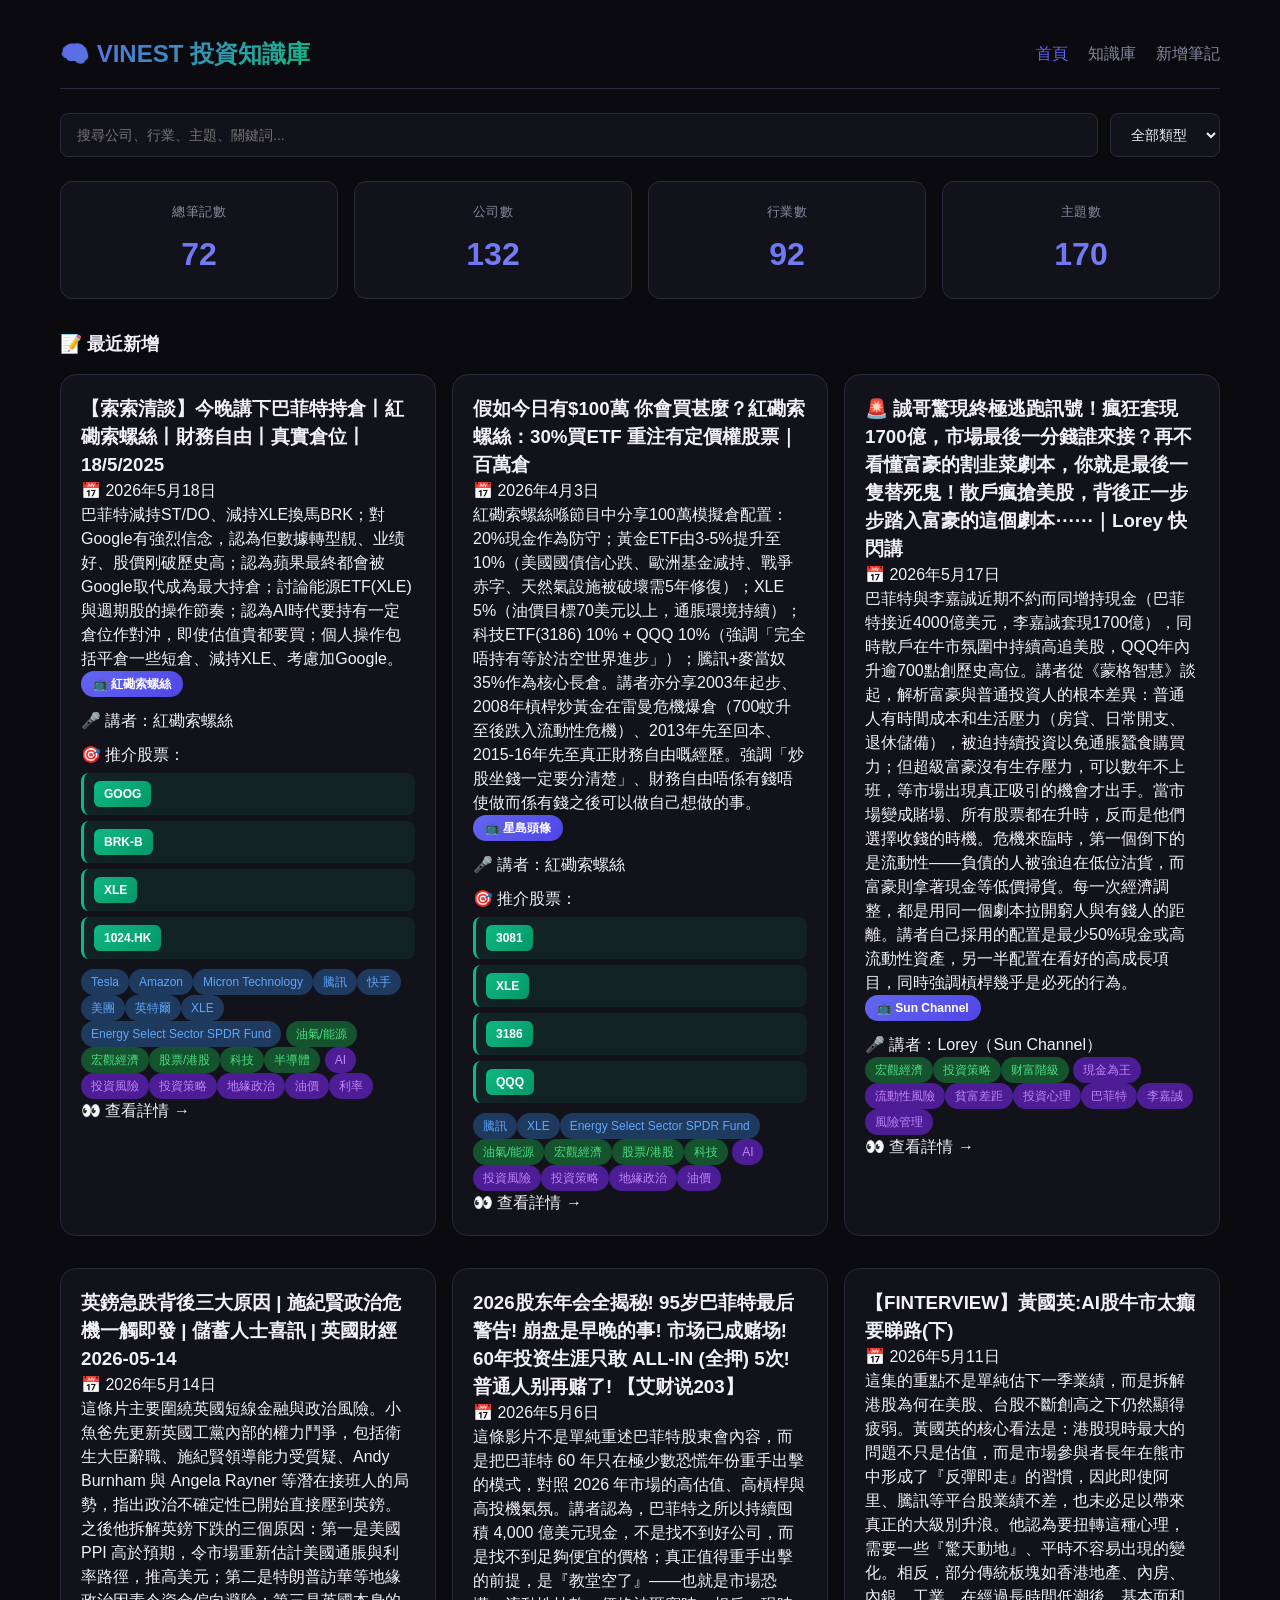
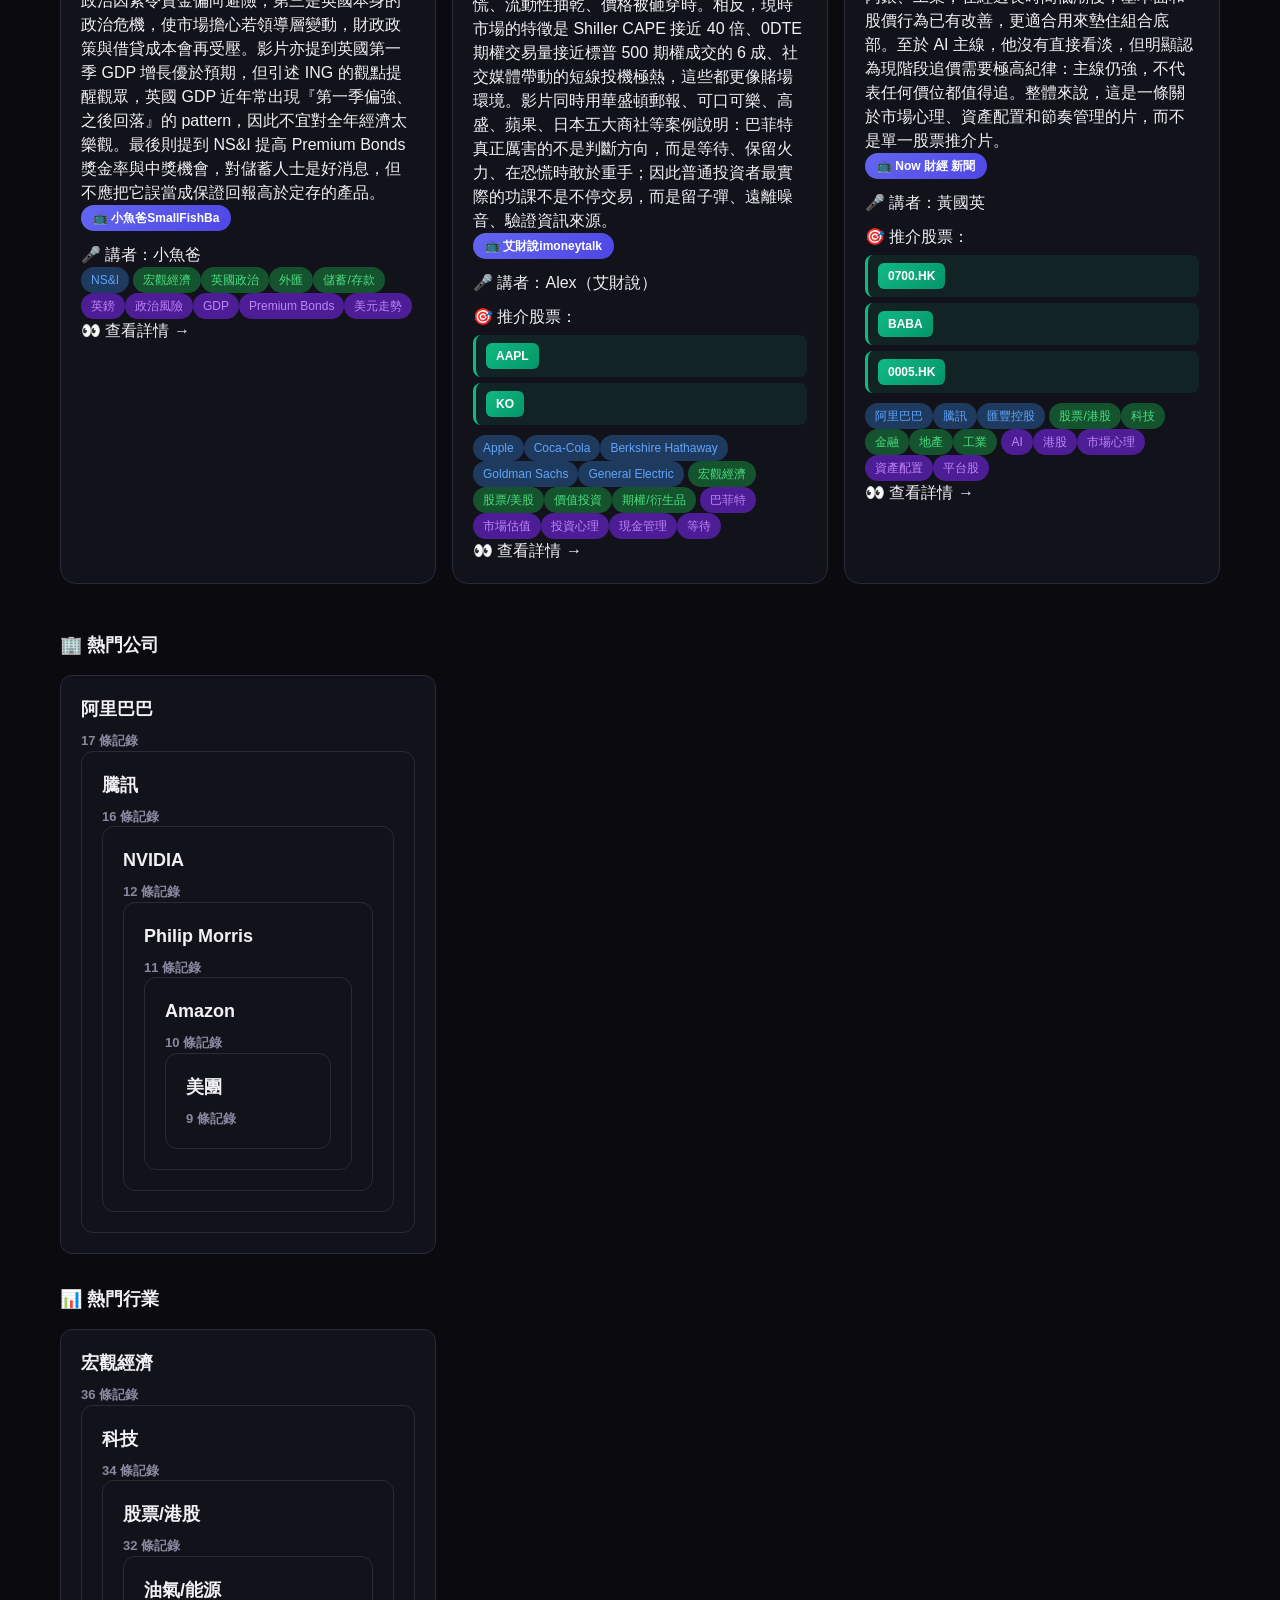
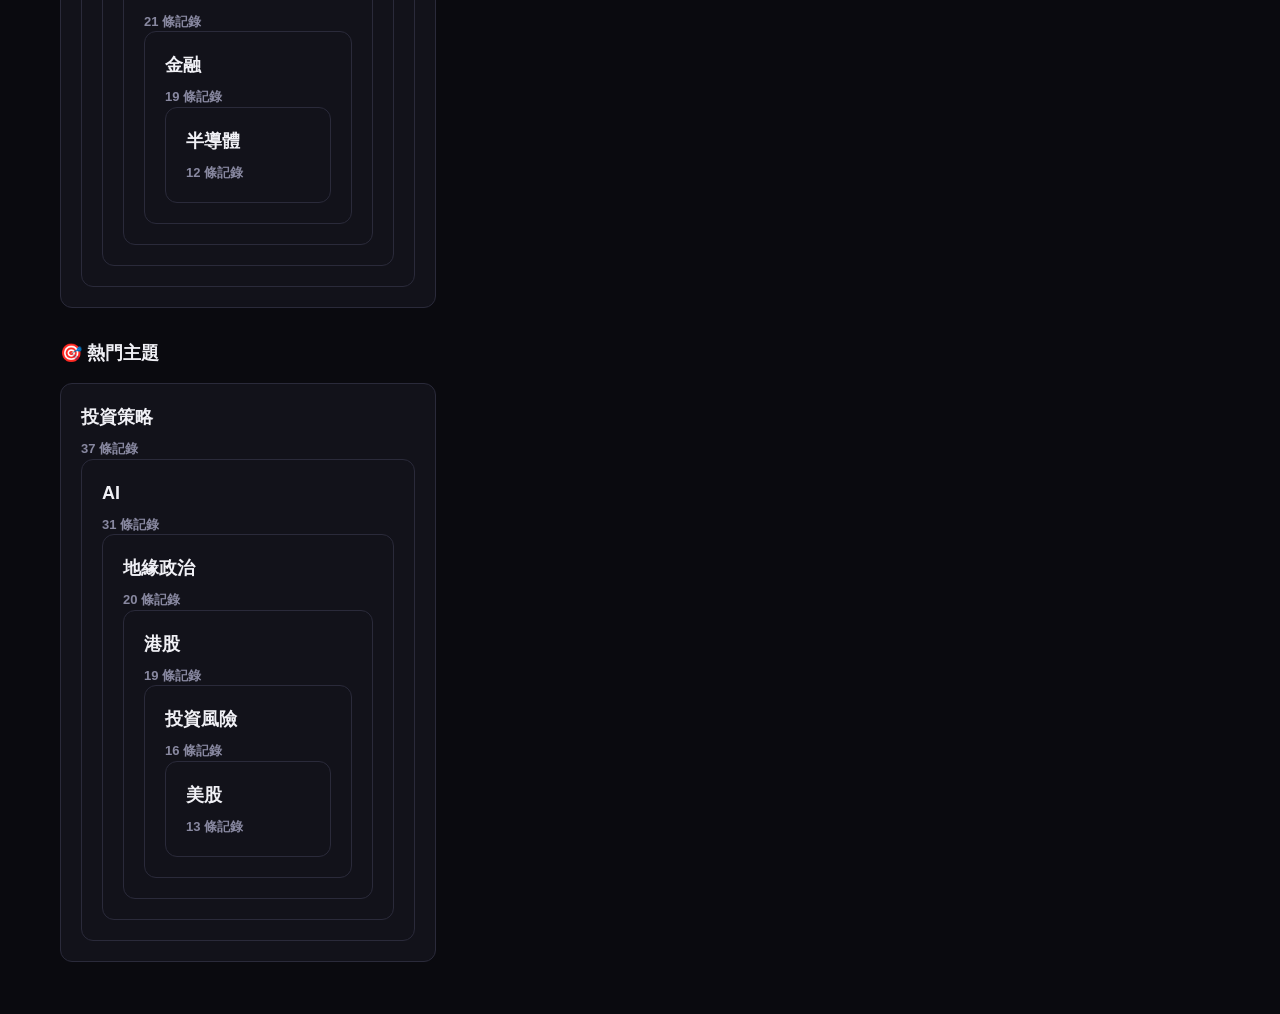
==== commit 252bb3ea: "chore: update vinest KB 2026-05-18T22:46:40Z" ====
--- a/index.html
+++ b/index.html
@@ -4,74 +4,32 @@
   <meta charset="UTF-8">
   <meta name="viewport" content="width=device-width, initial-scale=1.0">
   <title>VINEST YouTube 投資知識庫</title>
-  <link rel="stylesheet" href="styles.css?v=31">
+  <link rel="stylesheet" href="styles.css?v=21">
 </head>
 <body>
   <div class="container">
-    <header class="site-header">
-      <a href="index.html" class="brand">
-        <span class="brand-mark">🧠</span>
-        <span class="brand-text">
-          <span>Vinest Research Hub</span>
-          <strong>VINEST 投資知識庫</strong>
-        </span>
-      </a>
-      <nav class="site-nav">
+    <header>
+      <h1><a href="index.html">🧠 VINEST 投資知識庫</a></h1>
+      <nav>
         <a href="index.html" class="active">首頁</a>
         <a href="library.html">知識庫</a>
         <a href="#" onclick="openAddModal()">新增筆記</a>
       </nav>
     </header>
 
-    <section class="hero">
-      <div class="hero-layout">
-        <div>
-          <div class="hero-kicker">Open Design inspired · research workspace</div>
-          <h1>把零散投資內容變成一個乾淨、可導航、可追蹤嘅研究工作台。</h1>
-          <p class="lead">首頁而家更似 SaaS dashboard：先睇全局，再一層層落去公司、行業、主題同單篇 thesis。</p>
-          <div class="hero-actions">
-            <a class="btn" href="library.html">打開知識庫</a>
-            <a class="btn btn-secondary" href="#" onclick="openAddModal()">新增筆記</a>
-          </div>
-          <div class="hero-stats">
-            <div class="hero-stat"><span>Research mode</span><strong>Knowledge OS</strong></div>
-            <div class="hero-stat"><span>Workflow</span><strong>Idea → Thesis</strong></div>
-            <div class="hero-stat"><span>Sources</span><strong>YouTube / Note / PDF</strong></div>
-          </div>
-        </div>
-        <div class="hero-panels">
-          <div class="hero-panel">
-            <label>Workspace goal</label>
-            <strong>由內容收藏升級做 thesis engine</strong>
-            <p>每條筆記都可以連返去公司、行業、主題同投資論點。</p>
-          </div>
-          <div class="hero-panel">
-            <label>Navigation</label>
-            <strong>Home → Library → Entity → Detail</strong>
-            <p>用更清晰嘅產品路徑去做 scan、compare、drill-down。</p>
-          </div>
-          <div class="hero-panel">
-            <label>Visual system</label>
-            <strong>Glassy panels · grid backdrop · product hierarchy</strong>
-            <p>風格上更接近 Open Design / 新一代 research SaaS。</p>
-          </div>
-        </div>
-      </div>
-    </section>
-
-    <div class="search-panel">
-      <div class="search-bar">
-        <input type="text" id="searchInput" placeholder="搜尋公司、行業、主題、關鍵詞..." oninput="handleSearch()">
-        <select id="typeFilter" onchange="handleSearch()">
-          <option value="">全部類型</option>
-          <option value="youtube">YouTube</option>
-          <option value="note">筆記</option>
-          <option value="report">報告</option>
-          <option value="pdf">PDF</option>
-        </select>
-      </div>
+    <!-- Search -->
+    <div class="search-bar">
+      <input type="text" id="searchInput" placeholder="搜尋公司、行業、主題、關鍵詞..." oninput="handleSearch()">
+      <select id="typeFilter" onchange="handleSearch()">
+        <option value="">全部類型</option>
+        <option value="youtube">YouTube</option>
+        <option value="note">筆記</option>
+        <option value="report">報告</option>
+            <option value="pdf">PDF</option>
+      </select>
     </div>
 
+    <!-- KPI Cards -->
     <div class="kpi-grid">
       <div class="kpi-card">
         <label>總筆記數</label>
@@ -93,42 +51,25 @@
 
     <!-- Recent Entries -->
     <section class="section">
-      <div class="section-head">
-        <div>
-          <h2>📝 最近新增</h2>
-          <p class="section-copy">最近入庫的重點內容，適合快速掃描最新想法。</p>
-        </div>
-      </div>
+      <h2>📝 最近新增</h2>
       <div class="card-grid" id="recentGrid"></div>
     </section>
 
-    <section class="section">
-      <div class="section-head">
-        <div>
-          <h2>🏢 熱門公司</h2>
-          <p class="section-copy">目前最常出現、最值得回看脈絡的公司。</p>
-        </div>
-      </div>
+    <!-- Top Companies -->
+    <section class="section">
+      <h2>🏢 熱門公司</h2>
       <div class="card-grid" id="companyGrid"></div>
     </section>
 
-    <section class="section">
-      <div class="section-head">
-        <div>
-          <h2>📊 熱門行業</h2>
-          <p class="section-copy">按行業聚合線索，方便由宏觀落到公司層面。</p>
-        </div>
-      </div>
+    <!-- Top Sectors -->
+    <section class="section">
+      <h2>📊 熱門行業</h2>
       <div class="card-grid" id="sectorGrid"></div>
     </section>
 
-    <section class="section">
-      <div class="section-head">
-        <div>
-          <h2>🎯 熱門主題</h2>
-          <p class="section-copy">由 AI、估值、催化劑等主題切入，快速整理 thesis。</p>
-        </div>
-      </div>
+    <!-- Top Themes -->
+    <section class="section">
+      <h2>🎯 熱門主題</h2>
       <div class="card-grid" id="themeGrid"></div>
     </section>
   </div>
@@ -211,7 +152,7 @@
     </div>
   </div>
 
-  <script src="app.v22.js?v=31"></script>
+  <script src="app.v22.js"></script>
   <script>
     // Set default date
     document.getElementById('dateInput').value = new Date().toISOString().split('T')[0];
--- a/styles.css
+++ b/styles.css
@@ -1,911 +1,718 @@
 :root {
-  --bg: #07111f;
-  --bg-soft: #0c1727;
-  --panel: rgba(10, 18, 32, 0.78);
-  --panel-strong: #0f1a2b;
-  --panel-muted: #152238;
-  --border: rgba(148, 163, 184, 0.12);
-  --border-strong: rgba(110, 120, 255, 0.32);
-  --text: #edf3ff;
-  --muted: #8fa2bf;
-  --muted-strong: #c5d3e8;
-  --accent: #8b94ff;
-  --accent-2: #66e0d2;
-  --success: #34d399;
-  --danger: #fb7185;
-  --warning: #fbbf24;
-  --shadow: 0 24px 60px rgba(2, 6, 23, 0.38);
-  --header-bg: rgba(7, 13, 24, 0.72);
-  --header-border: rgba(148, 163, 184, 0.1);
-  --button-text: #06101e;
-  --hero-overlay-1: rgba(139, 148, 255, 0.12);
-  --hero-overlay-2: rgba(255,255,255,0.04);
-  --grid-line: rgba(255,255,255,0.025);
-  --radius: 24px;
-}
-
-:root[data-theme="light"] {
-  --bg: #eef4ff;
-  --bg-soft: #f7faff;
-  --panel: rgba(255, 255, 255, 0.86);
-  --panel-strong: #ffffff;
-  --panel-muted: #edf2fb;
-  --border: rgba(15, 23, 42, 0.08);
-  --border-strong: rgba(99, 102, 241, 0.24);
-  --text: #172033;
-  --muted: #5f6f85;
-  --muted-strong: #3d4b63;
-  --accent: #5865f2;
-  --accent-2: #0ea5a3;
-  --success: #059669;
-  --danger: #e11d48;
-  --warning: #d97706;
-  --shadow: 0 18px 44px rgba(43, 64, 103, 0.12);
-  --header-bg: rgba(255, 255, 255, 0.8);
-  --header-border: rgba(15, 23, 42, 0.07);
-  --button-text: #ffffff;
-  --hero-overlay-1: rgba(88, 101, 242, 0.1);
-  --hero-overlay-2: rgba(255,255,255,0.55);
-  --grid-line: rgba(15, 23, 42, 0.04);
-}
-
-* {
-  box-sizing: border-box;
-  margin: 0;
-  padding: 0;
-}
-
-html {
-  scroll-behavior: smooth;
-}
-
-body {
-  font-family: Inter, -apple-system, BlinkMacSystemFont, "Segoe UI", sans-serif;
-  color: var(--text);
-  line-height: 1.6;
-  min-height: 100vh;
-  background:
-    linear-gradient(var(--grid-line) 1px, transparent 1px),
-    linear-gradient(90deg, var(--grid-line) 1px, transparent 1px),
-    radial-gradient(circle at top left, color-mix(in srgb, var(--accent) 18%, transparent), transparent 30%),
-    radial-gradient(circle at top right, color-mix(in srgb, var(--accent-2) 12%, transparent), transparent 24%),
-    linear-gradient(180deg, var(--bg-soft) 0%, var(--bg) 100%);
-  background-size: 32px 32px, 32px 32px, auto, auto, auto;
-}
-
-a {
-  color: inherit;
-}
-
-button,
-input,
-select,
-textarea {
-  font: inherit;
-}
-
-.container {
-  width: min(1180px, calc(100% - 32px));
-  margin: 0 auto;
-  padding: 28px 0 72px;
-}
-
-.site-header {
+  --bg-primary: #0a0a0f;
+  --bg-secondary: #12121a;
+  --bg-card: #1a1a24;
+  --border: #2a2a3a;
+  --text-primary: #f0f0f5;
+  --text-secondary: #8888a0;
+  --accent: #6366f1;
+  --accent-hover: #818cf8;
+  --accent-soft: #4f46e5;
+  --success: #10b981;
+  --danger: #f43f5e;
+  --warning: #f59e0b;
+  --info: #3b82f6;
+}
+
+/* Channel Badge */
+.entry-channel {
+  margin-bottom: 10px;
+}
+.channel-badge {
+  display: inline-block;
+  padding: 4px 12px;
+  background: linear-gradient(135deg, var(--accent), var(--accent-soft));
+  color: white;
+  border-radius: 999px;
+  font-size: 12px;
+  font-weight: 600;
+}
+.channel-badge-large {
+  margin: 10px 0 14px 0;
+}
+.channel-badge-large span {
+  display: inline-block;
+  padding: 6px 16px;
+  background: linear-gradient(135deg, var(--accent), var(--accent-soft));
+  color: white;
+  border-radius: 999px;
+  font-size: 14px;
+  font-weight: 600;
+}
+
+/* Stock Recommendation with Reason */
+.stock-recommend {
+  display: flex;
+  align-items: flex-start;
+  gap: 8px;
+  margin: 6px 0;
+  padding: 8px 10px;
+  background: rgba(16, 185, 129, 0.1);
+  border-radius: 8px;
+  border-left: 3px solid var(--success);
+}
+.stock-recommend .stock-tag {
+  flex-shrink: 0;
+  padding: 4px 10px;
+  background: linear-gradient(135deg, var(--success), #059669);
+  color: white;
+  border-radius: 6px;
+  font-size: 12px;
+  font-weight: 600;
+}
+.stock-recommend .stock-reason {
+  flex: 1;
+  font-size: 12px;
+  color: var(--text-primary);
+  line-height: 1.4;
+  padding-left: 8px;
+}
+
+/* Investment Target Tags */
+.target-section {
+  margin: 10px 0;
+}
+.target-tag {
+  display: inline-block;
+  padding: 4px 12px;
+  background: rgba(16, 185, 129, 0.15);
+  color: var(--success);
+  border: 1px solid rgba(16, 185, 129, 0.3);
+  border-radius: 6px;
+  font-size: 12px;
+  font-weight: 600;
+  margin-right: 6px;
+  margin-bottom: 4px;
+}
+
+/* Entry Card - Enhanced */
+.entry-card {
+  background: var(--bg-secondary);
+  border: 1px solid var(--border);
+  border-radius: 16px;
+  padding: 20px;
+  cursor: pointer;
+  transition: all 0.25s ease;
+}
+.entry-card:hover {
+  border-color: var(--accent);
+  transform: translateY(-4px);
+  box-shadow: 0 8px 25px rgba(99, 102, 241, 0.15);
+}
+.entry-card h3 {
+  font-size: 17px;
+  margin-bottom: 8px;
+  line-height: 1.4;
+  color: var(--text-primary);
+}
+.entry-card .meta {
   display: flex;
   align-items: center;
-  justify-content: space-between;
-  gap: 16px;
-  padding: 12px 18px;
-  margin-bottom: 28px;
-  position: sticky;
-  top: 14px;
-  z-index: 20;
-  backdrop-filter: blur(16px);
-  background: var(--header-bg);
-  border: 1px solid var(--header-border);
-  border-radius: 20px;
-}
-
-.brand {
-  display: flex;
-  align-items: center;
-  gap: 14px;
-  text-decoration: none;
-}
-
-.brand-mark {
-  width: 44px;
-  height: 44px;
-  border-radius: 14px;
-  display: grid;
-  place-items: center;
-  font-size: 22px;
-  background: linear-gradient(135deg, rgba(139, 148, 255, 0.22), rgba(102, 224, 210, 0.18));
-  border: 1px solid rgba(139, 148, 255, 0.2);
-  box-shadow: inset 0 1px 0 rgba(255,255,255,0.06);
-}
-
-.brand-text strong {
-  display: block;
-  font-size: 18px;
-  letter-spacing: -0.03em;
-}
-
-.brand-text span {
-  display: block;
-  color: var(--muted);
-  font-size: 11px;
-  letter-spacing: 0.12em;
+  gap: 8px;
+  font-size: 12px;
+  color: var(--text-secondary);
+  margin-bottom: 12px;
+}
+.entry-card .summary {
+  font-size: 14px;
+  color: var(--text-secondary);
+  margin: 10px 0 14px 0;
+  line-height: 1.6;
+  display: -webkit-box;
+  -webkit-line-clamp: 2;
+  -webkit-box-orient: vertical;
+  overflow: hidden;
+}
+.entry-card .entry-extra {
+  font-size: 13px;
+  margin: 8px 0;
+  color: var(--text-secondary);
+  line-height: 1.5;
+}
+.entry-card .entry-extra .label {
+  color: var(--accent);
+  font-weight: 600;
+  font-size: 12px;
+}
+.entry-card .view-more {
+  margin-top: 14px;
+  padding-top: 12px;
+  border-top: 1px solid var(--border);
+  font-size: 13px;
+  color: var(--accent);
+  font-weight: 600;
+}
+
+/* KPI Cards - Enhanced */
+.kpi-card {
+  background: linear-gradient(145deg, var(--bg-secondary), var(--bg-card));
+  border: 1px solid var(--border);
+  border-radius: 16px;
+  padding: 24px;
+  text-align: center;
+  transition: all 0.2s;
+}
+.kpi-card:hover {
+  border-color: var(--accent);
+  transform: translateY(-2px);
+}
+.kpi-card label { 
+  display: block; 
+  color: var(--text-secondary); 
+  font-size: 13px; 
+  margin-bottom: 8px;
   text-transform: uppercase;
-}
-
-.site-nav {
+  letter-spacing: 0.5px;
+}
+.kpi-card strong { 
+  display: block; 
+  font-size: 36px; 
+  font-weight: 700;
+  background: linear-gradient(135deg, var(--accent), var(--accent-hover));
+  -webkit-background-clip: text;
+  -webkit-text-fill-color: transparent;
+}
+
+/* Section Headers */
+.section h2 {
+  font-size: 20px;
+  margin-bottom: 18px;
+  color: var(--text-primary);
   display: flex;
   align-items: center;
   gap: 10px;
-  flex-wrap: wrap;
-}
-
-.site-nav a {
-  color: var(--muted);
-  text-decoration: none;
-  padding: 9px 14px;
+}
+
+/* Entity Cards - Enhanced */
+.entity-card {
+  background: var(--bg-secondary);
+  border: 1px solid var(--border);
+  border-radius: 14px;
+  padding: 20px;
+  cursor: pointer;
+  transition: all 0.25s ease;
+}
+.entity-card:hover {
+  border-color: var(--success);
+  transform: translateY(-3px);
+  box-shadow: 0 6px 20px rgba(16, 185, 129, 0.1);
+}
+.entity-card h3 { font-size: 16px; margin-bottom: 8px; }
+.entity-card .count { 
+  font-size: 13px; 
+  color: var(--success);
+  font-weight: 600;
+}
+
+/* Tags */
+.tag {
+  display: inline-block;
+  padding: 5px 12px;
+  background: var(--bg-card);
   border-radius: 999px;
-  border: 1px solid transparent;
-  transition: 0.2s ease;
-}
-
-.site-nav a:hover,
-.site-nav a.active {
-  color: var(--text);
-  border-color: var(--border);
-  background: rgba(255,255,255,0.05);
-}
-
-.theme-toggle {
+  font-size: 12px;
+  color: var(--text-secondary);
+  transition: all 0.2s;
+}
+.tag:hover {
+  background: var(--accent);
+  color: white;
+}
+.tag.company { background: rgba(59, 130, 246, 0.15); color: #60a5fa; }
+.tag.sector { background: rgba(16, 185, 129, 0.15); color: #34d399; }
+.tag.theme { background: rgba(168, 85, 247, 0.15); color: #c084fc; }
+
+/* Buttons */
+.btn {
   display: inline-flex;
   align-items: center;
+  gap: 6px;
+  padding: 12px 20px;
+  background: linear-gradient(135deg, var(--accent), var(--accent-soft));
+  color: white;
+  border: none;
+  border-radius: 10px;
+  cursor: pointer;
+  font-size: 14px;
+  font-weight: 600;
+  text-decoration: none;
+  transition: all 0.2s;
+}
+.btn:hover { 
+  background: linear-gradient(135deg, var(--accent-hover), var(--accent));
+  transform: translateY(-1px);
+}
+
+/* Search */
+.search-bar input, .search-bar select {
+  padding: 14px 18px;
+  background: var(--bg-secondary);
+  border: 1px solid var(--border);
+  border-radius: 12px;
+  color: var(--text-primary);
+  font-size: 14px;
+  transition: all 0.2s;
+}
+.search-bar input:focus { 
+  outline: none; 
+  border-color: var(--accent);
+  box-shadow: 0 0 0 3px rgba(99, 102, 241, 0.1);
+}
+
+/* Header */
+header {
+  display: flex;
+  justify-content: space-between;
+  align-items: center;
+  padding: 20px 0;
+  border-bottom: 1px solid var(--border);
+  margin-bottom: 28px;
+}
+header h1 { 
+  font-size: 26px; 
+  background: linear-gradient(135deg, var(--accent), var(--success));
+  -webkit-background-clip: text;
+  -webkit-text-fill-color: transparent;
+}
+header h1 a { 
+  color: var(--text-primary); 
+  text-decoration: none; 
+}
+header nav { display: flex; gap: 24px; }
+header nav a { 
+  color: var(--text-secondary); 
+  text-decoration: none;
+  font-weight: 500;
+  transition: color 0.2s;
+}
+header nav a:hover, header nav a.active { 
+  color: var(--accent); 
+}
+
+/* Detail Page - Enhanced */
+.detail-header { margin-bottom: 28px; }
+.detail-header h1 { font-size: 32px; margin-bottom: 16px; line-height: 1.3; }
+.detail-header .meta { 
+  display: flex; 
+  gap: 16px; 
+  color: var(--text-secondary); 
+  font-size: 14px; 
+  flex-wrap: wrap;
+}
+.detail-header .source a { color: var(--accent); }
+
+.point-card {
+  background: var(--bg-secondary);
+  border-radius: 12px;
+  padding: 20px;
+  border: 1px solid var(--border);
+}
+.point-card h4 { 
+  font-size: 14px; 
+  margin-bottom: 12px; 
+  display: flex;
+  align-items: center;
   gap: 8px;
-  padding: 9px 14px;
-  border-radius: 999px;
-  border: 1px solid var(--border);
-  background: rgba(255,255,255,0.05);
-  color: var(--text);
-  cursor: pointer;
-}
-
-.theme-toggle:hover {
-  background: rgba(255,255,255,0.08);
-}
-
-.btn,
-.hero-btn,
-.back {
+}
+.point-card.bull h4 { color: var(--success); }
+.point-card.bear h4 { color: var(--danger); }
+.point-card.catalyst h4 { color: var(--warning); }
+.point-card.risk h4 { color: var(--danger); }
+.point-card ul { padding-left: 20px; font-size: 14px; line-height: 1.6; }
+
+.summary-large { 
+  font-size: 17px; 
+  line-height: 1.7; 
+  margin: 14px 0; 
+  color: var(--text-primary);
+}
+.stock-tag { 
+  display: inline-block; 
+  padding: 8px 16px; 
+  background: linear-gradient(135deg, var(--success), #059669); 
+  color: white; 
+  border-radius: 999px; 
+  font-weight: 600;
+  font-size: 13px;
+}
+.detail-section ul { padding-left: 20px; }
+.detail-section li { margin: 8px 0; line-height: 1.6; }
+
+/* Responsive */
+@media (max-width: 768px) {
+  .kpi-grid { grid-template-columns: repeat(2, 1fr); }
+  .points-grid { grid-template-columns: 1fr; }
+  .card-grid { grid-template-columns: 1fr; }
+  header { flex-direction: column; gap: 16px; text-align: center; }
+  .detail-header h1 { font-size: 24px; }
+}
+
+* { box-sizing: border-box; margin: 0; padding: 0; }
+
+body {
+  font-family: -apple-system, BlinkMacSystemFont, "Segoe UI", Roboto, sans-serif;
+  background: var(--bg-primary);
+  color: var(--text-primary);
+  line-height: 1.5;
+  min-height: 100vh;
+}
+
+.container { max-width: 1200px; margin: 0 auto; padding: 20px; }
+
+/* Header */
+header {
+  display: flex;
+  justify-content: space-between;
+  align-items: center;
+  padding: 16px 0;
+  border-bottom: 1px solid var(--border);
+  margin-bottom: 24px;
+}
+header h1 { font-size: 24px; }
+header h1 a { color: var(--text-primary); text-decoration: none; }
+header nav { display: flex; gap: 20px; }
+header nav a { color: var(--text-secondary); text-decoration: none; }
+header nav a:hover, header nav a.active { color: var(--accent); }
+
+/* Buttons */
+.btn {
   display: inline-flex;
   align-items: center;
+  gap: 6px;
+  padding: 10px 16px;
+  background: var(--accent);
+  color: white;
+  border: none;
+  border-radius: 8px;
+  cursor: pointer;
+  font-size: 14px;
+  text-decoration: none;
+}
+.btn:hover { background: var(--accent-hover); }
+.btn-secondary { background: var(--bg-card); border: 1px solid var(--border); }
+.btn-danger { background: var(--danger); }
+
+/* Search */
+.search-bar {
+  display: flex;
+  gap: 12px;
+  margin-bottom: 24px;
+}
+.search-bar input, .search-bar select {
+  padding: 12px 16px;
+  background: var(--bg-secondary);
+  border: 1px solid var(--border);
+  border-radius: 8px;
+  color: var(--text-primary);
+  font-size: 14px;
+}
+.search-bar input { flex: 1; }
+.search-bar input:focus { outline: none; border-color: var(--accent); }
+
+/* KPI Cards */
+.kpi-grid {
+  display: grid;
+  grid-template-columns: repeat(4, 1fr);
+  gap: 16px;
+  margin-bottom: 32px;
+}
+.kpi-card {
+  background: var(--bg-secondary);
+  border: 1px solid var(--border);
+  border-radius: 12px;
+  padding: 20px;
+  text-align: center;
+}
+.kpi-card label { display: block; color: var(--text-secondary); font-size: 13px; margin-bottom: 8px; }
+.kpi-card strong { display: block; font-size: 32px; font-weight: 600; }
+
+/* Section */
+.section { margin-bottom: 32px; }
+.section h2 { font-size: 18px; margin-bottom: 16px; color: var(--text-primary); }
+
+/* Cards */
+.card-grid {
+  display: grid;
+  grid-template-columns: repeat(auto-fill, minmax(320px, 1fr));
+  gap: 16px;
+}
+.entry-card, .entity-card {
+  background: var(--bg-secondary);
+  border: 1px solid var(--border);
+  border-radius: 12px;
+  padding: 20px;
+  cursor: pointer;
+  transition: all 0.2s;
+}
+.entry-card:hover, .entity-card:hover {
+  border-color: var(--accent);
+  transform: translateY(-2px);
+}
+.entry-card h3 { font-size: 16px; margin-bottom: 8px; }
+.entry-card .meta { font-size: 12px; color: var(--text-secondary); margin-bottom: 12px; }
+.entry-card .summary { font-size: 14px; color: var(--text-secondary); margin-bottom: 12px; }
+.entry-card .tags { display: flex; flex-wrap: wrap; gap: 6px; }
+.tag {
+  display: inline-block;
+  padding: 4px 10px;
+  background: var(--bg-card);
+  border-radius: 999px;
+  font-size: 12px;
+  color: var(--text-secondary);
+}
+.tag.company { background: #1e3a5f; color: #60a5fa; }
+.tag.sector { background: #14532d; color: #4ade80; }
+.tag.theme { background: #4c1d95; color: #c084fc; }
+
+/* Entity Cards */
+.entity-card h3 { font-size: 18px; margin-bottom: 8px; }
+.entity-card .count { font-size: 13px; color: var(--text-secondary); }
+.entity-card .ticker { color: var(--accent); font-weight: 600; }
+
+/* Detail Page */
+.detail-header { margin-bottom: 24px; }
+.detail-header h1 { font-size: 28px; margin-bottom: 12px; }
+.detail-header .meta { display: flex; gap: 16px; color: var(--text-secondary); font-size: 14px; }
+.detail-header .source a { color: var(--accent); }
+
+.detail-section { margin-bottom: 24px; }
+.detail-section h3 { font-size: 16px; margin-bottom: 12px; color: var(--text-secondary); }
+.detail-section p { line-height: 1.7; }
+
+.points-grid {
+  display: grid;
+  grid-template-columns: repeat(2, 1fr);
+  gap: 16px;
+}
+.point-card {
+  background: var(--bg-secondary);
+  border-radius: 8px;
+  padding: 16px;
+}
+.point-card h4 { font-size: 14px; margin-bottom: 8px; }
+.point-card.bull h4 { color: var(--success); }
+.point-card.bear h4 { color: var(--danger); }
+.point-card.catalyst h4 { color: var(--warning); }
+.point-card.risk h4 { color: var(--danger); }
+.point-card ul { padding-left: 20px; font-size: 14px; }
+
+.related-section { margin-top: 32px; }
+.related-section h3 { margin-bottom: 16px; }
+
+/* Form */
+.form-group { margin-bottom: 20px; }
+.form-group label { display: block; margin-bottom: 8px; font-size: 14px; color: var(--text-secondary); }
+.form-group input, .form-group textarea, .form-group select {
+  width: 100%;
+  padding: 12px;
+  background: var(--bg-secondary);
+  border: 1px solid var(--border);
+  border-radius: 8px;
+  color: var(--text-primary);
+  font-size: 14px;
+}
+.form-group textarea { min-height: 100px; resize: vertical; }
+.form-group input:focus, .form-group textarea:focus { outline: none; border-color: var(--accent); }
+
+/* Modal */
+.modal-overlay {
+  position: fixed; inset: 0;
+  background: rgba(0,0,0,0.7);
+  display: none;
+  align-items: center;
   justify-content: center;
-  gap: 8px;
-  min-height: 44px;
-  padding: 11px 18px;
-  border-radius: 14px;
-  border: 1px solid transparent;
+  z-index: 1000;
+}
+.modal-overlay.active { display: flex; }
+.modal {
+  background: var(--bg-secondary);
+  border-radius: 16px;
+  padding: 32px;
+  max-width: 700px;
+  width: 90%;
+  max-height: 90vh;
+  overflow-y: auto;
+}
+.modal h2 { margin-bottom: 24px; }
+.modal-actions { display: flex; gap: 12px; justify-content: flex-end; margin-top: 24px; }
+
+/* Empty State */
+.empty-state {
+  text-align: center;
+  padding: 60px 20px;
+  color: var(--text-secondary);
+}
+
+/* Responsive */
+@media (max-width: 768px) {
+  .kpi-grid { grid-template-columns: repeat(2, 1fr); }
+  .points-grid { grid-template-columns: 1fr; }
+  .card-grid { grid-template-columns: 1fr; }
+  header { flex-direction: column; gap: 16px; }
+}
+
+/* Tags Display */
+.tags-display { display: flex; flex-wrap: wrap; gap: 8px; margin-top: 12px; }
+
+/* Entry Card Rich Styles */
+.entry-card .entry-extra {
+  font-size: 13px;
+  margin: 6px 0;
+  color: var(--text-secondary);
+  line-height: 1.4;
+}
+.entry-card .entry-extra .label {
+  color: var(--accent);
+  font-weight: 500;
+}
+.entry-card .entry-extra a {
+  color: var(--accent);
+  text-decoration: underline;
+}
+.entry-card .summary {
+  font-size: 14px;
+  color: var(--text-secondary);
+  margin: 10px 0;
+  line-height: 1.5;
+}
+.entry-card .view-more {
+  margin-top: 12px;
+  padding-top: 10px;
+  border-top: 1px solid var(--border);
+  font-size: 13px;
+  color: var(--accent);
+  font-weight: 500;
+}
+
+/* Entry Card Rich Styles */
+.entry-card .entry-extra {
+  font-size: 13px;
+  margin: 6px 0;
+  color: var(--text-secondary);
+  line-height: 1.4;
+}
+.entry-card .entry-extra .label {
+  color: var(--accent);
+  font-weight: 500;
+}
+.entry-card .entry-extra a {
+  color: var(--accent);
+  text-decoration: underline;
+}
+.entry-card .summary {
+  font-size: 14px;
+  color: var(--text-secondary);
+  margin: 10px 0;
+  line-height: 1.5;
+}
+.entry-card .view-more {
+  margin-top: 12px;
+  padding-top: 10px;
+  border-top: 1px solid var(--border);
+  font-size: 13px;
+  color: var(--accent);
+  font-weight: 500;
+}
+
+.summary-large { font-size: 16px; line-height: 1.6; margin: 10px 0; }
+.link-btn { display: inline-block; padding: 8px 16px; background: #ef4444; color: white; text-decoration: none; border-radius: 6px; }
+.link-btn:hover { background: #dc2626; }
+.stocks-list { display: flex; flex-wrap: wrap; gap: 8px; }
+.stock-tag { display: inline-block; padding: 6px 14px; background: #059669; color: white; border-radius: 999px; font-weight: 500; }
+.detail-section ul { padding-left: 20px; }
+.detail-section li { margin: 6px 0; line-height: 1.5; }
+
+
+/* Entry Card Link */
+.entry-card-link {
+  display: block;
   text-decoration: none;
-  font-weight: 600;
-  transition: transform 0.18s ease, box-shadow 0.18s ease, background 0.18s ease;
-  cursor: pointer;
-}
-
-.btn,
-.hero-btn.primary {
-  color: var(--button-text);
-  background: linear-gradient(135deg, #c8d1ff, #7c8cff 55%, #4fd1c5);
-  box-shadow: 0 14px 30px rgba(79, 129, 255, 0.28);
-}
-
-.btn:hover,
-.hero-btn:hover,
-.back:hover {
-  transform: translateY(-1px);
-}
-
-.btn-secondary,
-.hero-btn.secondary,
-.back,
-.btn-ghost {
-  color: var(--text);
-  background: rgba(255,255,255,0.04);
-  border-color: var(--border);
-  box-shadow: none;
-}
-
-.hero {
-  position: relative;
-  overflow: hidden;
-  padding: 36px;
-  margin-bottom: 28px;
-  border-radius: 32px;
-  background:
-    linear-gradient(135deg, var(--hero-overlay-1), transparent 38%),
-    linear-gradient(180deg, var(--hero-overlay-2), rgba(255,255,255,0.02)),
-    color-mix(in srgb, var(--panel-strong) 86%, transparent);
-  border: 1px solid rgba(148, 163, 184, 0.12);
-  box-shadow: var(--shadow);
-}
-
-.hero::before {
-  content: "";
-  position: absolute;
-  inset: 0;
-  background:
-    linear-gradient(rgba(255,255,255,0.03) 1px, transparent 1px),
-    linear-gradient(90deg, rgba(255,255,255,0.03) 1px, transparent 1px);
-  background-size: 28px 28px;
-  mask-image: linear-gradient(180deg, rgba(0,0,0,0.7), transparent 85%);
-  pointer-events: none;
-}
-
-.hero::after {
-  content: "";
-  position: absolute;
-  inset: auto -90px -90px auto;
-  width: 240px;
-  height: 240px;
-  border-radius: 999px;
-  background: radial-gradient(circle, rgba(102, 224, 210, 0.14), transparent 70%);
-  pointer-events: none;
-}
-
-.hero-kicker {
-  display: inline-flex;
-  align-items: center;
-  gap: 8px;
-  padding: 8px 12px;
-  border-radius: 999px;
-  border: 1px solid rgba(139, 148, 255, 0.18);
-  background: rgba(139, 148, 255, 0.08);
-  color: var(--muted-strong);
+  color: inherit;
+}
+
+/* Key Points Preview on Homepage */
+.key-points-preview {
+  margin: 10px 0;
+}
+.kp-tag {
+  display: block;
   font-size: 11px;
-  letter-spacing: 0.12em;
-  text-transform: uppercase;
-}
-
-.hero h1,
-.detail-header h1 {
-  font-size: clamp(32px, 5vw, 56px);
-  line-height: 1.02;
-  letter-spacing: -0.04em;
-  margin: 14px 0 14px;
-}
-
-.hero p,
-.hero .meta,
-.detail-header .meta,
-.lead {
-  color: var(--muted);
-  font-size: 15px;
-  max-width: 760px;
-}
-
-.hero-layout {
-  display: grid;
-  grid-template-columns: minmax(0, 1.35fr) minmax(280px, 0.8fr);
-  gap: 22px;
-  align-items: stretch;
-}
-
-.hero-actions,
-.hero-stats,
-.meta-chips,
-.tags-display,
-.metrics-row {
-  display: flex;
-  flex-wrap: wrap;
-  gap: 10px;
-}
-
-.hero-stats {
-  margin-top: 22px;
-}
-
-.hero-panels {
-  display: grid;
-  gap: 12px;
-  align-content: start;
-}
-
-.hero-panel {
-  padding: 16px 18px;
+  color: #8888a0;
+  padding: 3px 0;
+  line-height: 1.4;
+}
+
+
+/* Entry Card - Better Visual Separation */
+.entry-card-link {
+  display: block;
+  background: var(--bg-secondary);
+  border: 1px solid var(--border);
+  border-radius: 16px;
+  padding: 20px;
+  margin-bottom: 16px;
+  text-decoration: none;
+  color: inherit;
+  transition: all 0.25s ease;
+}
+
+.entry-card-link:hover {
+  border-color: var(--accent);
+  transform: translateY(-2px);
+  box-shadow: 0 4px 20px rgba(99, 102, 241, 0.15);
+}
+
+.entry-card-link .entry-channel {
+  margin-bottom: 12px;
+}
+
+.entry-card-link .channel-badge {
+  display: inline-block;
+  padding: 4px 12px;
+  background: linear-gradient(135deg, var(--accent), var(--accent-soft);
+  color: white;
   border-radius: 20px;
-  background: rgba(255,255,255,0.04);
-  border: 1px solid rgba(148, 163, 184, 0.1);
-}
-
-:root[data-theme="light"] .theme-toggle,
-:root[data-theme="light"] .site-nav a:hover,
-:root[data-theme="light"] .site-nav a.active,
-:root[data-theme="light"] .hero-panel,
-:root[data-theme="light"] .hero-stat,
-:root[data-theme="light"] .meta-chip,
-:root[data-theme="light"] .search-bar input,
-:root[data-theme="light"] .search-bar select,
-:root[data-theme="light"] .form-group input,
-:root[data-theme="light"] .form-group textarea,
-:root[data-theme="light"] .form-group select {
-  background: rgba(255,255,255,0.72);
-}
-
-:root[data-theme="light"] .btn-secondary,
-:root[data-theme="light"] .hero-btn.secondary,
-:root[data-theme="light"] .back,
-:root[data-theme="light"] .btn-ghost {
-  background: rgba(255,255,255,0.72);
-}
-
-:root[data-theme="light"] .channel-badge,
-:root[data-theme="light"] .channel-badge-large span,
-:root[data-theme="light"] .stock-tag,
-:root[data-theme="light"] .detail-badge.primary {
-  color: #223;
-}
-
-.hero-panel label {
-  display: block;
-  color: var(--muted);
-  font-size: 11px;
-  text-transform: uppercase;
-  letter-spacing: 0.12em;
-  margin-bottom: 8px;
-}
-
-.hero-panel strong {
-  display: block;
-  font-size: 18px;
-  line-height: 1.25;
-  margin-bottom: 6px;
-}
-
-.hero-panel p {
-  font-size: 13px;
-  color: var(--muted-strong);
-}
-
-.hero-stat,
-.meta-chip {
-  min-width: 140px;
-  padding: 14px 16px;
-  border-radius: 18px;
-  background: rgba(255,255,255,0.03);
-  border: 1px solid rgba(148, 163, 184, 0.1);
-}
-
-.hero-stat span,
-.meta-chip {
-  color: var(--muted);
-  font-size: 12px;
-}
-
-.hero-stat strong {
-  display: block;
-  margin-top: 4px;
-  font-size: 24px;
-  color: var(--text);
-}
-
-.search-panel,
-.section,
-.detail-section,
-.point-card,
-.modal,
-.portfolio-app,
-.logic-chain,
-.cross-ref,
-.core-thesis-item,
-.case-item,
-.mini-card,
-.thesis-box,
-.related-section,
-.section-card {
-  background: var(--panel);
-  backdrop-filter: blur(14px);
-  border: 1px solid var(--border);
-  border-radius: var(--radius);
-  box-shadow: var(--shadow);
-}
-
-.search-panel,
-.section,
-.detail-section,
-.related-section {
-  position: relative;
-}
-
-.search-panel::before,
-.section::before,
-.detail-section::before,
-.related-section::before {
-  content: "";
-  position: absolute;
-  inset: 0 0 auto 0;
-  height: 1px;
-  background: linear-gradient(90deg, transparent, rgba(255,255,255,0.1), transparent);
-}
-
-.search-panel {
-  padding: 18px;
-  margin-bottom: 28px;
-}
-
-.search-bar {
-  display: grid;
-  gap: 12px;
-  grid-template-columns: repeat(12, minmax(0, 1fr));
-}
-
-.search-bar input,
-.search-bar select,
-.form-group input,
-.form-group textarea,
-.form-group select {
-  width: 100%;
-  background: rgba(255,255,255,0.04);
-  color: var(--text);
-  border: 1px solid rgba(148, 163, 184, 0.14);
-  border-radius: 14px;
-  min-height: 48px;
-  padding: 12px 14px;
-}
-
-.search-bar input {
-  grid-column: span 5;
-}
-
-.search-bar select {
-  grid-column: span 2;
-}
-
-.search-bar input:focus,
-.search-bar select:focus,
-.form-group input:focus,
-.form-group textarea:focus,
-.form-group select:focus {
-  outline: none;
-  border-color: var(--border-strong);
-  box-shadow: 0 0 0 4px rgba(124, 140, 255, 0.14);
-}
-
-.kpi-grid,
-.card-grid,
-.points-grid,
-.stock-grid,
-.core-thesis-grid,
-.bull-bear-grid {
-  display: grid;
-  gap: 18px;
-}
-
-.kpi-grid {
-  grid-template-columns: repeat(4, minmax(0, 1fr));
-  margin-bottom: 30px;
-}
-
-.card-grid {
-  grid-template-columns: repeat(3, minmax(0, 1fr));
-}
-
-.points-grid,
-.stock-grid,
-.core-thesis-grid,
-.bull-bear-grid {
-  grid-template-columns: repeat(2, minmax(0, 1fr));
-}
-
-.kpi-card,
-.entry-card-link,
-.entity-card {
-  display: block;
-  height: 100%;
-  text-decoration: none;
-  background: linear-gradient(180deg, rgba(255,255,255,0.045), rgba(255,255,255,0.02));
-  border: 1px solid var(--border);
-  border-radius: 24px;
-  padding: 22px;
-  transition: transform 0.2s ease, border-color 0.2s ease, box-shadow 0.2s ease;
-}
-
-.kpi-card:hover,
-.entry-card-link:hover,
-.entity-card:hover {
-  transform: translateY(-4px);
-  border-color: rgba(139, 148, 255, 0.28);
-  box-shadow: 0 18px 36px rgba(15, 23, 42, 0.34);
-}
-
-.kpi-card label {
-  color: var(--muted);
-  text-transform: uppercase;
-  letter-spacing: 0.08em;
-  font-size: 12px;
-}
-
-.kpi-card strong {
-  display: block;
-  margin-top: 10px;
-  font-size: clamp(30px, 4vw, 40px);
-  line-height: 1;
-}
-
-.section {
-  padding: 26px;
-  margin-bottom: 24px;
-}
-
-.section-head {
-  display: flex;
-  align-items: end;
-  justify-content: space-between;
-  gap: 16px;
-  margin-bottom: 18px;
-}
-
-.section h2,
-.section h3,
-.detail-section h3,
-.related-section h3 {
-  font-size: 22px;
-  line-height: 1.15;
-  letter-spacing: -0.03em;
-}
-
-.section-copy,
-.detail-section p,
-.entry-card .summary,
-.entry-card .entry-extra,
-.point-card ul,
-.detail-section ul,
-.portfolio-value,
-.core-thesis-item .val,
-.case-item .thesis {
-  color: var(--muted-strong);
-}
-
-.entry-card-link h3,
-.entity-card h3 {
-  font-size: 20px;
-  line-height: 1.25;
+  font-size: 12px;
+  font-weight: 600;
+}
+
+.entry-card-link h3 {
+  font-size: 17px;
+  font-weight: 600;
   margin-bottom: 10px;
-}
-
-.entry-card .meta,
-.entity-card .count,
-.view-more,
-.entry-extra .label,
-.channel-badge,
-.portfolio-label,
-.core-thesis-item .key,
-.case-item .meta {
-  color: var(--muted);
-  font-size: 12px;
-}
-
-.entry-card .summary {
-  font-size: 14px;
-  margin: 12px 0 14px;
+  color: var(--text-primary);
+  line-height: 1.4;
+}
+
+.entry-card-link .meta {
+  font-size: 12px;
+  color: var(--text-secondary);
+  margin-bottom: 12px;
+}
+
+.entry-card-link .summary {
+  font-size: 14px;
+  color: var(--text-secondary);
+  line-height: 1.6;
   display: -webkit-box;
   -webkit-line-clamp: 3;
   -webkit-box-orient: vertical;
   overflow: hidden;
-}
-
-.entry-channel {
-  margin-bottom: 10px;
-}
-
-.channel-badge,
-.channel-badge-large span,
-.pill,
-.metric-pill,
-.stock-tag,
-.tag,
-.detail-badge {
-  display: inline-flex;
-  align-items: center;
-  gap: 6px;
-  border-radius: 999px;
-  border: 1px solid transparent;
-  padding: 7px 12px;
-  font-weight: 600;
-}
-
-.channel-badge,
-.channel-badge-large span,
-.stock-tag,
-.detail-badge.primary {
-  color: #e9edff;
-  background: rgba(124, 140, 255, 0.16);
-  border-color: rgba(124, 140, 255, 0.26);
-}
-
-.stock-recommend {
-  display: flex;
-  align-items: flex-start;
-  gap: 10px;
-  padding: 12px;
-  margin-top: 10px;
-  border-radius: 16px;
-  background: rgba(52, 211, 153, 0.08);
-  border: 1px solid rgba(52, 211, 153, 0.16);
-}
-
-.stock-reason {
-  color: var(--muted-strong);
+  margin-bottom: 14px;
+}
+
+.entry-card-link .view-more {
   font-size: 13px;
-}
-
-.tags,
-.tags-display {
-  margin-top: 14px;
-}
-
-.tag {
-  text-decoration: none;
-  background: rgba(255,255,255,0.05);
-  border-color: rgba(148, 163, 184, 0.12);
-  color: var(--muted-strong);
-  font-size: 12px;
-}
-
-.tag.company { background: rgba(96, 165, 250, 0.12); border-color: rgba(96, 165, 250, 0.2); color: #b8d5ff; }
-.tag.sector { background: rgba(52, 211, 153, 0.12); border-color: rgba(52, 211, 153, 0.2); color: #baf7df; }
-.tag.theme { background: rgba(251, 191, 36, 0.12); border-color: rgba(251, 191, 36, 0.2); color: #fde7a3; }
-
-.view-more {
-  display: inline-flex;
-  margin-top: 16px;
-  color: #ccd5ff;
-}
-
-.entity-card .count {
-  margin-top: 8px;
-  font-size: 13px;
-}
-
-.detail-header,
-.related-section,
-.detail-section {
-  padding: 24px;
-  margin-bottom: 20px;
-}
-
-.detail-header {
-  background: linear-gradient(135deg, rgba(124, 140, 255, 0.14), transparent 40%), rgba(8, 17, 31, 0.88);
-  border: 1px solid rgba(124, 140, 255, 0.18);
-  border-radius: 28px;
-  box-shadow: var(--shadow);
-}
-
-.detail-header .meta {
-  display: flex;
-  flex-wrap: wrap;
-  gap: 12px;
-  margin-top: 14px;
-}
-
-.point-card h4,
-.detail-section h3 {
-  margin-bottom: 14px;
-}
-
-.point-card ul,
-.detail-section ul,
-.catalyst-list,
-.risk-list {
-  padding-left: 20px;
-}
-
-.point-card li,
-.detail-section li,
-.catalyst-list li,
-.risk-list li {
-  margin: 8px 0;
-}
-
-.point-card.bull { border-color: rgba(52, 211, 153, 0.24); }
-.point-card.bear,
-.point-card.risk { border-color: rgba(251, 113, 133, 0.24); }
-.point-card.catalyst { border-color: rgba(251, 191, 36, 0.24); }
-.point-card.bull h4,
-.positive-cat { color: var(--success); }
-.point-card.bear h4,
-.point-card.risk h4,
-.negative-cat { color: var(--danger); }
-.point-card.catalyst h4 { color: var(--warning); }
-
-.empty-state {
-  padding: 54px 24px;
-  text-align: center;
-  border-radius: 24px;
-  border: 1px dashed rgba(148, 163, 184, 0.18);
-  color: var(--muted);
-  background: rgba(255,255,255,0.03);
-}
-
-.modal-overlay {
-  position: fixed;
-  inset: 0;
-  display: none;
-  align-items: center;
-  justify-content: center;
-  padding: 24px;
-  background: rgba(3, 8, 20, 0.72);
-  backdrop-filter: blur(8px);
-  z-index: 1000;
-}
-
-.modal-overlay.active {
-  display: flex;
-}
-
-.modal {
-  width: min(820px, 100%);
-  max-height: 90vh;
-  overflow: auto;
-  padding: 28px;
-}
-
-.form-group {
-  margin-bottom: 16px;
-}
-
-.form-group label {
-  display: block;
-  margin-bottom: 8px;
-  color: var(--muted-strong);
-  font-size: 13px;
-}
-
-.form-group textarea {
-  min-height: 110px;
-  resize: vertical;
-}
-
-.modal-actions {
-  display: flex;
-  justify-content: flex-end;
-  gap: 12px;
-  margin-top: 20px;
-}
-
-.back {
-  margin-bottom: 18px;
-}
-
-.loading {
-  text-align: center;
-  color: var(--muted);
-  padding: 40px 0;
-}
-
-.portfolio-row {
-  display: flex;
-  gap: 18px;
-  padding: 12px 0;
-  border-bottom: 1px solid rgba(148, 163, 184, 0.12);
-}
-
-.portfolio-row:last-child {
-  border-bottom: 0;
-}
-
-.portfolio-label {
-  min-width: 150px;
-}
-
-.thesis-box,
-.logic-chain,
-.cross-ref,
-.core-thesis-item,
-.case-item,
-.mini-card {
-  padding: 16px;
-  box-shadow: none;
-  border-radius: 20px;
-}
-
-.core-thesis-item .key,
-.case-item .meta {
-  text-transform: uppercase;
-  letter-spacing: 0.08em;
-}
-
-.quote-box {
-  margin: 10px 0;
-  padding: 14px 16px;
-  border-left: 3px solid var(--warning);
-  border-radius: 16px;
-  background: rgba(251, 191, 36, 0.08);
-  color: #f8dd8a;
-  line-height: 1.7;
-}
-
-@media (max-width: 980px) {
-  .kpi-grid,
-  .card-grid {
-    grid-template-columns: repeat(2, minmax(0, 1fr));
-  }
-
-  .search-bar input {
-    grid-column: span 12;
-  }
-
-  .search-bar select {
-    grid-column: span 4;
-  }
-}
-
-@media (max-width: 760px) {
-  .container {
-    width: min(100% - 24px, 1180px);
-    padding-top: 20px;
-  }
-
-  .site-header {
-    flex-direction: column;
-    align-items: flex-start;
-  }
-
-  .site-nav {
-    width: 100%;
-  }
-
-  .hero,
-  .section,
-  .detail-header,
-  .detail-section,
-  .related-section,
-  .modal {
-    padding: 22px;
-    border-radius: 24px;
-  }
-
-  .hero-layout {
-    grid-template-columns: 1fr;
-  }
-
-  .kpi-grid,
-  .card-grid,
-  .points-grid,
-  .stock-grid,
-  .core-thesis-grid,
-  .bull-bear-grid {
-    grid-template-columns: 1fr;
-  }
-
-  .search-bar select {
-    grid-column: span 6;
-  }
-
-  .portfolio-row {
-    flex-direction: column;
-    gap: 6px;
-  }
-
-  .portfolio-label {
-    min-width: 0;
-  }
-}
-
-@media (max-width: 520px) {
-  .search-bar select,
-  .search-bar input {
-    grid-column: span 12;
-  }
-
-  .brand-text strong {
-    font-size: 18px;
-  }
-
-  .hero h1,
-  .detail-header h1 {
-    font-size: 30px;
-  }
-}
+  color: var(--accent);
+  font-weight: 600;
+  padding-top: 12px;
+  border-top: 1px solid var(--border);
+}
+
+/* Card Grid - Better Spacing */
+.card-grid {
+  display: grid;
+  gap: 16px;
+}
+
+.source-type-badge{display:inline-block;margin-left:8px;padding:2px 8px;border:1px solid #334;color:#9fb0ff;border-radius:999px;font-size:11px;}
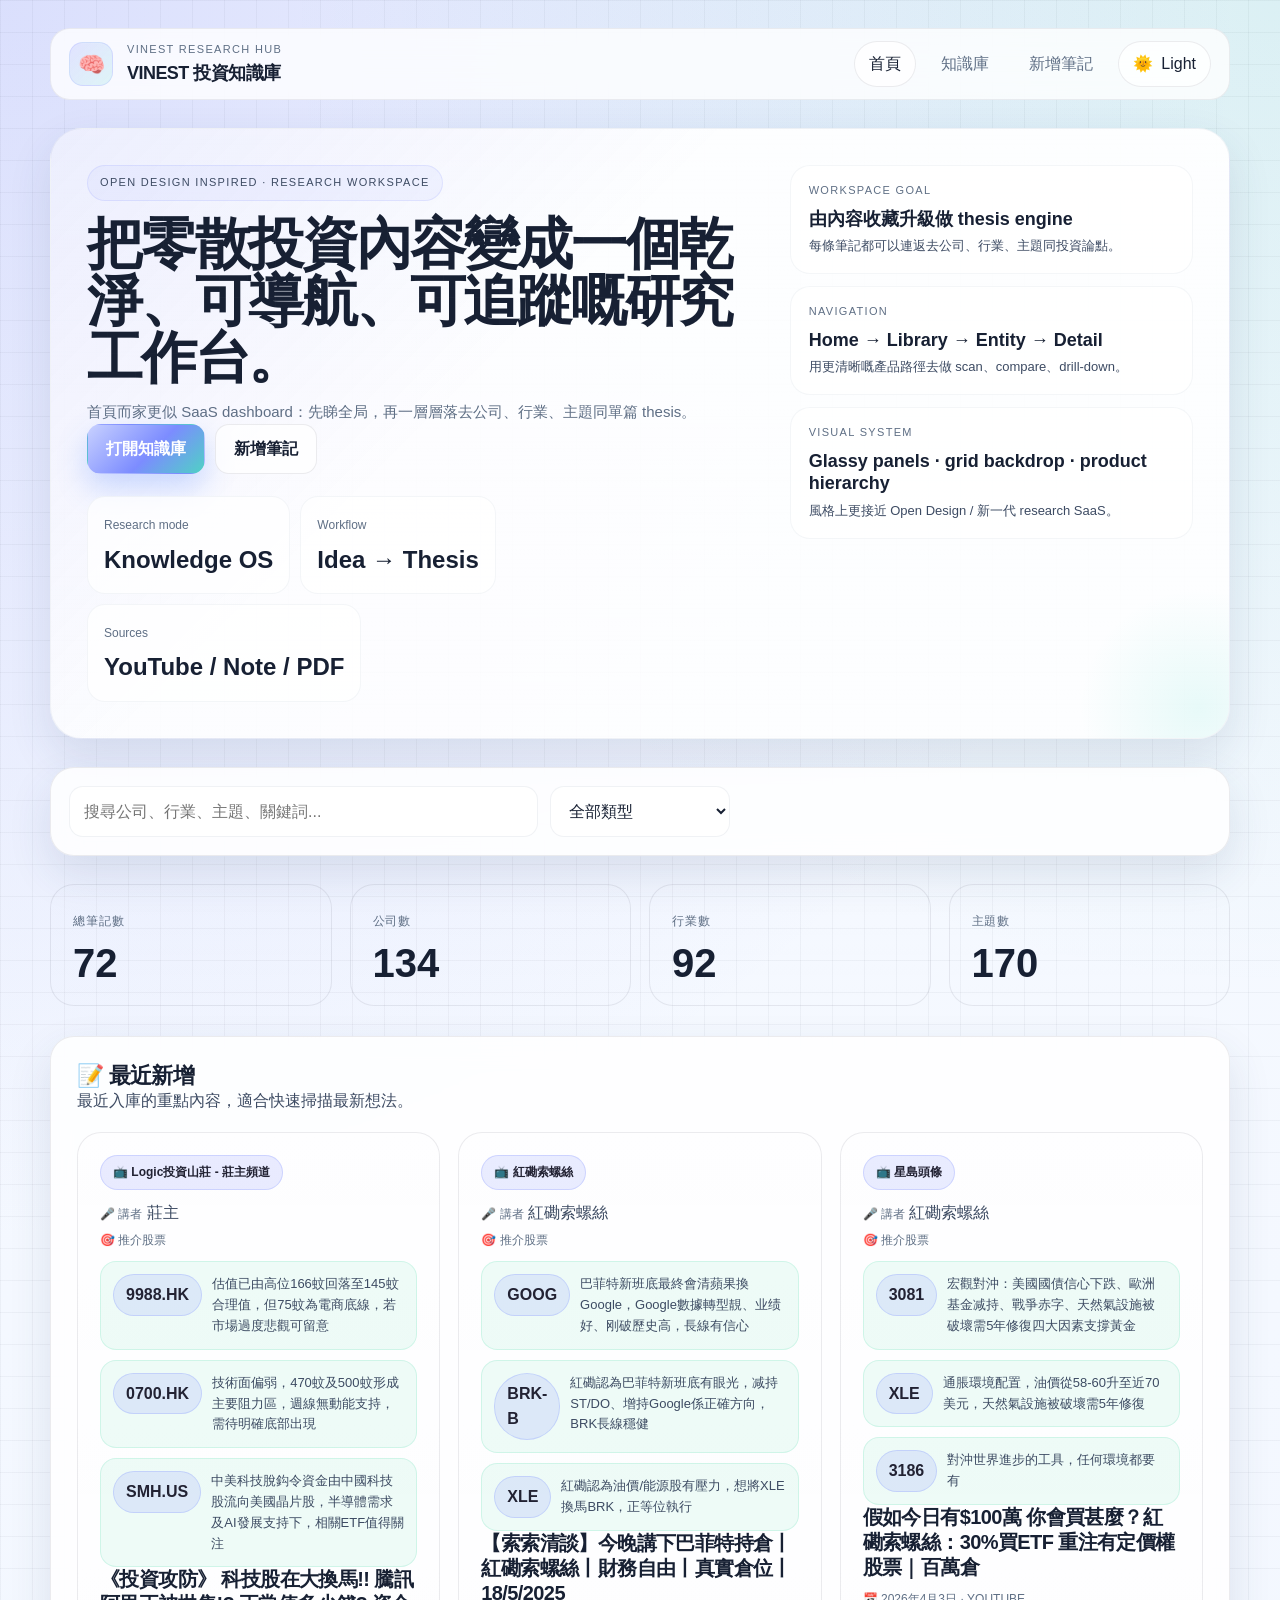
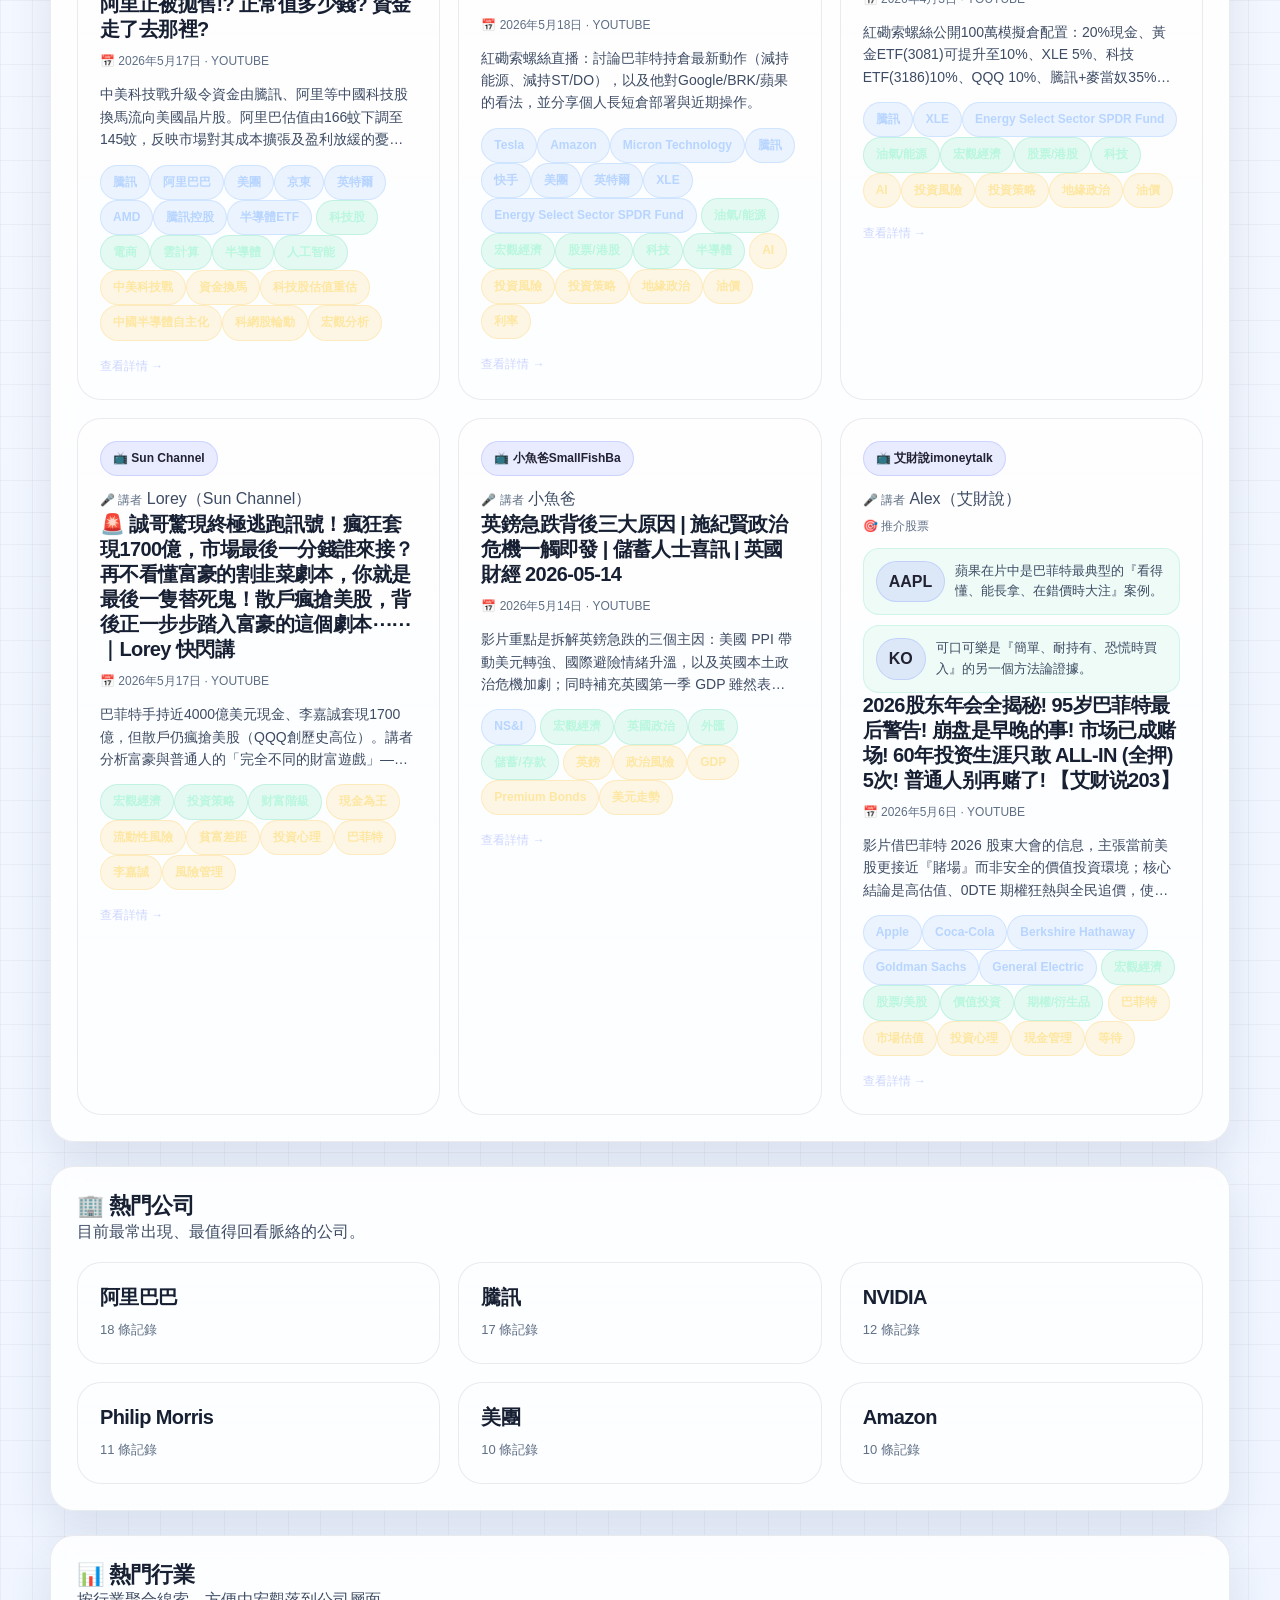
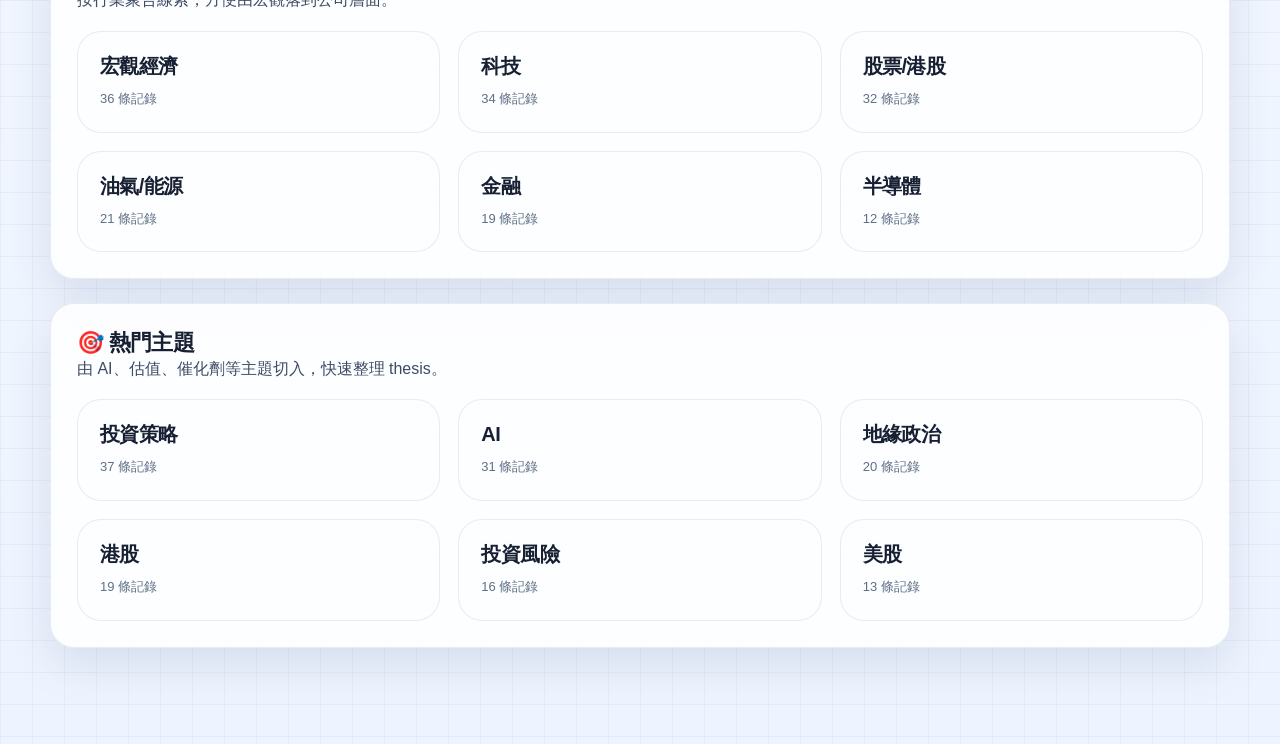
==== commit c177df97: "chore: update vinest KB 2026-05-18T23:01:22Z" ====
--- a/index.html
+++ b/index.html
@@ -4,32 +4,74 @@
   <meta charset="UTF-8">
   <meta name="viewport" content="width=device-width, initial-scale=1.0">
   <title>VINEST YouTube 投資知識庫</title>
-  <link rel="stylesheet" href="styles.css?v=21">
+  <link rel="stylesheet" href="styles.css?v=31">
 </head>
 <body>
   <div class="container">
-    <header>
-      <h1><a href="index.html">🧠 VINEST 投資知識庫</a></h1>
-      <nav>
+    <header class="site-header">
+      <a href="index.html" class="brand">
+        <span class="brand-mark">🧠</span>
+        <span class="brand-text">
+          <span>Vinest Research Hub</span>
+          <strong>VINEST 投資知識庫</strong>
+        </span>
+      </a>
+      <nav class="site-nav">
         <a href="index.html" class="active">首頁</a>
         <a href="library.html">知識庫</a>
         <a href="#" onclick="openAddModal()">新增筆記</a>
       </nav>
     </header>
 
-    <!-- Search -->
-    <div class="search-bar">
-      <input type="text" id="searchInput" placeholder="搜尋公司、行業、主題、關鍵詞..." oninput="handleSearch()">
-      <select id="typeFilter" onchange="handleSearch()">
-        <option value="">全部類型</option>
-        <option value="youtube">YouTube</option>
-        <option value="note">筆記</option>
-        <option value="report">報告</option>
-            <option value="pdf">PDF</option>
-      </select>
+    <section class="hero">
+      <div class="hero-layout">
+        <div>
+          <div class="hero-kicker">Open Design inspired · research workspace</div>
+          <h1>把零散投資內容變成一個乾淨、可導航、可追蹤嘅研究工作台。</h1>
+          <p class="lead">首頁而家更似 SaaS dashboard：先睇全局，再一層層落去公司、行業、主題同單篇 thesis。</p>
+          <div class="hero-actions">
+            <a class="btn" href="library.html">打開知識庫</a>
+            <a class="btn btn-secondary" href="#" onclick="openAddModal()">新增筆記</a>
+          </div>
+          <div class="hero-stats">
+            <div class="hero-stat"><span>Research mode</span><strong>Knowledge OS</strong></div>
+            <div class="hero-stat"><span>Workflow</span><strong>Idea → Thesis</strong></div>
+            <div class="hero-stat"><span>Sources</span><strong>YouTube / Note / PDF</strong></div>
+          </div>
+        </div>
+        <div class="hero-panels">
+          <div class="hero-panel">
+            <label>Workspace goal</label>
+            <strong>由內容收藏升級做 thesis engine</strong>
+            <p>每條筆記都可以連返去公司、行業、主題同投資論點。</p>
+          </div>
+          <div class="hero-panel">
+            <label>Navigation</label>
+            <strong>Home → Library → Entity → Detail</strong>
+            <p>用更清晰嘅產品路徑去做 scan、compare、drill-down。</p>
+          </div>
+          <div class="hero-panel">
+            <label>Visual system</label>
+            <strong>Glassy panels · grid backdrop · product hierarchy</strong>
+            <p>風格上更接近 Open Design / 新一代 research SaaS。</p>
+          </div>
+        </div>
+      </div>
+    </section>
+
+    <div class="search-panel">
+      <div class="search-bar">
+        <input type="text" id="searchInput" placeholder="搜尋公司、行業、主題、關鍵詞..." oninput="handleSearch()">
+        <select id="typeFilter" onchange="handleSearch()">
+          <option value="">全部類型</option>
+          <option value="youtube">YouTube</option>
+          <option value="note">筆記</option>
+          <option value="report">報告</option>
+          <option value="pdf">PDF</option>
+        </select>
+      </div>
     </div>
 
-    <!-- KPI Cards -->
     <div class="kpi-grid">
       <div class="kpi-card">
         <label>總筆記數</label>
@@ -51,25 +93,42 @@
 
     <!-- Recent Entries -->
     <section class="section">
-      <h2>📝 最近新增</h2>
+      <div class="section-head">
+        <div>
+          <h2>📝 最近新增</h2>
+          <p class="section-copy">最近入庫的重點內容，適合快速掃描最新想法。</p>
+        </div>
+      </div>
       <div class="card-grid" id="recentGrid"></div>
     </section>
 
-    <!-- Top Companies -->
     <section class="section">
-      <h2>🏢 熱門公司</h2>
+      <div class="section-head">
+        <div>
+          <h2>🏢 熱門公司</h2>
+          <p class="section-copy">目前最常出現、最值得回看脈絡的公司。</p>
+        </div>
+      </div>
       <div class="card-grid" id="companyGrid"></div>
     </section>
 
-    <!-- Top Sectors -->
     <section class="section">
-      <h2>📊 熱門行業</h2>
+      <div class="section-head">
+        <div>
+          <h2>📊 熱門行業</h2>
+          <p class="section-copy">按行業聚合線索，方便由宏觀落到公司層面。</p>
+        </div>
+      </div>
       <div class="card-grid" id="sectorGrid"></div>
     </section>
 
-    <!-- Top Themes -->
     <section class="section">
-      <h2>🎯 熱門主題</h2>
+      <div class="section-head">
+        <div>
+          <h2>🎯 熱門主題</h2>
+          <p class="section-copy">由 AI、估值、催化劑等主題切入，快速整理 thesis。</p>
+        </div>
+      </div>
       <div class="card-grid" id="themeGrid"></div>
     </section>
   </div>
@@ -152,7 +211,7 @@
     </div>
   </div>
 
-  <script src="app.v22.js"></script>
+  <script src="app.v22.js?v=31"></script>
   <script>
     // Set default date
     document.getElementById('dateInput').value = new Date().toISOString().split('T')[0];
--- a/styles.css
+++ b/styles.css
@@ -1,718 +1,911 @@
 :root {
-  --bg-primary: #0a0a0f;
-  --bg-secondary: #12121a;
-  --bg-card: #1a1a24;
-  --border: #2a2a3a;
-  --text-primary: #f0f0f5;
-  --text-secondary: #8888a0;
-  --accent: #6366f1;
-  --accent-hover: #818cf8;
-  --accent-soft: #4f46e5;
-  --success: #10b981;
-  --danger: #f43f5e;
-  --warning: #f59e0b;
-  --info: #3b82f6;
-}
-
-/* Channel Badge */
-.entry-channel {
-  margin-bottom: 10px;
-}
-.channel-badge {
-  display: inline-block;
-  padding: 4px 12px;
-  background: linear-gradient(135deg, var(--accent), var(--accent-soft));
-  color: white;
-  border-radius: 999px;
-  font-size: 12px;
-  font-weight: 600;
-}
-.channel-badge-large {
-  margin: 10px 0 14px 0;
-}
-.channel-badge-large span {
-  display: inline-block;
-  padding: 6px 16px;
-  background: linear-gradient(135deg, var(--accent), var(--accent-soft));
-  color: white;
-  border-radius: 999px;
-  font-size: 14px;
-  font-weight: 600;
-}
-
-/* Stock Recommendation with Reason */
-.stock-recommend {
-  display: flex;
-  align-items: flex-start;
-  gap: 8px;
-  margin: 6px 0;
-  padding: 8px 10px;
-  background: rgba(16, 185, 129, 0.1);
-  border-radius: 8px;
-  border-left: 3px solid var(--success);
-}
-.stock-recommend .stock-tag {
-  flex-shrink: 0;
-  padding: 4px 10px;
-  background: linear-gradient(135deg, var(--success), #059669);
-  color: white;
-  border-radius: 6px;
-  font-size: 12px;
-  font-weight: 600;
-}
-.stock-recommend .stock-reason {
-  flex: 1;
-  font-size: 12px;
-  color: var(--text-primary);
-  line-height: 1.4;
-  padding-left: 8px;
-}
-
-/* Investment Target Tags */
-.target-section {
-  margin: 10px 0;
-}
-.target-tag {
-  display: inline-block;
-  padding: 4px 12px;
-  background: rgba(16, 185, 129, 0.15);
-  color: var(--success);
-  border: 1px solid rgba(16, 185, 129, 0.3);
-  border-radius: 6px;
-  font-size: 12px;
-  font-weight: 600;
-  margin-right: 6px;
-  margin-bottom: 4px;
-}
-
-/* Entry Card - Enhanced */
-.entry-card {
-  background: var(--bg-secondary);
-  border: 1px solid var(--border);
-  border-radius: 16px;
-  padding: 20px;
-  cursor: pointer;
-  transition: all 0.25s ease;
-}
-.entry-card:hover {
-  border-color: var(--accent);
-  transform: translateY(-4px);
-  box-shadow: 0 8px 25px rgba(99, 102, 241, 0.15);
-}
-.entry-card h3 {
-  font-size: 17px;
-  margin-bottom: 8px;
-  line-height: 1.4;
-  color: var(--text-primary);
-}
-.entry-card .meta {
+  --bg: #07111f;
+  --bg-soft: #0c1727;
+  --panel: rgba(10, 18, 32, 0.78);
+  --panel-strong: #0f1a2b;
+  --panel-muted: #152238;
+  --border: rgba(148, 163, 184, 0.12);
+  --border-strong: rgba(110, 120, 255, 0.32);
+  --text: #edf3ff;
+  --muted: #8fa2bf;
+  --muted-strong: #c5d3e8;
+  --accent: #8b94ff;
+  --accent-2: #66e0d2;
+  --success: #34d399;
+  --danger: #fb7185;
+  --warning: #fbbf24;
+  --shadow: 0 24px 60px rgba(2, 6, 23, 0.38);
+  --header-bg: rgba(7, 13, 24, 0.72);
+  --header-border: rgba(148, 163, 184, 0.1);
+  --button-text: #06101e;
+  --hero-overlay-1: rgba(139, 148, 255, 0.12);
+  --hero-overlay-2: rgba(255,255,255,0.04);
+  --grid-line: rgba(255,255,255,0.025);
+  --radius: 24px;
+}
+
+:root[data-theme="light"] {
+  --bg: #eef4ff;
+  --bg-soft: #f7faff;
+  --panel: rgba(255, 255, 255, 0.86);
+  --panel-strong: #ffffff;
+  --panel-muted: #edf2fb;
+  --border: rgba(15, 23, 42, 0.08);
+  --border-strong: rgba(99, 102, 241, 0.24);
+  --text: #172033;
+  --muted: #5f6f85;
+  --muted-strong: #3d4b63;
+  --accent: #5865f2;
+  --accent-2: #0ea5a3;
+  --success: #059669;
+  --danger: #e11d48;
+  --warning: #d97706;
+  --shadow: 0 18px 44px rgba(43, 64, 103, 0.12);
+  --header-bg: rgba(255, 255, 255, 0.8);
+  --header-border: rgba(15, 23, 42, 0.07);
+  --button-text: #ffffff;
+  --hero-overlay-1: rgba(88, 101, 242, 0.1);
+  --hero-overlay-2: rgba(255,255,255,0.55);
+  --grid-line: rgba(15, 23, 42, 0.04);
+}
+
+* {
+  box-sizing: border-box;
+  margin: 0;
+  padding: 0;
+}
+
+html {
+  scroll-behavior: smooth;
+}
+
+body {
+  font-family: Inter, -apple-system, BlinkMacSystemFont, "Segoe UI", sans-serif;
+  color: var(--text);
+  line-height: 1.6;
+  min-height: 100vh;
+  background:
+    linear-gradient(var(--grid-line) 1px, transparent 1px),
+    linear-gradient(90deg, var(--grid-line) 1px, transparent 1px),
+    radial-gradient(circle at top left, color-mix(in srgb, var(--accent) 18%, transparent), transparent 30%),
+    radial-gradient(circle at top right, color-mix(in srgb, var(--accent-2) 12%, transparent), transparent 24%),
+    linear-gradient(180deg, var(--bg-soft) 0%, var(--bg) 100%);
+  background-size: 32px 32px, 32px 32px, auto, auto, auto;
+}
+
+a {
+  color: inherit;
+}
+
+button,
+input,
+select,
+textarea {
+  font: inherit;
+}
+
+.container {
+  width: min(1180px, calc(100% - 32px));
+  margin: 0 auto;
+  padding: 28px 0 72px;
+}
+
+.site-header {
   display: flex;
   align-items: center;
-  gap: 8px;
-  font-size: 12px;
-  color: var(--text-secondary);
-  margin-bottom: 12px;
-}
-.entry-card .summary {
-  font-size: 14px;
-  color: var(--text-secondary);
-  margin: 10px 0 14px 0;
-  line-height: 1.6;
-  display: -webkit-box;
-  -webkit-line-clamp: 2;
-  -webkit-box-orient: vertical;
-  overflow: hidden;
-}
-.entry-card .entry-extra {
-  font-size: 13px;
-  margin: 8px 0;
-  color: var(--text-secondary);
-  line-height: 1.5;
-}
-.entry-card .entry-extra .label {
-  color: var(--accent);
-  font-weight: 600;
-  font-size: 12px;
-}
-.entry-card .view-more {
-  margin-top: 14px;
-  padding-top: 12px;
-  border-top: 1px solid var(--border);
-  font-size: 13px;
-  color: var(--accent);
-  font-weight: 600;
-}
-
-/* KPI Cards - Enhanced */
-.kpi-card {
-  background: linear-gradient(145deg, var(--bg-secondary), var(--bg-card));
-  border: 1px solid var(--border);
-  border-radius: 16px;
-  padding: 24px;
-  text-align: center;
-  transition: all 0.2s;
-}
-.kpi-card:hover {
-  border-color: var(--accent);
-  transform: translateY(-2px);
-}
-.kpi-card label { 
-  display: block; 
-  color: var(--text-secondary); 
-  font-size: 13px; 
-  margin-bottom: 8px;
+  justify-content: space-between;
+  gap: 16px;
+  padding: 12px 18px;
+  margin-bottom: 28px;
+  position: sticky;
+  top: 14px;
+  z-index: 20;
+  backdrop-filter: blur(16px);
+  background: var(--header-bg);
+  border: 1px solid var(--header-border);
+  border-radius: 20px;
+}
+
+.brand {
+  display: flex;
+  align-items: center;
+  gap: 14px;
+  text-decoration: none;
+}
+
+.brand-mark {
+  width: 44px;
+  height: 44px;
+  border-radius: 14px;
+  display: grid;
+  place-items: center;
+  font-size: 22px;
+  background: linear-gradient(135deg, rgba(139, 148, 255, 0.22), rgba(102, 224, 210, 0.18));
+  border: 1px solid rgba(139, 148, 255, 0.2);
+  box-shadow: inset 0 1px 0 rgba(255,255,255,0.06);
+}
+
+.brand-text strong {
+  display: block;
+  font-size: 18px;
+  letter-spacing: -0.03em;
+}
+
+.brand-text span {
+  display: block;
+  color: var(--muted);
+  font-size: 11px;
+  letter-spacing: 0.12em;
   text-transform: uppercase;
-  letter-spacing: 0.5px;
-}
-.kpi-card strong { 
-  display: block; 
-  font-size: 36px; 
-  font-weight: 700;
-  background: linear-gradient(135deg, var(--accent), var(--accent-hover));
-  -webkit-background-clip: text;
-  -webkit-text-fill-color: transparent;
-}
-
-/* Section Headers */
-.section h2 {
-  font-size: 20px;
-  margin-bottom: 18px;
-  color: var(--text-primary);
+}
+
+.site-nav {
   display: flex;
   align-items: center;
   gap: 10px;
-}
-
-/* Entity Cards - Enhanced */
-.entity-card {
-  background: var(--bg-secondary);
-  border: 1px solid var(--border);
-  border-radius: 14px;
-  padding: 20px;
-  cursor: pointer;
-  transition: all 0.25s ease;
-}
-.entity-card:hover {
-  border-color: var(--success);
-  transform: translateY(-3px);
-  box-shadow: 0 6px 20px rgba(16, 185, 129, 0.1);
-}
-.entity-card h3 { font-size: 16px; margin-bottom: 8px; }
-.entity-card .count { 
-  font-size: 13px; 
-  color: var(--success);
-  font-weight: 600;
-}
-
-/* Tags */
-.tag {
-  display: inline-block;
-  padding: 5px 12px;
-  background: var(--bg-card);
+  flex-wrap: wrap;
+}
+
+.site-nav a {
+  color: var(--muted);
+  text-decoration: none;
+  padding: 9px 14px;
   border-radius: 999px;
-  font-size: 12px;
-  color: var(--text-secondary);
-  transition: all 0.2s;
-}
-.tag:hover {
-  background: var(--accent);
-  color: white;
-}
-.tag.company { background: rgba(59, 130, 246, 0.15); color: #60a5fa; }
-.tag.sector { background: rgba(16, 185, 129, 0.15); color: #34d399; }
-.tag.theme { background: rgba(168, 85, 247, 0.15); color: #c084fc; }
-
-/* Buttons */
-.btn {
+  border: 1px solid transparent;
+  transition: 0.2s ease;
+}
+
+.site-nav a:hover,
+.site-nav a.active {
+  color: var(--text);
+  border-color: var(--border);
+  background: rgba(255,255,255,0.05);
+}
+
+.theme-toggle {
   display: inline-flex;
   align-items: center;
-  gap: 6px;
-  padding: 12px 20px;
-  background: linear-gradient(135deg, var(--accent), var(--accent-soft));
-  color: white;
-  border: none;
-  border-radius: 10px;
+  gap: 8px;
+  padding: 9px 14px;
+  border-radius: 999px;
+  border: 1px solid var(--border);
+  background: rgba(255,255,255,0.05);
+  color: var(--text);
   cursor: pointer;
-  font-size: 14px;
+}
+
+.theme-toggle:hover {
+  background: rgba(255,255,255,0.08);
+}
+
+.btn,
+.hero-btn,
+.back {
+  display: inline-flex;
+  align-items: center;
+  justify-content: center;
+  gap: 8px;
+  min-height: 44px;
+  padding: 11px 18px;
+  border-radius: 14px;
+  border: 1px solid transparent;
+  text-decoration: none;
   font-weight: 600;
-  text-decoration: none;
-  transition: all 0.2s;
-}
-.btn:hover { 
-  background: linear-gradient(135deg, var(--accent-hover), var(--accent));
+  transition: transform 0.18s ease, box-shadow 0.18s ease, background 0.18s ease;
+  cursor: pointer;
+}
+
+.btn,
+.hero-btn.primary {
+  color: var(--button-text);
+  background: linear-gradient(135deg, #c8d1ff, #7c8cff 55%, #4fd1c5);
+  box-shadow: 0 14px 30px rgba(79, 129, 255, 0.28);
+}
+
+.btn:hover,
+.hero-btn:hover,
+.back:hover {
   transform: translateY(-1px);
 }
 
-/* Search */
-.search-bar input, .search-bar select {
-  padding: 14px 18px;
-  background: var(--bg-secondary);
-  border: 1px solid var(--border);
-  border-radius: 12px;
-  color: var(--text-primary);
-  font-size: 14px;
-  transition: all 0.2s;
-}
-.search-bar input:focus { 
-  outline: none; 
-  border-color: var(--accent);
-  box-shadow: 0 0 0 3px rgba(99, 102, 241, 0.1);
-}
-
-/* Header */
-header {
-  display: flex;
-  justify-content: space-between;
-  align-items: center;
-  padding: 20px 0;
-  border-bottom: 1px solid var(--border);
+.btn-secondary,
+.hero-btn.secondary,
+.back,
+.btn-ghost {
+  color: var(--text);
+  background: rgba(255,255,255,0.04);
+  border-color: var(--border);
+  box-shadow: none;
+}
+
+.hero {
+  position: relative;
+  overflow: hidden;
+  padding: 36px;
   margin-bottom: 28px;
-}
-header h1 { 
-  font-size: 26px; 
-  background: linear-gradient(135deg, var(--accent), var(--success));
-  -webkit-background-clip: text;
-  -webkit-text-fill-color: transparent;
-}
-header h1 a { 
-  color: var(--text-primary); 
-  text-decoration: none; 
-}
-header nav { display: flex; gap: 24px; }
-header nav a { 
-  color: var(--text-secondary); 
-  text-decoration: none;
-  font-weight: 500;
-  transition: color 0.2s;
-}
-header nav a:hover, header nav a.active { 
-  color: var(--accent); 
-}
-
-/* Detail Page - Enhanced */
-.detail-header { margin-bottom: 28px; }
-.detail-header h1 { font-size: 32px; margin-bottom: 16px; line-height: 1.3; }
-.detail-header .meta { 
-  display: flex; 
-  gap: 16px; 
-  color: var(--text-secondary); 
-  font-size: 14px; 
-  flex-wrap: wrap;
-}
-.detail-header .source a { color: var(--accent); }
-
-.point-card {
-  background: var(--bg-secondary);
-  border-radius: 12px;
-  padding: 20px;
-  border: 1px solid var(--border);
-}
-.point-card h4 { 
-  font-size: 14px; 
-  margin-bottom: 12px; 
-  display: flex;
+  border-radius: 32px;
+  background:
+    linear-gradient(135deg, var(--hero-overlay-1), transparent 38%),
+    linear-gradient(180deg, var(--hero-overlay-2), rgba(255,255,255,0.02)),
+    color-mix(in srgb, var(--panel-strong) 86%, transparent);
+  border: 1px solid rgba(148, 163, 184, 0.12);
+  box-shadow: var(--shadow);
+}
+
+.hero::before {
+  content: "";
+  position: absolute;
+  inset: 0;
+  background:
+    linear-gradient(rgba(255,255,255,0.03) 1px, transparent 1px),
+    linear-gradient(90deg, rgba(255,255,255,0.03) 1px, transparent 1px);
+  background-size: 28px 28px;
+  mask-image: linear-gradient(180deg, rgba(0,0,0,0.7), transparent 85%);
+  pointer-events: none;
+}
+
+.hero::after {
+  content: "";
+  position: absolute;
+  inset: auto -90px -90px auto;
+  width: 240px;
+  height: 240px;
+  border-radius: 999px;
+  background: radial-gradient(circle, rgba(102, 224, 210, 0.14), transparent 70%);
+  pointer-events: none;
+}
+
+.hero-kicker {
+  display: inline-flex;
   align-items: center;
   gap: 8px;
-}
-.point-card.bull h4 { color: var(--success); }
-.point-card.bear h4 { color: var(--danger); }
-.point-card.catalyst h4 { color: var(--warning); }
-.point-card.risk h4 { color: var(--danger); }
-.point-card ul { padding-left: 20px; font-size: 14px; line-height: 1.6; }
-
-.summary-large { 
-  font-size: 17px; 
-  line-height: 1.7; 
-  margin: 14px 0; 
-  color: var(--text-primary);
-}
-.stock-tag { 
-  display: inline-block; 
-  padding: 8px 16px; 
-  background: linear-gradient(135deg, var(--success), #059669); 
-  color: white; 
-  border-radius: 999px; 
-  font-weight: 600;
+  padding: 8px 12px;
+  border-radius: 999px;
+  border: 1px solid rgba(139, 148, 255, 0.18);
+  background: rgba(139, 148, 255, 0.08);
+  color: var(--muted-strong);
+  font-size: 11px;
+  letter-spacing: 0.12em;
+  text-transform: uppercase;
+}
+
+.hero h1,
+.detail-header h1 {
+  font-size: clamp(32px, 5vw, 56px);
+  line-height: 1.02;
+  letter-spacing: -0.04em;
+  margin: 14px 0 14px;
+}
+
+.hero p,
+.hero .meta,
+.detail-header .meta,
+.lead {
+  color: var(--muted);
+  font-size: 15px;
+  max-width: 760px;
+}
+
+.hero-layout {
+  display: grid;
+  grid-template-columns: minmax(0, 1.35fr) minmax(280px, 0.8fr);
+  gap: 22px;
+  align-items: stretch;
+}
+
+.hero-actions,
+.hero-stats,
+.meta-chips,
+.tags-display,
+.metrics-row {
+  display: flex;
+  flex-wrap: wrap;
+  gap: 10px;
+}
+
+.hero-stats {
+  margin-top: 22px;
+}
+
+.hero-panels {
+  display: grid;
+  gap: 12px;
+  align-content: start;
+}
+
+.hero-panel {
+  padding: 16px 18px;
+  border-radius: 20px;
+  background: rgba(255,255,255,0.04);
+  border: 1px solid rgba(148, 163, 184, 0.1);
+}
+
+:root[data-theme="light"] .theme-toggle,
+:root[data-theme="light"] .site-nav a:hover,
+:root[data-theme="light"] .site-nav a.active,
+:root[data-theme="light"] .hero-panel,
+:root[data-theme="light"] .hero-stat,
+:root[data-theme="light"] .meta-chip,
+:root[data-theme="light"] .search-bar input,
+:root[data-theme="light"] .search-bar select,
+:root[data-theme="light"] .form-group input,
+:root[data-theme="light"] .form-group textarea,
+:root[data-theme="light"] .form-group select {
+  background: rgba(255,255,255,0.72);
+}
+
+:root[data-theme="light"] .btn-secondary,
+:root[data-theme="light"] .hero-btn.secondary,
+:root[data-theme="light"] .back,
+:root[data-theme="light"] .btn-ghost {
+  background: rgba(255,255,255,0.72);
+}
+
+:root[data-theme="light"] .channel-badge,
+:root[data-theme="light"] .channel-badge-large span,
+:root[data-theme="light"] .stock-tag,
+:root[data-theme="light"] .detail-badge.primary {
+  color: #223;
+}
+
+.hero-panel label {
+  display: block;
+  color: var(--muted);
+  font-size: 11px;
+  text-transform: uppercase;
+  letter-spacing: 0.12em;
+  margin-bottom: 8px;
+}
+
+.hero-panel strong {
+  display: block;
+  font-size: 18px;
+  line-height: 1.25;
+  margin-bottom: 6px;
+}
+
+.hero-panel p {
   font-size: 13px;
-}
-.detail-section ul { padding-left: 20px; }
-.detail-section li { margin: 8px 0; line-height: 1.6; }
-
-/* Responsive */
-@media (max-width: 768px) {
-  .kpi-grid { grid-template-columns: repeat(2, 1fr); }
-  .points-grid { grid-template-columns: 1fr; }
-  .card-grid { grid-template-columns: 1fr; }
-  header { flex-direction: column; gap: 16px; text-align: center; }
-  .detail-header h1 { font-size: 24px; }
-}
-
-* { box-sizing: border-box; margin: 0; padding: 0; }
-
-body {
-  font-family: -apple-system, BlinkMacSystemFont, "Segoe UI", Roboto, sans-serif;
-  background: var(--bg-primary);
-  color: var(--text-primary);
-  line-height: 1.5;
-  min-height: 100vh;
-}
-
-.container { max-width: 1200px; margin: 0 auto; padding: 20px; }
-
-/* Header */
-header {
+  color: var(--muted-strong);
+}
+
+.hero-stat,
+.meta-chip {
+  min-width: 140px;
+  padding: 14px 16px;
+  border-radius: 18px;
+  background: rgba(255,255,255,0.03);
+  border: 1px solid rgba(148, 163, 184, 0.1);
+}
+
+.hero-stat span,
+.meta-chip {
+  color: var(--muted);
+  font-size: 12px;
+}
+
+.hero-stat strong {
+  display: block;
+  margin-top: 4px;
+  font-size: 24px;
+  color: var(--text);
+}
+
+.search-panel,
+.section,
+.detail-section,
+.point-card,
+.modal,
+.portfolio-app,
+.logic-chain,
+.cross-ref,
+.core-thesis-item,
+.case-item,
+.mini-card,
+.thesis-box,
+.related-section,
+.section-card {
+  background: var(--panel);
+  backdrop-filter: blur(14px);
+  border: 1px solid var(--border);
+  border-radius: var(--radius);
+  box-shadow: var(--shadow);
+}
+
+.search-panel,
+.section,
+.detail-section,
+.related-section {
+  position: relative;
+}
+
+.search-panel::before,
+.section::before,
+.detail-section::before,
+.related-section::before {
+  content: "";
+  position: absolute;
+  inset: 0 0 auto 0;
+  height: 1px;
+  background: linear-gradient(90deg, transparent, rgba(255,255,255,0.1), transparent);
+}
+
+.search-panel {
+  padding: 18px;
+  margin-bottom: 28px;
+}
+
+.search-bar {
+  display: grid;
+  gap: 12px;
+  grid-template-columns: repeat(12, minmax(0, 1fr));
+}
+
+.search-bar input,
+.search-bar select,
+.form-group input,
+.form-group textarea,
+.form-group select {
+  width: 100%;
+  background: rgba(255,255,255,0.04);
+  color: var(--text);
+  border: 1px solid rgba(148, 163, 184, 0.14);
+  border-radius: 14px;
+  min-height: 48px;
+  padding: 12px 14px;
+}
+
+.search-bar input {
+  grid-column: span 5;
+}
+
+.search-bar select {
+  grid-column: span 2;
+}
+
+.search-bar input:focus,
+.search-bar select:focus,
+.form-group input:focus,
+.form-group textarea:focus,
+.form-group select:focus {
+  outline: none;
+  border-color: var(--border-strong);
+  box-shadow: 0 0 0 4px rgba(124, 140, 255, 0.14);
+}
+
+.kpi-grid,
+.card-grid,
+.points-grid,
+.stock-grid,
+.core-thesis-grid,
+.bull-bear-grid {
+  display: grid;
+  gap: 18px;
+}
+
+.kpi-grid {
+  grid-template-columns: repeat(4, minmax(0, 1fr));
+  margin-bottom: 30px;
+}
+
+.card-grid {
+  grid-template-columns: repeat(3, minmax(0, 1fr));
+}
+
+.points-grid,
+.stock-grid,
+.core-thesis-grid,
+.bull-bear-grid {
+  grid-template-columns: repeat(2, minmax(0, 1fr));
+}
+
+.kpi-card,
+.entry-card-link,
+.entity-card {
+  display: block;
+  height: 100%;
+  text-decoration: none;
+  background: linear-gradient(180deg, rgba(255,255,255,0.045), rgba(255,255,255,0.02));
+  border: 1px solid var(--border);
+  border-radius: 24px;
+  padding: 22px;
+  transition: transform 0.2s ease, border-color 0.2s ease, box-shadow 0.2s ease;
+}
+
+.kpi-card:hover,
+.entry-card-link:hover,
+.entity-card:hover {
+  transform: translateY(-4px);
+  border-color: rgba(139, 148, 255, 0.28);
+  box-shadow: 0 18px 36px rgba(15, 23, 42, 0.34);
+}
+
+.kpi-card label {
+  color: var(--muted);
+  text-transform: uppercase;
+  letter-spacing: 0.08em;
+  font-size: 12px;
+}
+
+.kpi-card strong {
+  display: block;
+  margin-top: 10px;
+  font-size: clamp(30px, 4vw, 40px);
+  line-height: 1;
+}
+
+.section {
+  padding: 26px;
+  margin-bottom: 24px;
+}
+
+.section-head {
   display: flex;
+  align-items: end;
   justify-content: space-between;
-  align-items: center;
-  padding: 16px 0;
-  border-bottom: 1px solid var(--border);
-  margin-bottom: 24px;
-}
-header h1 { font-size: 24px; }
-header h1 a { color: var(--text-primary); text-decoration: none; }
-header nav { display: flex; gap: 20px; }
-header nav a { color: var(--text-secondary); text-decoration: none; }
-header nav a:hover, header nav a.active { color: var(--accent); }
-
-/* Buttons */
-.btn {
-  display: inline-flex;
-  align-items: center;
-  gap: 6px;
-  padding: 10px 16px;
-  background: var(--accent);
-  color: white;
-  border: none;
-  border-radius: 8px;
-  cursor: pointer;
-  font-size: 14px;
-  text-decoration: none;
-}
-.btn:hover { background: var(--accent-hover); }
-.btn-secondary { background: var(--bg-card); border: 1px solid var(--border); }
-.btn-danger { background: var(--danger); }
-
-/* Search */
-.search-bar {
-  display: flex;
-  gap: 12px;
-  margin-bottom: 24px;
-}
-.search-bar input, .search-bar select {
-  padding: 12px 16px;
-  background: var(--bg-secondary);
-  border: 1px solid var(--border);
-  border-radius: 8px;
-  color: var(--text-primary);
-  font-size: 14px;
-}
-.search-bar input { flex: 1; }
-.search-bar input:focus { outline: none; border-color: var(--accent); }
-
-/* KPI Cards */
-.kpi-grid {
-  display: grid;
-  grid-template-columns: repeat(4, 1fr);
   gap: 16px;
-  margin-bottom: 32px;
-}
-.kpi-card {
-  background: var(--bg-secondary);
-  border: 1px solid var(--border);
-  border-radius: 12px;
-  padding: 20px;
-  text-align: center;
-}
-.kpi-card label { display: block; color: var(--text-secondary); font-size: 13px; margin-bottom: 8px; }
-.kpi-card strong { display: block; font-size: 32px; font-weight: 600; }
-
-/* Section */
-.section { margin-bottom: 32px; }
-.section h2 { font-size: 18px; margin-bottom: 16px; color: var(--text-primary); }
-
-/* Cards */
-.card-grid {
-  display: grid;
-  grid-template-columns: repeat(auto-fill, minmax(320px, 1fr));
-  gap: 16px;
-}
-.entry-card, .entity-card {
-  background: var(--bg-secondary);
-  border: 1px solid var(--border);
-  border-radius: 12px;
-  padding: 20px;
-  cursor: pointer;
-  transition: all 0.2s;
-}
-.entry-card:hover, .entity-card:hover {
-  border-color: var(--accent);
-  transform: translateY(-2px);
-}
-.entry-card h3 { font-size: 16px; margin-bottom: 8px; }
-.entry-card .meta { font-size: 12px; color: var(--text-secondary); margin-bottom: 12px; }
-.entry-card .summary { font-size: 14px; color: var(--text-secondary); margin-bottom: 12px; }
-.entry-card .tags { display: flex; flex-wrap: wrap; gap: 6px; }
-.tag {
-  display: inline-block;
-  padding: 4px 10px;
-  background: var(--bg-card);
-  border-radius: 999px;
+  margin-bottom: 18px;
+}
+
+.section h2,
+.section h3,
+.detail-section h3,
+.related-section h3 {
+  font-size: 22px;
+  line-height: 1.15;
+  letter-spacing: -0.03em;
+}
+
+.section-copy,
+.detail-section p,
+.entry-card .summary,
+.entry-card .entry-extra,
+.point-card ul,
+.detail-section ul,
+.portfolio-value,
+.core-thesis-item .val,
+.case-item .thesis {
+  color: var(--muted-strong);
+}
+
+.entry-card-link h3,
+.entity-card h3 {
+  font-size: 20px;
+  line-height: 1.25;
+  margin-bottom: 10px;
+}
+
+.entry-card .meta,
+.entity-card .count,
+.view-more,
+.entry-extra .label,
+.channel-badge,
+.portfolio-label,
+.core-thesis-item .key,
+.case-item .meta {
+  color: var(--muted);
   font-size: 12px;
-  color: var(--text-secondary);
-}
-.tag.company { background: #1e3a5f; color: #60a5fa; }
-.tag.sector { background: #14532d; color: #4ade80; }
-.tag.theme { background: #4c1d95; color: #c084fc; }
-
-/* Entity Cards */
-.entity-card h3 { font-size: 18px; margin-bottom: 8px; }
-.entity-card .count { font-size: 13px; color: var(--text-secondary); }
-.entity-card .ticker { color: var(--accent); font-weight: 600; }
-
-/* Detail Page */
-.detail-header { margin-bottom: 24px; }
-.detail-header h1 { font-size: 28px; margin-bottom: 12px; }
-.detail-header .meta { display: flex; gap: 16px; color: var(--text-secondary); font-size: 14px; }
-.detail-header .source a { color: var(--accent); }
-
-.detail-section { margin-bottom: 24px; }
-.detail-section h3 { font-size: 16px; margin-bottom: 12px; color: var(--text-secondary); }
-.detail-section p { line-height: 1.7; }
-
-.points-grid {
-  display: grid;
-  grid-template-columns: repeat(2, 1fr);
-  gap: 16px;
-}
-.point-card {
-  background: var(--bg-secondary);
-  border-radius: 8px;
-  padding: 16px;
-}
-.point-card h4 { font-size: 14px; margin-bottom: 8px; }
-.point-card.bull h4 { color: var(--success); }
-.point-card.bear h4 { color: var(--danger); }
-.point-card.catalyst h4 { color: var(--warning); }
-.point-card.risk h4 { color: var(--danger); }
-.point-card ul { padding-left: 20px; font-size: 14px; }
-
-.related-section { margin-top: 32px; }
-.related-section h3 { margin-bottom: 16px; }
-
-/* Form */
-.form-group { margin-bottom: 20px; }
-.form-group label { display: block; margin-bottom: 8px; font-size: 14px; color: var(--text-secondary); }
-.form-group input, .form-group textarea, .form-group select {
-  width: 100%;
-  padding: 12px;
-  background: var(--bg-secondary);
-  border: 1px solid var(--border);
-  border-radius: 8px;
-  color: var(--text-primary);
-  font-size: 14px;
-}
-.form-group textarea { min-height: 100px; resize: vertical; }
-.form-group input:focus, .form-group textarea:focus { outline: none; border-color: var(--accent); }
-
-/* Modal */
-.modal-overlay {
-  position: fixed; inset: 0;
-  background: rgba(0,0,0,0.7);
-  display: none;
-  align-items: center;
-  justify-content: center;
-  z-index: 1000;
-}
-.modal-overlay.active { display: flex; }
-.modal {
-  background: var(--bg-secondary);
-  border-radius: 16px;
-  padding: 32px;
-  max-width: 700px;
-  width: 90%;
-  max-height: 90vh;
-  overflow-y: auto;
-}
-.modal h2 { margin-bottom: 24px; }
-.modal-actions { display: flex; gap: 12px; justify-content: flex-end; margin-top: 24px; }
-
-/* Empty State */
-.empty-state {
-  text-align: center;
-  padding: 60px 20px;
-  color: var(--text-secondary);
-}
-
-/* Responsive */
-@media (max-width: 768px) {
-  .kpi-grid { grid-template-columns: repeat(2, 1fr); }
-  .points-grid { grid-template-columns: 1fr; }
-  .card-grid { grid-template-columns: 1fr; }
-  header { flex-direction: column; gap: 16px; }
-}
-
-/* Tags Display */
-.tags-display { display: flex; flex-wrap: wrap; gap: 8px; margin-top: 12px; }
-
-/* Entry Card Rich Styles */
-.entry-card .entry-extra {
-  font-size: 13px;
-  margin: 6px 0;
-  color: var(--text-secondary);
-  line-height: 1.4;
-}
-.entry-card .entry-extra .label {
-  color: var(--accent);
-  font-weight: 500;
-}
-.entry-card .entry-extra a {
-  color: var(--accent);
-  text-decoration: underline;
-}
+}
+
 .entry-card .summary {
   font-size: 14px;
-  color: var(--text-secondary);
-  margin: 10px 0;
-  line-height: 1.5;
-}
-.entry-card .view-more {
-  margin-top: 12px;
-  padding-top: 10px;
-  border-top: 1px solid var(--border);
-  font-size: 13px;
-  color: var(--accent);
-  font-weight: 500;
-}
-
-/* Entry Card Rich Styles */
-.entry-card .entry-extra {
-  font-size: 13px;
-  margin: 6px 0;
-  color: var(--text-secondary);
-  line-height: 1.4;
-}
-.entry-card .entry-extra .label {
-  color: var(--accent);
-  font-weight: 500;
-}
-.entry-card .entry-extra a {
-  color: var(--accent);
-  text-decoration: underline;
-}
-.entry-card .summary {
-  font-size: 14px;
-  color: var(--text-secondary);
-  margin: 10px 0;
-  line-height: 1.5;
-}
-.entry-card .view-more {
-  margin-top: 12px;
-  padding-top: 10px;
-  border-top: 1px solid var(--border);
-  font-size: 13px;
-  color: var(--accent);
-  font-weight: 500;
-}
-
-.summary-large { font-size: 16px; line-height: 1.6; margin: 10px 0; }
-.link-btn { display: inline-block; padding: 8px 16px; background: #ef4444; color: white; text-decoration: none; border-radius: 6px; }
-.link-btn:hover { background: #dc2626; }
-.stocks-list { display: flex; flex-wrap: wrap; gap: 8px; }
-.stock-tag { display: inline-block; padding: 6px 14px; background: #059669; color: white; border-radius: 999px; font-weight: 500; }
-.detail-section ul { padding-left: 20px; }
-.detail-section li { margin: 6px 0; line-height: 1.5; }
-
-
-/* Entry Card Link */
-.entry-card-link {
-  display: block;
-  text-decoration: none;
-  color: inherit;
-}
-
-/* Key Points Preview on Homepage */
-.key-points-preview {
-  margin: 10px 0;
-}
-.kp-tag {
-  display: block;
-  font-size: 11px;
-  color: #8888a0;
-  padding: 3px 0;
-  line-height: 1.4;
-}
-
-
-/* Entry Card - Better Visual Separation */
-.entry-card-link {
-  display: block;
-  background: var(--bg-secondary);
-  border: 1px solid var(--border);
-  border-radius: 16px;
-  padding: 20px;
-  margin-bottom: 16px;
-  text-decoration: none;
-  color: inherit;
-  transition: all 0.25s ease;
-}
-
-.entry-card-link:hover {
-  border-color: var(--accent);
-  transform: translateY(-2px);
-  box-shadow: 0 4px 20px rgba(99, 102, 241, 0.15);
-}
-
-.entry-card-link .entry-channel {
-  margin-bottom: 12px;
-}
-
-.entry-card-link .channel-badge {
-  display: inline-block;
-  padding: 4px 12px;
-  background: linear-gradient(135deg, var(--accent), var(--accent-soft);
-  color: white;
-  border-radius: 20px;
-  font-size: 12px;
-  font-weight: 600;
-}
-
-.entry-card-link h3 {
-  font-size: 17px;
-  font-weight: 600;
-  margin-bottom: 10px;
-  color: var(--text-primary);
-  line-height: 1.4;
-}
-
-.entry-card-link .meta {
-  font-size: 12px;
-  color: var(--text-secondary);
-  margin-bottom: 12px;
-}
-
-.entry-card-link .summary {
-  font-size: 14px;
-  color: var(--text-secondary);
-  line-height: 1.6;
+  margin: 12px 0 14px;
   display: -webkit-box;
   -webkit-line-clamp: 3;
   -webkit-box-orient: vertical;
   overflow: hidden;
+}
+
+.entry-channel {
+  margin-bottom: 10px;
+}
+
+.channel-badge,
+.channel-badge-large span,
+.pill,
+.metric-pill,
+.stock-tag,
+.tag,
+.detail-badge {
+  display: inline-flex;
+  align-items: center;
+  gap: 6px;
+  border-radius: 999px;
+  border: 1px solid transparent;
+  padding: 7px 12px;
+  font-weight: 600;
+}
+
+.channel-badge,
+.channel-badge-large span,
+.stock-tag,
+.detail-badge.primary {
+  color: #e9edff;
+  background: rgba(124, 140, 255, 0.16);
+  border-color: rgba(124, 140, 255, 0.26);
+}
+
+.stock-recommend {
+  display: flex;
+  align-items: flex-start;
+  gap: 10px;
+  padding: 12px;
+  margin-top: 10px;
+  border-radius: 16px;
+  background: rgba(52, 211, 153, 0.08);
+  border: 1px solid rgba(52, 211, 153, 0.16);
+}
+
+.stock-reason {
+  color: var(--muted-strong);
+  font-size: 13px;
+}
+
+.tags,
+.tags-display {
+  margin-top: 14px;
+}
+
+.tag {
+  text-decoration: none;
+  background: rgba(255,255,255,0.05);
+  border-color: rgba(148, 163, 184, 0.12);
+  color: var(--muted-strong);
+  font-size: 12px;
+}
+
+.tag.company { background: rgba(96, 165, 250, 0.12); border-color: rgba(96, 165, 250, 0.2); color: #b8d5ff; }
+.tag.sector { background: rgba(52, 211, 153, 0.12); border-color: rgba(52, 211, 153, 0.2); color: #baf7df; }
+.tag.theme { background: rgba(251, 191, 36, 0.12); border-color: rgba(251, 191, 36, 0.2); color: #fde7a3; }
+
+.view-more {
+  display: inline-flex;
+  margin-top: 16px;
+  color: #ccd5ff;
+}
+
+.entity-card .count {
+  margin-top: 8px;
+  font-size: 13px;
+}
+
+.detail-header,
+.related-section,
+.detail-section {
+  padding: 24px;
+  margin-bottom: 20px;
+}
+
+.detail-header {
+  background: linear-gradient(135deg, rgba(124, 140, 255, 0.14), transparent 40%), rgba(8, 17, 31, 0.88);
+  border: 1px solid rgba(124, 140, 255, 0.18);
+  border-radius: 28px;
+  box-shadow: var(--shadow);
+}
+
+.detail-header .meta {
+  display: flex;
+  flex-wrap: wrap;
+  gap: 12px;
+  margin-top: 14px;
+}
+
+.point-card h4,
+.detail-section h3 {
   margin-bottom: 14px;
 }
 
-.entry-card-link .view-more {
+.point-card ul,
+.detail-section ul,
+.catalyst-list,
+.risk-list {
+  padding-left: 20px;
+}
+
+.point-card li,
+.detail-section li,
+.catalyst-list li,
+.risk-list li {
+  margin: 8px 0;
+}
+
+.point-card.bull { border-color: rgba(52, 211, 153, 0.24); }
+.point-card.bear,
+.point-card.risk { border-color: rgba(251, 113, 133, 0.24); }
+.point-card.catalyst { border-color: rgba(251, 191, 36, 0.24); }
+.point-card.bull h4,
+.positive-cat { color: var(--success); }
+.point-card.bear h4,
+.point-card.risk h4,
+.negative-cat { color: var(--danger); }
+.point-card.catalyst h4 { color: var(--warning); }
+
+.empty-state {
+  padding: 54px 24px;
+  text-align: center;
+  border-radius: 24px;
+  border: 1px dashed rgba(148, 163, 184, 0.18);
+  color: var(--muted);
+  background: rgba(255,255,255,0.03);
+}
+
+.modal-overlay {
+  position: fixed;
+  inset: 0;
+  display: none;
+  align-items: center;
+  justify-content: center;
+  padding: 24px;
+  background: rgba(3, 8, 20, 0.72);
+  backdrop-filter: blur(8px);
+  z-index: 1000;
+}
+
+.modal-overlay.active {
+  display: flex;
+}
+
+.modal {
+  width: min(820px, 100%);
+  max-height: 90vh;
+  overflow: auto;
+  padding: 28px;
+}
+
+.form-group {
+  margin-bottom: 16px;
+}
+
+.form-group label {
+  display: block;
+  margin-bottom: 8px;
+  color: var(--muted-strong);
   font-size: 13px;
-  color: var(--accent);
-  font-weight: 600;
-  padding-top: 12px;
-  border-top: 1px solid var(--border);
-}
-
-/* Card Grid - Better Spacing */
-.card-grid {
-  display: grid;
-  gap: 16px;
-}
-
-.source-type-badge{display:inline-block;margin-left:8px;padding:2px 8px;border:1px solid #334;color:#9fb0ff;border-radius:999px;font-size:11px;}
+}
+
+.form-group textarea {
+  min-height: 110px;
+  resize: vertical;
+}
+
+.modal-actions {
+  display: flex;
+  justify-content: flex-end;
+  gap: 12px;
+  margin-top: 20px;
+}
+
+.back {
+  margin-bottom: 18px;
+}
+
+.loading {
+  text-align: center;
+  color: var(--muted);
+  padding: 40px 0;
+}
+
+.portfolio-row {
+  display: flex;
+  gap: 18px;
+  padding: 12px 0;
+  border-bottom: 1px solid rgba(148, 163, 184, 0.12);
+}
+
+.portfolio-row:last-child {
+  border-bottom: 0;
+}
+
+.portfolio-label {
+  min-width: 150px;
+}
+
+.thesis-box,
+.logic-chain,
+.cross-ref,
+.core-thesis-item,
+.case-item,
+.mini-card {
+  padding: 16px;
+  box-shadow: none;
+  border-radius: 20px;
+}
+
+.core-thesis-item .key,
+.case-item .meta {
+  text-transform: uppercase;
+  letter-spacing: 0.08em;
+}
+
+.quote-box {
+  margin: 10px 0;
+  padding: 14px 16px;
+  border-left: 3px solid var(--warning);
+  border-radius: 16px;
+  background: rgba(251, 191, 36, 0.08);
+  color: #f8dd8a;
+  line-height: 1.7;
+}
+
+@media (max-width: 980px) {
+  .kpi-grid,
+  .card-grid {
+    grid-template-columns: repeat(2, minmax(0, 1fr));
+  }
+
+  .search-bar input {
+    grid-column: span 12;
+  }
+
+  .search-bar select {
+    grid-column: span 4;
+  }
+}
+
+@media (max-width: 760px) {
+  .container {
+    width: min(100% - 24px, 1180px);
+    padding-top: 20px;
+  }
+
+  .site-header {
+    flex-direction: column;
+    align-items: flex-start;
+  }
+
+  .site-nav {
+    width: 100%;
+  }
+
+  .hero,
+  .section,
+  .detail-header,
+  .detail-section,
+  .related-section,
+  .modal {
+    padding: 22px;
+    border-radius: 24px;
+  }
+
+  .hero-layout {
+    grid-template-columns: 1fr;
+  }
+
+  .kpi-grid,
+  .card-grid,
+  .points-grid,
+  .stock-grid,
+  .core-thesis-grid,
+  .bull-bear-grid {
+    grid-template-columns: 1fr;
+  }
+
+  .search-bar select {
+    grid-column: span 6;
+  }
+
+  .portfolio-row {
+    flex-direction: column;
+    gap: 6px;
+  }
+
+  .portfolio-label {
+    min-width: 0;
+  }
+}
+
+@media (max-width: 520px) {
+  .search-bar select,
+  .search-bar input {
+    grid-column: span 12;
+  }
+
+  .brand-text strong {
+    font-size: 18px;
+  }
+
+  .hero h1,
+  .detail-header h1 {
+    font-size: 30px;
+  }
+}
